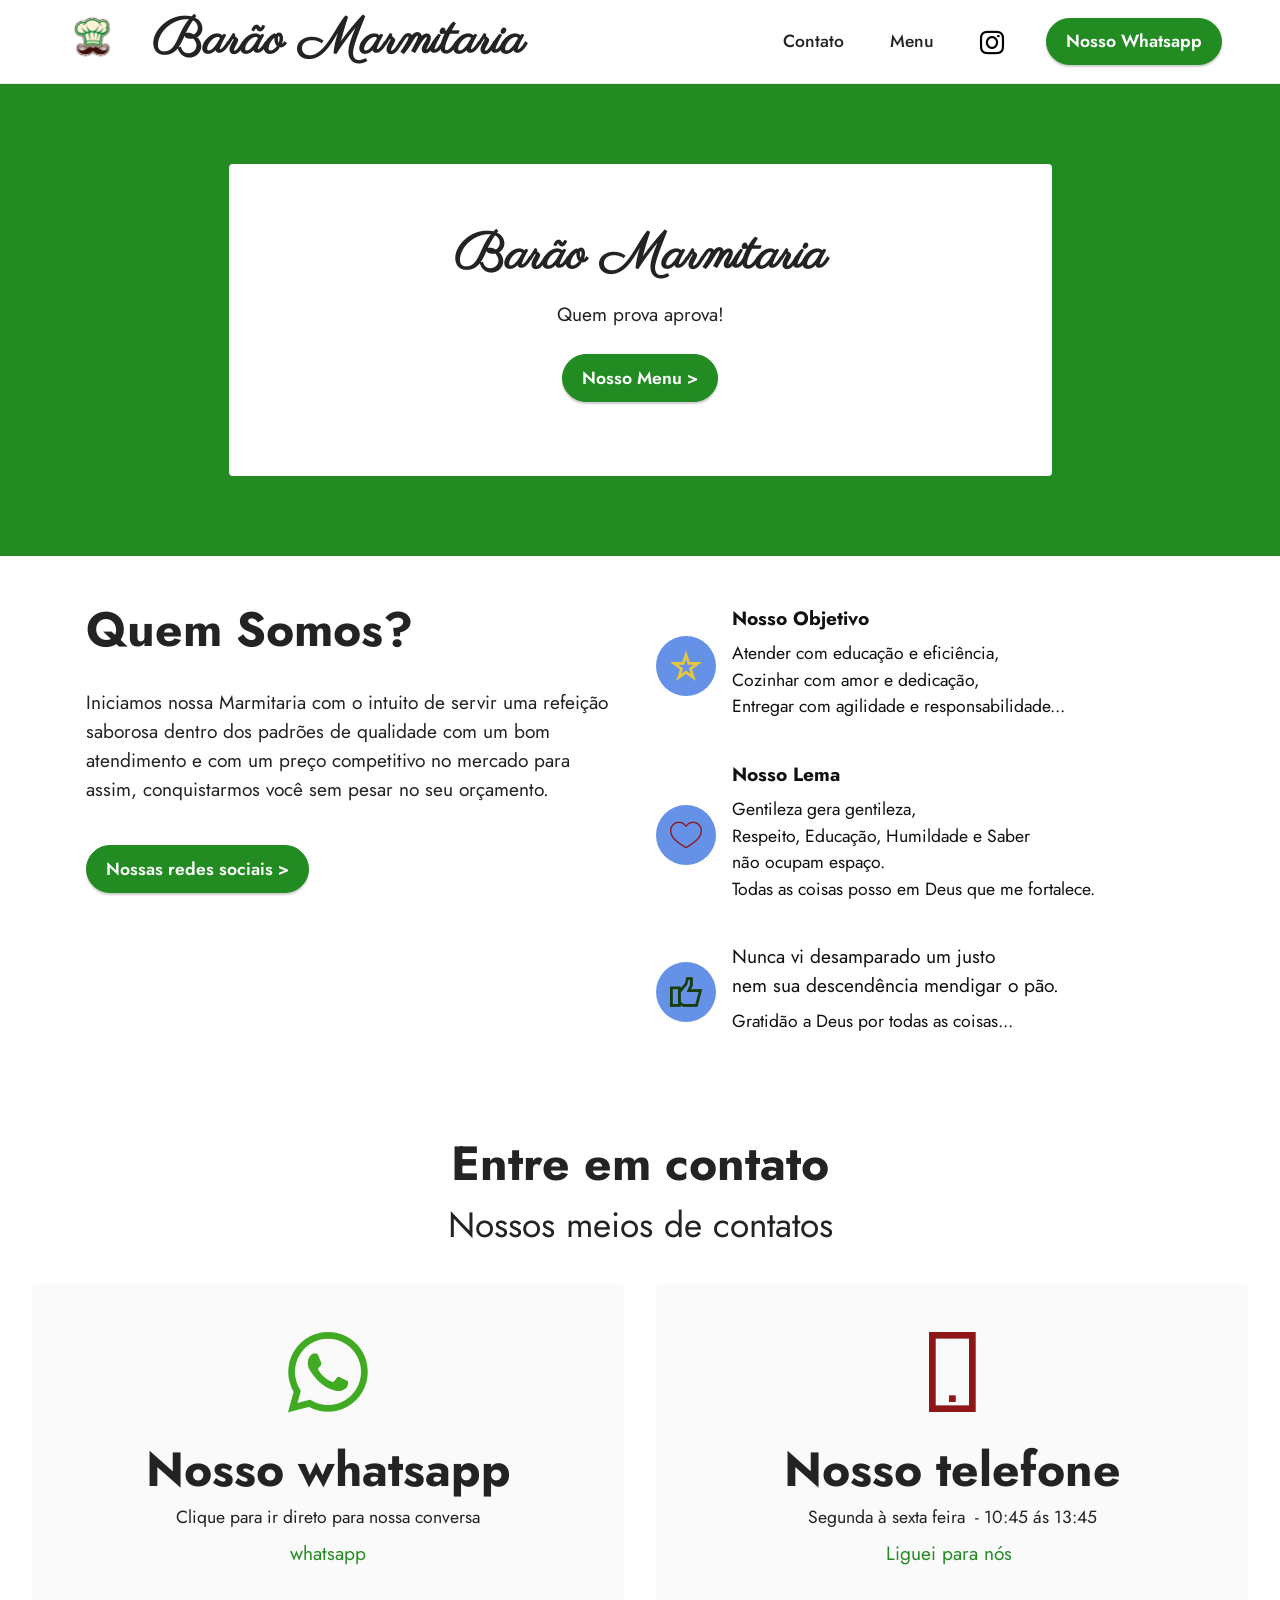
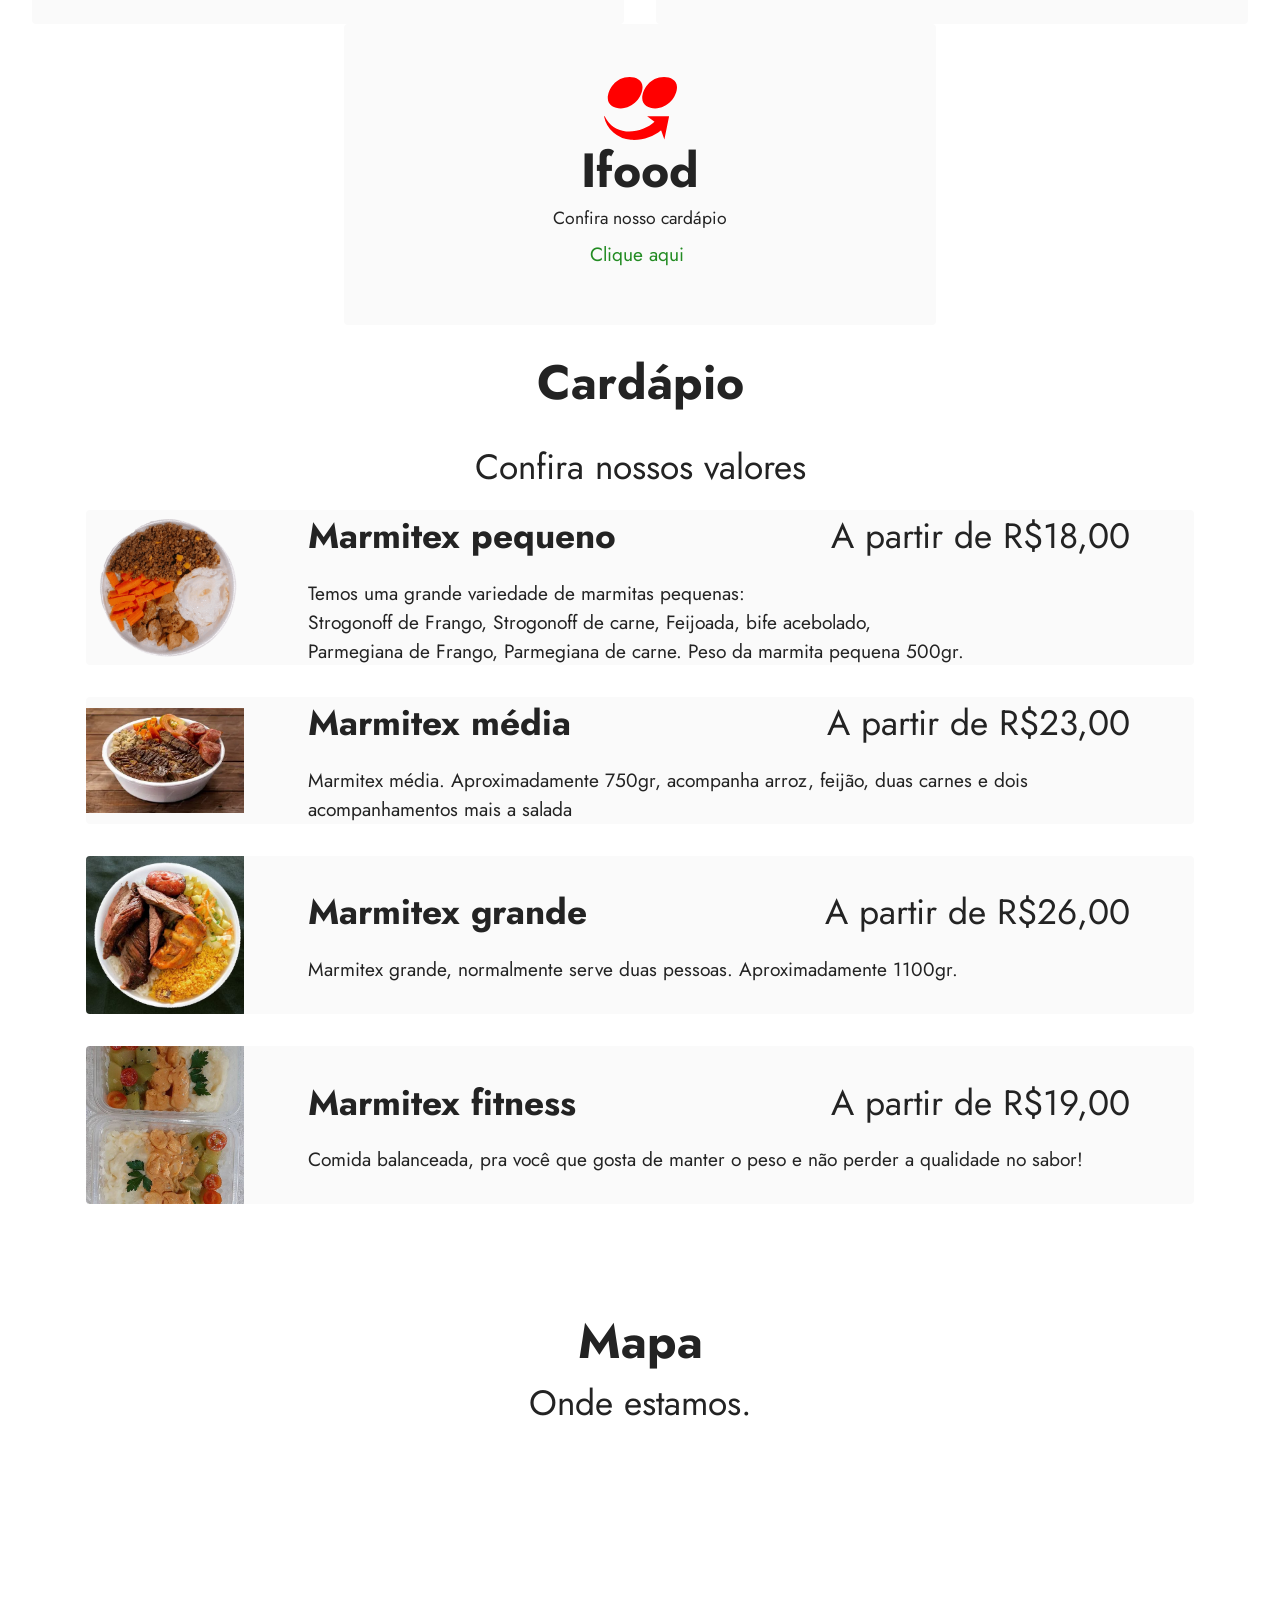
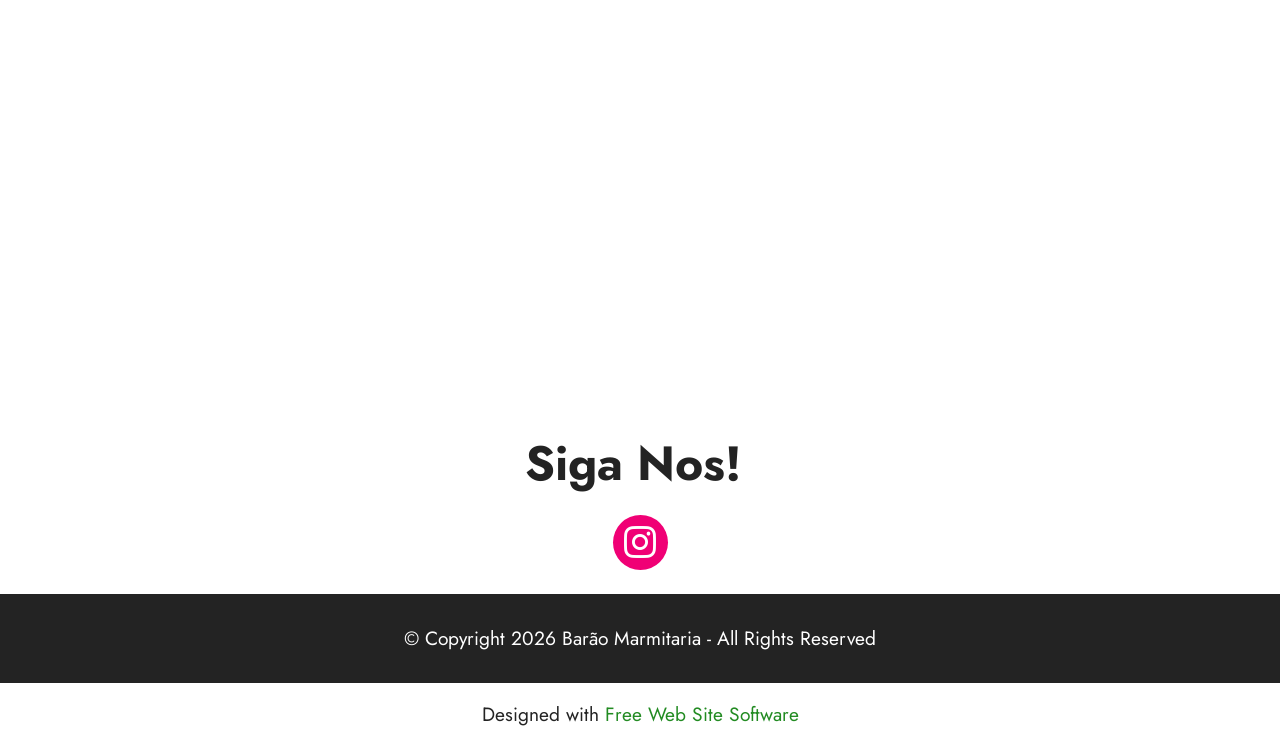
==== index.html @ d40f9b7b "Add files via upload" ====
<!doctype html>
<html>
  <head>
    <!-- Site made with Mobirise Website Builder v5.6.11, https://mobirise.com -->
    <meta charset="UTF-8" />
    <meta http-equiv="X-UA-Compatible" content="IE=edge" />
    <meta name="generator" content="Mobirise v5.6.11, mobirise.com" />
    <meta name="twitter:card" content="summary_large_image" />
    <meta name="twitter:image:src" content="" />
    <meta property="og:image" content="" />
    <meta name="twitter:title" content="Barão Marmitaria" />
    <meta
      name="viewport"
      content="width=device-width, initial-scale=1, minimum-scale=1"
    />
    <link
      rel="shortcut icon"
      href="assets/images/Barao.png"
      type="image/x-icon"
    />
    <meta name="description" content="" />

    <title>Barão Marmitaria</title>
    <link
      rel="stylesheet"
      href="assets/web/assets/mobirise-icons2/mobirise2.css"
    />
    <link
      rel="stylesheet"
      href="assets/web/assets/mobirise-icons/mobirise-icons.css"
    />
    <link rel="stylesheet" href="assets/bootstrap/css/bootstrap.min.css" />
    <link rel="stylesheet" href="assets/bootstrap/css/bootstrap-grid.min.css" />
    <link
      rel="stylesheet"
      href="assets/bootstrap/css/bootstrap-reboot.min.css"
    />
    <link rel="stylesheet" href="assets/dropdown/css/style.css" />
    <link rel="stylesheet" href="assets/socicon/css/styles.css" />
    <link rel="stylesheet" href="assets/theme/css/style.css" />
    <link
      rel="preload"
      href="https://fonts.googleapis.com/css?family=Parisienne:400&display=swap"
      as="style"
      onload="
        this.onload = null;
        this.rel = 'stylesheet';
      "
    />
    <noscript
      ><link
        rel="stylesheet"
        href="https://fonts.googleapis.com/css?family=Parisienne:400&display=swap"
    /></noscript>
    <link
      rel="preload"
      href="https://fonts.googleapis.com/css?family=Jost:100,200,300,400,500,600,700,800,900,100i,200i,300i,400i,500i,600i,700i,800i,900i&display=swap"
      as="style"
      onload="
        this.onload = null;
        this.rel = 'stylesheet';
      "
    />
    <noscript
      ><link
        rel="stylesheet"
        href="https://fonts.googleapis.com/css?family=Jost:100,200,300,400,500,600,700,800,900,100i,200i,300i,400i,500i,600i,700i,800i,900i&display=swap"
    /></noscript>
    <link
      rel="preload"
      as="style"
      href="assets/mobirise/css/mbr-additional.css"
    />
    <link
      rel="stylesheet"
      href="assets/mobirise/css/mbr-additional.css"
      type="text/css"
    />
  </head>
  <body>
    <section
      data-bs-version="5.1"
      class="menu cid-s48OLK6784"
      once="menu"
      id="menu1-h"
    >
      <nav class="navbar navbar-dropdown navbar-expand-lg">
        <div class="container-fluid">
          <div class="navbar-brand">
            <span class="navbar-logo">
              <a href="https://mobiri.se">
                <img
                  src="assets/images/Barao.png"
                  alt="Mobirise Website Builder"
                  style="height: 3.8rem"
                />
              </a>
            </span>
            <span class="navbar-caption-wrap"
              ><a
                class="navbar-caption text-black display-1"
                href="https://mobiri.se"
                >Barão Marmitaria</a
              ></span
            >
          </div>
          <button
            class="navbar-toggler"
            type="button"
            data-toggle="collapse"
            data-bs-toggle="collapse"
            data-target="#navbarSupportedContent"
            data-bs-target="#navbarSupportedContent"
            aria-controls="navbarNavAltMarkup"
            aria-expanded="false"
            aria-label="Toggle navigation"
          >
            <div class="hamburger">
              <span></span>
              <span></span>
              <span></span>
              <span></span>
            </div>
          </button>
          <div class="collapse navbar-collapse" id="navbarSupportedContent">
            <ul class="navbar-nav nav-dropdown" data-app-modern-menu="true">
              <li class="nav-item">
                <a
                  class="nav-link link text-black text-primary display-4"
                  href="index.html#contacts1-n"
                  >Contato</a
                >
              </li>
              <li class="nav-item">
                <a
                  class="nav-link link text-black text-primary display-4"
                  href="index.html#features11-r"
                >
                  Menu</a
                >
              </li>
            </ul>
            <div class="icons-menu">
              <a
                class="iconfont-wrapper"
                href="https://www.instagram.com/marmitariabarao/"
                target="_blank"
              >
                <span class="p-2 mbr-iconfont socicon-instagram socicon"></span>
              </a>
            </div>
            <div class="navbar-buttons mbr-section-btn">
              <a class="btn btn-primary display-4" href="index.html#contacts1-n"
                >Nosso Whatsapp</a
              >
            </div>
          </div>
        </div>
      </nav>
    </section>

    <section
      data-bs-version="5.1"
      class="header12 cid-tcUc6BRKQY"
      id="header12-k"
    >
      <div class="container">
        <div class="row justify-content-center">
          <div class="card col-12 col-md-12 col-lg-9">
            <div class="card-wrapper">
              <div class="card-box align-center">
                <h1 class="card-title mbr-fonts-style mb-3 display-1">
                  <strong>Barão Marmitaria</strong>
                </h1>
                <p class="mbr-text mbr-fonts-style display-7">
                  Quem prova aprova!
                </p>
                <div class="mbr-section-btn mt-3">
                  <a
                    class="btn btn-primary display-4"
                    href="index.html#features11-r"
                    >Nosso Menu &gt;</a
                  >
                </div>
              </div>
            </div>
          </div>
        </div>
      </div>
    </section>

    <section
      data-bs-version="5.1"
      class="features12 cid-tcUcaCO4Kd"
      id="features13-l"
    >
      <div class="container">
        <div class="row justify-content-center">
          <div class="col-12 col-lg-6">
            <div class="card-wrapper">
              <div class="card-box align-left">
                <h4 class="card-title mbr-fonts-style mb-4 display-2">
                  <strong>Quem Somos?</strong>
                </h4>
                <p class="mbr-text mbr-fonts-style mb-4 display-7">
                  Iniciamos nossa Marmitaria com o intuito de servir uma
                  refeição saborosa dentro dos padrões de qualidade com um bom
                  atendimento e com um preço competitivo no mercado para assim,
                  conquistarmos você sem pesar no seu orçamento.&nbsp;
                </p>
                <div class="mbr-section-btn">
                  <a
                    class="btn btn-primary display-4"
                    href="index.html#share3-q"
                    >Nossas redes sociais &gt;</a
                  >
                </div>
              </div>
            </div>
          </div>
          <div class="col-12 col-lg-6">
            <div class="item mbr-flex">
              <div class="icon-box">
                <span
                  class="mbr-iconfont mobi-mbri-star mobi-mbri"
                  style="color: rgb(230, 198, 59); fill: rgb(230, 198, 59)"
                ></span>
              </div>
              <div class="text-box">
                <h4 class="icon-title mbr-black mbr-fonts-style display-7">
                  <strong>Nosso Objetivo</strong>
                </h4>
                <h5 class="icon-text mbr-black mbr-fonts-style display-4">
                  Atender com educação e eficiência,&nbsp;<br />Cozinhar com
                  amor e dedicação,<br />Entregar com agilidade e
                  responsabilidade...<br />
                </h5>
              </div>
            </div>
            <div class="item mbr-flex">
              <div class="icon-box">
                <span
                  class="mbr-iconfont mbri-hearth"
                  style="color: rgb(143, 22, 22); fill: rgb(143, 22, 22)"
                ></span>
              </div>
              <div class="text-box">
                <h4 class="icon-title mbr-black mbr-fonts-style display-7">
                  <strong>Nosso Lema</strong>
                </h4>
                <h5 class="icon-text mbr-black mbr-fonts-style display-4">
                  Gentileza gera gentileza,&nbsp;<br />Respeito, Educação,
                  Humildade e Saber<br />não ocupam espaço.&nbsp;<br />Todas as
                  coisas posso em Deus que me fortalece.&nbsp;<br />
                </h5>
              </div>
            </div>
            <div class="item mbr-flex">
              <div class="icon-box">
                <span
                  class="mbr-iconfont mobi-mbri-like mobi-mbri"
                  style="color: rgb(23, 61, 12); fill: rgb(23, 61, 12)"
                ></span>
              </div>
              <div class="text-box">
                <h4 class="icon-title mbr-black mbr-fonts-style display-7">
                  Nunca vi desamparado um justo&nbsp;<br />nem sua descendência
                  mendigar o pão.&nbsp;
                </h4>
                <h5 class="icon-text mbr-black mbr-fonts-style display-4">
                  Gratidão a Deus por todas as coisas...&nbsp;
                </h5>
              </div>
            </div>
          </div>
        </div>
      </div>
    </section>

    <section
      data-bs-version="5.1"
      class="contacts1 cid-tcUcweEhLg"
      id="contacts1-n"
    >
      <div class="container-fluid">
        <div class="mbr-section-head">
          <h3
            class="mbr-section-title mbr-fonts-style align-center mb-0 display-2"
          >
            <strong>Entre em contato</strong>
          </h3>
          <h4
            class="mbr-section-subtitle mbr-fonts-style align-center mb-0 mt-2 display-5"
          >
            Nossos meios de contatos
          </h4>
        </div>
        <div class="row justify-content-center mt-4">
          <div class="card col-12 col-lg-6">
            <div class="card-wrapper">
              <div class="card-box align-center">
                <div class="image-wrapper">
                  <a href="https://wa.me/5516997152525" target="_blank"
                    ><span
                      class="mbr-iconfont socicon-whatsapp socicon"
                      style="color: rgb(63, 170, 34); fill: rgb(63, 170, 34)"
                    ></span
                  ></a>
                </div>
                <h4 class="card-title mbr-fonts-style mb-2 display-2">
                  <strong>Nosso whatsapp</strong>
                </h4>
                <p class="mbr-text mbr-fonts-style mb-2 display-4">
                  Clique para ir direto para nossa conversa
                </p>
                <h5 class="link mbr-fonts-style display-7">
                  <a
                    href="https://wa.me/5516997152525"
                    class="text-primary"
                    target="_blank"
                    >whatsapp</a
                  >
                </h5>
              </div>
            </div>
          </div>
          <div class="card col-12 col-lg-6">
            <div class="card-wrapper">
              <div class="card-box align-center">
                <div class="image-wrapper">
                  <a href="tel:+55 16 99715-2525"
                    ><span
                      class="mbr-iconfont mobi-mbri-mobile-2 mobi-mbri"
                      style="color: rgb(143, 22, 22); fill: rgb(143, 22, 22)"
                    ></span
                  ></a>
                </div>
                <h4
                  class="card-title mbr-fonts-style align-center mb-2 display-2"
                >
                  <strong>Nosso telefone</strong>
                </h4>
                <p class="mbr-text mbr-fonts-style mb-2 display-4">
                  Segunda à sexta feira&nbsp; - 10:45 ás 13:45
                </p>
                <h5 class="link mbr-black mbr-fonts-style display-7">
                  <a href="tel:+55 16 99715-2525" class="text-primary"
                    >Liguei para nós&nbsp;</a
                  >
                </h5>
              </div>
            </div>
          </div>
          <div class="card col-12 col-lg-6">
            <div class="card-wrapper">
              <div class="card-box align-center">
                <div class="image-wrapper">
                  <svg
                    role="img"
                    viewBox="0 0 24 24"
                    xmlns="http://www.w3.org/2000/svg"
                    id="IconChangeColor"
                    height="73"
                    width="73"
                  >
                    <title _mstTextHash="58552" _mstHash="77">iFood</title>
                    <path
                      d="M8.428 1.67c-4.65 0-7.184 4.149-7.184 6.998 0 2.294 2.2 3.299 4.25 3.299l-.006-.006c4.244 0 7.184-3.854 7.184-6.998 0-2.29-2.175-3.293-4.244-3.293zm11.328 0c-4.65 0-7.184 4.149-7.184 6.998 0 2.294 2.2 3.299 4.25 3.299l-.006-.006C21.061 11.96 24 8.107 24 4.963c0-2.29-2.18-3.293-4.244-3.293zM14.172 14.52l2.435 1.834c-2.17 2.07-6.124 3.525-9.353 3.17A8.913 8.913 0 01.23 14.541H0a9.598 9.598 0 008.828 7.758c3.814.24 7.323-.905 9.947-3.13l-.004.007 1.08 2.988 1.555-7.623-7.234-.02Z"
                      id="mainIconPathAttribute"
                      fill="#ff0000"
                    ></path>
                  </svg>
                  <h4
                    class="card-title mbr-fonts-style align-center mb-2 display-2"
                  >
                    <strong>Ifood</strong>
                  </h4>
                  <p class="mbr-text mbr-fonts-style mb-2 display-4">
                    Confira nosso cardápio
                  </p>
                  <h5 class="link mbr-black mbr-fonts-style display-7">
                    <a
                      href="https://www.ifood.com.br/delivery/ribeirao-preto-sp/barao-marmitaria-jardim-anhanguera/f531e46c-9614-480b-8aca-52c275096a3c"
                      class="text-primary"
                      >Clique aqui&nbsp;</a
                    >
                  </h5>
                </div>
              </div>
            </div>
          </div>
        </div>
      </div>
    </section>

    <section
      data-bs-version="5.1"
      class="features10 cid-tcUcQ4RofT"
      id="features11-r"
    >
      <!---->

      <div class="container">
        <div class="title">
          <h3 class="mbr-section-title mbr-fonts-style mb-4 display-2">
            <strong>Cardápio</strong>
          </h3>
          <h4 class="mbr-section-subtitle mbr-fonts-style mb-3 display-5">
            Confira nossos valores
          </h4>
        </div>
        <div class="card">
          <div class="card-wrapper">
            <div class="row align-items-center">
              <div class="col-12 col-md-2">
                <div class="image-wrapper">
                  <img
                    src="assets/images/a-removebg-preview-509x490.png"
                    alt="Mobirise Website Builder"
                    title=""
                  />
                </div>
              </div>
              <div class="col-12 col-md">
                <div class="card-box">
                  <div class="row">
                    <div class="col-12">
                      <div class="top-line">
                        <h4 class="card-title mbr-fonts-style display-5">
                          <strong>Marmitex pequeno</strong>
                        </h4>
                        <p class="cost mbr-fonts-style display-5">
                          A partir de R$18,00
                        </p>
                      </div>
                    </div>
                    <div class="col-12">
                      <div class="bottom-line">
                        <p class="mbr-text mbr-fonts-style m-0 display-7">
                          Temos uma grande variedade de marmitas pequenas:<br />Strogonoff
                          de Frango, Strogonoff de carne, Feijoada, bife
                          acebolado,&nbsp;<br />Parmegiana de Frango, Parmegiana
                          de carne. Peso da marmita pequena 500gr. &nbsp;&nbsp;
                        </p>
                      </div>
                    </div>
                  </div>
                </div>
              </div>
            </div>
          </div>
        </div>
        <div class="card">
          <div class="card-wrapper">
            <div class="row align-items-center">
              <div class="col-12 col-md-2">
                <div class="image-wrapper">
                  <img
                    src="assets/images/media.png"
                    alt="Mobirise Website Builder"
                    title=""
                  />
                </div>
              </div>
              <div class="col-12 col-md">
                <div class="card-box">
                  <div class="row">
                    <div class="col-12">
                      <div class="top-line">
                        <h4 class="card-title mbr-fonts-style display-5">
                          <strong>Marmitex média&nbsp;</strong>
                        </h4>
                        <p class="cost mbr-fonts-style display-5">
                          A partir de R$23,00
                        </p>
                      </div>
                    </div>
                    <div class="col-12">
                      <div class="bottom-line">
                        <p class="mbr-text mbr-fonts-style m-0 display-7">
                          Marmitex média. Aproximadamente 750gr, acompanha
                          arroz, feijão, duas carnes e dois acompanhamentos mais
                          a salada
                        </p>
                      </div>
                    </div>
                  </div>
                </div>
              </div>
            </div>
          </div>
        </div>
        <div class="card">
          <div class="card-wrapper">
            <div class="row align-items-center">
              <div class="col-12 col-md-2">
                <div class="image-wrapper">
                  <img
                    src="assets/images/grande.jpg"
                    alt="Mobirise Website Builder"
                    title=""
                  />
                </div>
              </div>
              <div class="col-12 col-md">
                <div class="card-box">
                  <div class="row">
                    <div class="col-12">
                      <div class="top-line">
                        <h4 class="card-title mbr-fonts-style display-5">
                          <strong>Marmitex grande</strong>
                        </h4>
                        <p class="cost mbr-fonts-style display-5">
                          A partir de R$26,00
                        </p>
                      </div>
                    </div>
                    <div class="col-12">
                      <div class="bottom-line">
                        <p class="mbr-text mbr-fonts-style m-0 display-7">
                          Marmitex grande, normalmente serve duas pessoas.
                          Aproximadamente 1100gr.&nbsp;
                        </p>
                      </div>
                    </div>
                  </div>
                </div>
              </div>
            </div>
          </div>
        </div>
        <div class="card">
          <div class="card-wrapper">
            <div class="row align-items-center">
              <div class="col-12 col-md-2">
                <div class="image-wrapper">
                  <img
                    src="assets/images/240636808-539662324042799-8551221007002755340-n-596x596.jpeg"
                    alt="Mobirise Website Builder"
                    title=""
                  />
                </div>
              </div>
              <div class="col-12 col-md">
                <div class="card-box">
                  <div class="row">
                    <div class="col-12">
                      <div class="top-line">
                        <h4 class="card-title mbr-fonts-style display-5">
                          <strong>Marmitex fitness&nbsp;</strong>
                        </h4>
                        <p class="cost mbr-fonts-style display-5">
                          A partir de R$19,00
                        </p>
                      </div>
                    </div>
                    <div class="col-12">
                      <div class="bottom-line">
                        <p class="mbr-text mbr-fonts-style m-0 display-7">
                          Comida balanceada, pra você que gosta de manter o peso
                          e não perder a qualidade no sabor!
                        </p>
                      </div>
                    </div>
                  </div>
                </div>
              </div>
            </div>
          </div>
        </div>
      </div>
    </section>

    <section data-bs-version="5.1" class="map1 cid-tcUmQvAT5r" id="map1-s">
      <div class="container">
        <div class="mbr-section-head mb-4">
          <h3
            class="mbr-section-title mbr-fonts-style align-center mb-0 display-2"
          >
            <strong>Mapa</strong>
          </h3>
          <h4
            class="mbr-section-subtitle mbr-fonts-style align-center mb-0 mt-2 display-5"
          >
            Onde estamos.
          </h4>
        </div>
        <div class="google-map">
          <iframe
            src="https://www.google.com/maps/embed?pb=!1m14!1m8!1m3!1d465.0300090977941!2d-47.772914!3d-21.18262!3m2!1i1024!2i768!4f13.1!3m3!1m2!1s0x94b9bf5c254f670f%3A0xab014bce5d32ea93!2sBar%C3%A3o%20Marmitaria!5e0!3m2!1spt-BR!2sus!4v1769554651970!5m2!1spt-BR!2sus"
            width="600"
            height="450"
            style="border: 0"
            allowfullscreen=""
            loading="lazy"
            referrerpolicy="no-referrer-when-downgrade"
          ></iframe>
        </div>
      </div>
    </section>

    <section data-bs-version="5.1" class="share3 cid-tcUcHB6FZe" id="share3-q">
      <div class="container">
        <div class="media-container-row">
          <div class="col-12">
            <h3
              class="mbr-section-title align-center mb-3 mbr-fonts-style display-2"
            >
              <strong>Siga Nos!&nbsp;</strong>
            </h3>
            <div class="social-list align-center">
              <a
                class="iconfont-wrapper bg-instagram m-2"
                href="https://www.instagram.com/marmitariabarao/"
                target="_blank"
              >
                <span class="socicon-instagram socicon"></span>
              </a>
            </div>
          </div>
        </div>
      </div>
    </section>

    <section
      data-bs-version="5.1"
      class="footer7 cid-tcUoKHovb0"
      once="footers"
      id="footer7-t"
    >
      <div class="container">
        <div class="media-container-row align-center mbr-white">
          <div class="col-12">
            <p class="mbr-text mb-0 mbr-fonts-style display-7">
              © Copyright 2026 Barão Marmitaria - All Rights Reserved
            </p>
          </div>
        </div>
      </div>
    </section>
    <section
      class="display-7"
      style="
        padding: 0;
        align-items: center;
        justify-content: center;
        flex-wrap: wrap;
        align-content: center;
        display: flex;
        position: relative;
        height: 4rem;
      "
    >
      <a
        href="https://mobiri.se/"
        style="
          flex: 1 1;
          height: 4rem;
          position: absolute;
          width: 100%;
          z-index: 1;
        "
        ><img
          alt=""
          style="height: 4rem"
          src="[data-uri]"
      /></a>
      <p style="margin: 0; text-align: center" class="display-7">
        Designed with &#8204;
      </p>
      <a style="z-index: 1" href="https://mobirise.com">
        Free Web Site Software</a
      >
    </section>
    <script src="assets/bootstrap/js/bootstrap.bundle.min.js"></script>
    <script src="assets/smoothscroll/smooth-scroll.js"></script>
    <script src="assets/ytplayer/index.js"></script>
    <script src="assets/dropdown/js/navbar-dropdown.js"></script>
    <script src="assets/theme/js/script.js"></script>
  </body>
</html>
---- assets/web/assets/mobirise-icons2/mobirise2.css ----
@font-face {
  font-family: 'Moririse2';
  font-display: swap;
  src:  url('mobirise2.eot?f2bix4');
  src:  url('mobirise2.eot?f2bix4#iefix') format('embedded-opentype'),
    url('mobirise2.ttf?f2bix4') format('truetype'),
    url('mobirise2.woff?f2bix4') format('woff'),
    url('mobirise2.svg?f2bix4#mobirise2') format('svg');
  font-weight: normal;
  font-style: normal;
}

[class^="mobi-"], [class*=" mobi-"] {
  /* use !important to prevent issues with browser extensions that change fonts */
  font-family: 'Moririse2' !important;
  speak: none;
  font-style: normal;
  font-weight: normal;
  font-variant: normal;
  text-transform: none;
  line-height: 1;

  /* Better Font Rendering =========== */
  -webkit-font-smoothing: antialiased;
  -moz-osx-font-smoothing: grayscale;
}

.mobi-mbri-add-submenu:before {
  content: "\e900";
}
.mobi-mbri-alert:before {
  content: "\e901";
}
.mobi-mbri-align-center:before {
  content: "\e902";
}
.mobi-mbri-align-justify:before {
  content: "\e903";
}
.mobi-mbri-align-left:before {
  content: "\e904";
}
.mobi-mbri-align-right:before {
  content: "\e905";
}
.mobi-mbri-android:before {
  content: "\e906";
}
.mobi-mbri-apple:before {
  content: "\e907";
}
.mobi-mbri-arrow-down:before {
  content: "\e908";
}
.mobi-mbri-arrow-next:before {
  content: "\e909";
}
.mobi-mbri-arrow-prev:before {
  content: "\e90a";
}
.mobi-mbri-arrow-up:before {
  content: "\e90b";
}
.mobi-mbri-bold:before {
  content: "\e90c";
}
.mobi-mbri-bookmark:before {
  content: "\e90d";
}
.mobi-mbri-bootstrap:before {
  content: "\e90e";
}
.mobi-mbri-briefcase:before {
  content: "\e90f";
}
.mobi-mbri-browse:before {
  content: "\e910";
}
.mobi-mbri-bulleted-list:before {
  content: "\e911";
}
.mobi-mbri-calendar:before {
  content: "\e912";
}
.mobi-mbri-camera:before {
  content: "\e913";
}
.mobi-mbri-cart-add:before {
  content: "\e914";
}
.mobi-mbri-cart-full:before {
  content: "\e915";
}
.mobi-mbri-cash:before {
  content: "\e916";
}
.mobi-mbri-change-style:before {
  content: "\e917";
}
.mobi-mbri-chat:before {
  content: "\e918";
}
.mobi-mbri-clock:before {
  content: "\e919";
}
.mobi-mbri-close:before {
  content: "\e91a";
}
.mobi-mbri-cloud:before {
  content: "\e91b";
}
.mobi-mbri-code:before {
  content: "\e91c";
}
.mobi-mbri-contact-form:before {
  content: "\e91d";
}
.mobi-mbri-credit-card:before {
  content: "\e91e";
}
.mobi-mbri-cursor-click:before {
  content: "\e91f";
}
.mobi-mbri-cust-feedback:before {
  content: "\e920";
}
.mobi-mbri-database:before {
  content: "\e921";
}
.mobi-mbri-delivery:before {
  content: "\e922";
}
.mobi-mbri-desktop:before {
  content: "\e923";
}
.mobi-mbri-devices:before {
  content: "\e924";
}
.mobi-mbri-down:before {
  content: "\e925";
}
.mobi-mbri-download-2:before {
  content: "\e926";
}
.mobi-mbri-download:before {
  content: "\e927";
}
.mobi-mbri-drag-n-drop-2:before {
  content: "\e928";
}
.mobi-mbri-drag-n-drop:before {
  content: "\e929";
}
.mobi-mbri-edit-2:before {
  content: "\e92a";
}
.mobi-mbri-edit:before {
  content: "\e92b";
}
.mobi-mbri-error:before {
  content: "\e92c";
}
.mobi-mbri-extension:before {
  content: "\e92d";
}
.mobi-mbri-features:before {
  content: "\e92e";
}
.mobi-mbri-file:before {
  content: "\e92f";
}
.mobi-mbri-flag:before {
  content: "\e930";
}
.mobi-mbri-folder:before {
  content: "\e931";
}
.mobi-mbri-gift:before {
  content: "\e932";
}
.mobi-mbri-github:before {
  content: "\e933";
}
.mobi-mbri-globe-2:before {
  content: "\e934";
}
.mobi-mbri-globe:before {
  content: "\e935";
}
.mobi-mbri-growing-chart:before {
  content: "\e936";
}
.mobi-mbri-hearth:before {
  content: "\e937";
}
.mobi-mbri-help:before {
  content: "\e938";
}
.mobi-mbri-home:before {
  content: "\e939";
}
.mobi-mbri-hot-cup:before {
  content: "\e93a";
}
.mobi-mbri-idea:before {
  content: "\e93b";
}
.mobi-mbri-image-gallery:before {
  content: "\e93c";
}
.mobi-mbri-image-slider:before {
  content: "\e93d";
}
.mobi-mbri-info:before {
  content: "\e93e";
}
.mobi-mbri-italic:before {
  content: "\e93f";
}
.mobi-mbri-key:before {
  content: "\e940";
}
.mobi-mbri-laptop:before {
  content: "\e941";
}
.mobi-mbri-layers:before {
  content: "\e942";
}
.mobi-mbri-left-right:before {
  content: "\e943";
}
.mobi-mbri-left:before {
  content: "\e944";
}
.mobi-mbri-letter:before {
  content: "\e945";
}
.mobi-mbri-like:before {
  content: "\e946";
}
.mobi-mbri-link:before {
  content: "\e947";
}
.mobi-mbri-lock:before {
  content: "\e948";
}
.mobi-mbri-login:before {
  content: "\e949";
}
.mobi-mbri-logout:before {
  content: "\e94a";
}
.mobi-mbri-magic-stick:before {
  content: "\e94b";
}
.mobi-mbri-map-pin:before {
  content: "\e94c";
}
.mobi-mbri-menu:before {
  content: "\e94d";
}
.mobi-mbri-mobile-2:before {
  content: "\e94e";
}
.mobi-mbri-mobile-horizontal:before {
  content: "\e94f";
}
.mobi-mbri-mobile:before {
  content: "\e950";
}
.mobi-mbri-mobirise:before {
  content: "\e951";
}
.mobi-mbri-more-horizontal:before {
  content: "\e952";
}
.mobi-mbri-more-vertical:before {
  content: "\e953";
}
.mobi-mbri-music:before {
  content: "\e954";
}
.mobi-mbri-new-file:before {
  content: "\e955";
}
.mobi-mbri-numbered-list:before {
  content: "\e956";
}
.mobi-mbri-opened-folder:before {
  content: "\e957";
}
.mobi-mbri-pages:before {
  content: "\e958";
}
.mobi-mbri-paper-plane:before {
  content: "\e959";
}
.mobi-mbri-paperclip:before {
  content: "\e95a";
}
.mobi-mbri-phone:before {
  content: "\e95b";
}
.mobi-mbri-photo:before {
  content: "\e95c";
}
.mobi-mbri-photos:before {
  content: "\e95d";
}
.mobi-mbri-pin:before {
  content: "\e95e";
}
.mobi-mbri-play:before {
  content: "\e95f";
}
.mobi-mbri-plus:before {
  content: "\e960";
}
.mobi-mbri-preview:before {
  content: "\e961";
}
.mobi-mbri-print:before {
  content: "\e962";
}
.mobi-mbri-protect:before {
  content: "\e963";
}
.mobi-mbri-question:before {
  content: "\e964";
}
.mobi-mbri-quote-left:before {
  content: "\e965";
}
.mobi-mbri-quote-right:before {
  content: "\e966";
}
.mobi-mbri-redo:before {
  content: "\e967";
}
.mobi-mbri-refresh:before {
  content: "\e968";
}
.mobi-mbri-responsive-2:before {
  content: "\e969";
}
.mobi-mbri-responsive:before {
  content: "\e96a";
}
.mobi-mbri-right:before {
  content: "\e96b";
}
.mobi-mbri-rocket:before {
  content: "\e96c";
}
.mobi-mbri-sad-face:before {
  content: "\e96d";
}
.mobi-mbri-sale:before {
  content: "\e96e";
}
.mobi-mbri-save:before {
  content: "\e96f";
}
.mobi-mbri-search:before {
  content: "\e970";
}
.mobi-mbri-setting-2:before {
  content: "\e971";
}
.mobi-mbri-setting-3:before {
  content: "\e972";
}
.mobi-mbri-setting:before {
  content: "\e973";
}
.mobi-mbri-share:before {
  content: "\e974";
}
.mobi-mbri-shopping-bag:before {
  content: "\e975";
}
.mobi-mbri-shopping-basket:before {
  content: "\e976";
}
.mobi-mbri-shopping-cart:before {
  content: "\e977";
}
.mobi-mbri-sites:before {
  content: "\e978";
}
.mobi-mbri-smile-face:before {
  content: "\e979";
}
.mobi-mbri-speed:before {
  content: "\e97a";
}
.mobi-mbri-star:before {
  content: "\e97b";
}
.mobi-mbri-success:before {
  content: "\e97c";
}
.mobi-mbri-sun:before {
  content: "\e97d";
}
.mobi-mbri-sun2:before {
  content: "\e97e";
}
.mobi-mbri-tablet-vertical:before {
  content: "\e97f";
}
.mobi-mbri-tablet:before {
  content: "\e980";
}
.mobi-mbri-target:before {
  content: "\e981";
}
.mobi-mbri-timer:before {
  content: "\e982";
}
.mobi-mbri-to-ftp:before {
  content: "\e983";
}
.mobi-mbri-to-local-drive:before {
  content: "\e984";
}
.mobi-mbri-touch-swipe:before {
  content: "\e985";
}
.mobi-mbri-touch:before {
  content: "\e986";
}
.mobi-mbri-trash:before {
  content: "\e987";
}
.mobi-mbri-underline:before {
  content: "\e988";
}
.mobi-mbri-undo:before {
  content: "\e989";
}
.mobi-mbri-unlink:before {
  content: "\e98a";
}
.mobi-mbri-unlock:before {
  content: "\e98b";
}
.mobi-mbri-up-down:before {
  content: "\e98c";
}
.mobi-mbri-up:before {
  content: "\e98d";
}
.mobi-mbri-update:before {
  content: "\e98e";
}
.mobi-mbri-upload-2:before {
  content: "\e98f";
}
.mobi-mbri-upload:before {
  content: "\e990";
}
.mobi-mbri-user-2:before {
  content: "\e991";
}
.mobi-mbri-user:before {
  content: "\e992";
}
.mobi-mbri-users:before {
  content: "\e993";
}
.mobi-mbri-video-play:before {
  content: "\e994";
}
.mobi-mbri-video:before {
  content: "\e995";
}
.mobi-mbri-watch:before {
  content: "\e996";
}
.mobi-mbri-website-theme-2:before {
  content: "\e997";
}
.mobi-mbri-website-theme:before {
  content: "\e998";
}
.mobi-mbri-wifi:before {
  content: "\e999";
}
.mobi-mbri-windows:before {
  content: "\e99a";
}
.mobi-mbri-zoom-in:before {
  content: "\e99b";
}
.mobi-mbri-zoom-out:before {
  content: "\e99c";
}
---- assets/web/assets/mobirise-icons/mobirise-icons.css ----
@font-face {
  font-family: 'MobiriseIcons';
  src:  url('mobirise-icons.eot?spat4u');
  src:  url('mobirise-icons.eot?spat4u#iefix') format('embedded-opentype'),
    url('mobirise-icons.ttf?spat4u') format('truetype'),
    url('mobirise-icons.woff?spat4u') format('woff'),
    url('mobirise-icons.svg?spat4u#MobiriseIcons') format('svg');
  font-weight: normal;
  font-style: normal;
  font-display: swap;
}

[class^="mbri-"], [class*=" mbri-"] {
  /* use !important to prevent issues with browser extensions that change fonts */
  font-family: MobiriseIcons !important;
  speak: none;
  font-style: normal;
  font-weight: normal;
  font-variant: normal;
  text-transform: none;
  line-height: 1;

  /* Better Font Rendering =========== */
  -webkit-font-smoothing: antialiased;
  -moz-osx-font-smoothing: grayscale;
}

.mbri-add-submenu:before {
  content: "\e900";
}
.mbri-alert:before {
  content: "\e901";
}
.mbri-align-center:before {
  content: "\e902";
}
.mbri-align-justify:before {
  content: "\e903";
}
.mbri-align-left:before {
  content: "\e904";
}
.mbri-align-right:before {
  content: "\e905";
}
.mbri-android:before {
  content: "\e906";
}
.mbri-apple:before {
  content: "\e907";
}
.mbri-arrow-down:before {
  content: "\e908";
}
.mbri-arrow-next:before {
  content: "\e909";
}
.mbri-arrow-prev:before {
  content: "\e90a";
}
.mbri-arrow-up:before {
  content: "\e90b";
}
.mbri-bold:before {
  content: "\e90c";
}
.mbri-bookmark:before {
  content: "\e90d";
}
.mbri-bootstrap:before {
  content: "\e90e";
}
.mbri-briefcase:before {
  content: "\e90f";
}
.mbri-browse:before {
  content: "\e910";
}
.mbri-bulleted-list:before {
  content: "\e911";
}
.mbri-calendar:before {
  content: "\e912";
}
.mbri-camera:before {
  content: "\e913";
}
.mbri-cart-add:before {
  content: "\e914";
}
.mbri-cart-full:before {
  content: "\e915";
}
.mbri-cash:before {
  content: "\e916";
}
.mbri-change-style:before {
  content: "\e917";
}
.mbri-chat:before {
  content: "\e918";
}
.mbri-clock:before {
  content: "\e919";
}
.mbri-close:before {
  content: "\e91a";
}
.mbri-cloud:before {
  content: "\e91b";
}
.mbri-code:before {
  content: "\e91c";
}
.mbri-contact-form:before {
  content: "\e91d";
}
.mbri-credit-card:before {
  content: "\e91e";
}
.mbri-cursor-click:before {
  content: "\e91f";
}
.mbri-cust-feedback:before {
  content: "\e920";
}
.mbri-database:before {
  content: "\e921";
}
.mbri-delivery:before {
  content: "\e922";
}
.mbri-desktop:before {
  content: "\e923";
}
.mbri-devices:before {
  content: "\e924";
}
.mbri-down:before {
  content: "\e925";
}
.mbri-download:before {
  content: "\e989";
}
.mbri-drag-n-drop:before {
  content: "\e927";
}
.mbri-drag-n-drop2:before {
  content: "\e928";
}
.mbri-edit:before {
  content: "\e929";
}
.mbri-edit2:before {
  content: "\e92a";
}
.mbri-error:before {
  content: "\e92b";
}
.mbri-extension:before {
  content: "\e92c";
}
.mbri-features:before {
  content: "\e92d";
}
.mbri-file:before {
  content: "\e92e";
}
.mbri-flag:before {
  content: "\e92f";
}
.mbri-folder:before {
  content: "\e930";
}
.mbri-gift:before {
  content: "\e931";
}
.mbri-github:before {
  content: "\e932";
}
.mbri-globe:before {
  content: "\e933";
}
.mbri-globe-2:before {
  content: "\e934";
}
.mbri-growing-chart:before {
  content: "\e935";
}
.mbri-hearth:before {
  content: "\e936";
}
.mbri-help:before {
  content: "\e937";
}
.mbri-home:before {
  content: "\e938";
}
.mbri-hot-cup:before {
  content: "\e939";
}
.mbri-idea:before {
  content: "\e93a";
}
.mbri-image-gallery:before {
  content: "\e93b";
}
.mbri-image-slider:before {
  content: "\e93c";
}
.mbri-info:before {
  content: "\e93d";
}
.mbri-italic:before {
  content: "\e93e";
}
.mbri-key:before {
  content: "\e93f";
}
.mbri-laptop:before {
  content: "\e940";
}
.mbri-layers:before {
  content: "\e941";
}
.mbri-left-right:before {
  content: "\e942";
}
.mbri-left:before {
  content: "\e943";
}
.mbri-letter:before {
  content: "\e944";
}
.mbri-like:before {
  content: "\e945";
}
.mbri-link:before {
  content: "\e946";
}
.mbri-lock:before {
  content: "\e947";
}
.mbri-login:before {
  content: "\e948";
}
.mbri-logout:before {
  content: "\e949";
}
.mbri-magic-stick:before {
  content: "\e94a";
}
.mbri-map-pin:before {
  content: "\e94b";
}
.mbri-menu:before {
  content: "\e94c";
}
.mbri-mobile:before {
  content: "\e94d";
}
.mbri-mobile2:before {
  content: "\e94e";
}
.mbri-mobirise:before {
  content: "\e94f";
}
.mbri-more-horizontal:before {
  content: "\e950";
}
.mbri-more-vertical:before {
  content: "\e951";
}
.mbri-music:before {
  content: "\e952";
}
.mbri-new-file:before {
  content: "\e953";
}
.mbri-numbered-list:before {
  content: "\e954";
}
.mbri-opened-folder:before {
  content: "\e955";
}
.mbri-pages:before {
  content: "\e956";
}
.mbri-paper-plane:before {
  content: "\e957";
}
.mbri-paperclip:before {
  content: "\e958";
}
.mbri-photo:before {
  content: "\e959";
}
.mbri-photos:before {
  content: "\e95a";
}
.mbri-pin:before {
  content: "\e95b";
}
.mbri-play:before {
  content: "\e95c";
}
.mbri-plus:before {
  content: "\e95d";
}
.mbri-preview:before {
  content: "\e95e";
}
.mbri-print:before {
  content: "\e95f";
}
.mbri-protect:before {
  content: "\e960";
}
.mbri-question:before {
  content: "\e961";
}
.mbri-quote-left:before {
  content: "\e962";
}
.mbri-quote-right:before {
  content: "\e963";
}
.mbri-refresh:before {
  content: "\e964";
}
.mbri-responsive:before {
  content: "\e965";
}
.mbri-right:before {
  content: "\e966";
}
.mbri-rocket:before {
  content: "\e967";
}
.mbri-sad-face:before {
  content: "\e968";
}
.mbri-sale:before {
  content: "\e969";
}
.mbri-save:before {
  content: "\e96a";
}
.mbri-search:before {
  content: "\e96b";
}
.mbri-setting:before {
  content: "\e96c";
}
.mbri-setting2:before {
  content: "\e96d";
}
.mbri-setting3:before {
  content: "\e96e";
}
.mbri-share:before {
  content: "\e96f";
}
.mbri-shopping-bag:before {
  content: "\e970";
}
.mbri-shopping-basket:before {
  content: "\e971";
}
.mbri-shopping-cart:before {
  content: "\e972";
}
.mbri-sites:before {
  content: "\e973";
}
.mbri-smile-face:before {
  content: "\e974";
}
.mbri-speed:before {
  content: "\e975";
}
.mbri-star:before {
  content: "\e976";
}
.mbri-success:before {
  content: "\e977";
}
.mbri-sun:before {
  content: "\e978";
}
.mbri-sun2:before {
  content: "\e979";
}
.mbri-tablet:before {
  content: "\e97a";
}
.mbri-tablet-vertical:before {
  content: "\e97b";
}
.mbri-target:before {
  content: "\e97c";
}
.mbri-timer:before {
  content: "\e97d";
}
.mbri-to-ftp:before {
  content: "\e97e";
}
.mbri-to-local-drive:before {
  content: "\e97f";
}
.mbri-touch-swipe:before {
  content: "\e980";
}
.mbri-touch:before {
  content: "\e981";
}
.mbri-trash:before {
  content: "\e982";
}
.mbri-underline:before {
  content: "\e983";
}
.mbri-unlink:before {
  content: "\e984";
}
.mbri-unlock:before {
  content: "\e985";
}
.mbri-up-down:before {
  content: "\e986";
}
.mbri-up:before {
  content: "\e987";
}
.mbri-update:before {
  content: "\e988";
}
.mbri-upload:before {
 content: "\e926"; 
}
.mbri-user:before {
  content: "\e98a";
}
.mbri-user2:before {
  content: "\e98b";
}
.mbri-users:before {
  content: "\e98c";
}
.mbri-video:before {
  content: "\e98d";
}
.mbri-video-play:before {
  content: "\e98e";
}
.mbri-watch:before {
  content: "\e98f";
}
.mbri-website-theme:before {
  content: "\e990";
}
.mbri-wifi:before {
  content: "\e991";
}
.mbri-windows:before {
  content: "\e992";
}
.mbri-zoom-out:before {
  content: "\e993";
}
.mbri-redo:before {
  content: "\e994";
}
.mbri-undo:before {
  content: "\e995";
}
---- assets/dropdown/css/style.css ----
.navbar-dropdown {
  left: 0;
  padding: 0;
  position: absolute;
  right: 0;
  top: 0;
  transition: all 0.45s ease;
  z-index: 1030;
  background: #282828; }
  .navbar-dropdown .navbar-logo {
    margin-right: 0.8rem;
    transition: margin 0.3s ease-in-out;
    vertical-align: middle; }
    .navbar-dropdown .navbar-logo img {
      height: 3.125rem;
      transition: all 0.3s ease-in-out; }
    .navbar-dropdown .navbar-logo.mbr-iconfont {
      font-size: 3.125rem;
      line-height: 3.125rem; }
  .navbar-dropdown .navbar-caption {
    font-weight: 700;
    white-space: normal;
    vertical-align: -4px;
    line-height: 3.125rem !important; }
    .navbar-dropdown .navbar-caption, .navbar-dropdown .navbar-caption:hover {
      color: inherit;
      text-decoration: none; }
  .navbar-dropdown .mbr-iconfont + .navbar-caption {
    vertical-align: -1px; }
  .navbar-dropdown.navbar-fixed-top {
    position: fixed; }
  .navbar-dropdown .navbar-brand span {
    vertical-align: -4px; }
  .navbar-dropdown.bg-color.transparent {
    background: none; }
  .navbar-dropdown.navbar-short .navbar-brand {
    padding: 0.625rem 0; }
    .navbar-dropdown.navbar-short .navbar-brand span {
      vertical-align: -1px; }
  .navbar-dropdown.navbar-short .navbar-caption {
    line-height: 2.375rem !important;
    vertical-align: -2px; }
  .navbar-dropdown.navbar-short .navbar-logo {
    margin-right: 0.5rem; }
    .navbar-dropdown.navbar-short .navbar-logo img {
      height: 2.375rem; }
    .navbar-dropdown.navbar-short .navbar-logo.mbr-iconfont {
      font-size: 2.375rem;
      line-height: 2.375rem; }
  .navbar-dropdown.navbar-short .mbr-table-cell {
    height: 3.625rem; }
  .navbar-dropdown .navbar-close {
    left: 0.6875rem;
    position: fixed;
    top: 0.75rem;
    z-index: 1000; }
  .navbar-dropdown .hamburger-icon {
    content: "";
    display: inline-block;
    vertical-align: middle;
    width: 16px;
    -webkit-box-shadow: 0 -6px 0 1px #282828,0 0 0 1px #282828,0 6px 0 1px #282828;
    -moz-box-shadow: 0 -6px 0 1px #282828,0 0 0 1px #282828,0 6px 0 1px #282828;
    box-shadow: 0 -6px 0 1px #282828,0 0 0 1px #282828,0 6px 0 1px #282828; }

.dropdown-menu .dropdown-toggle[data-toggle="dropdown-submenu"]::after {
  border-bottom: 0.35em solid transparent;
  border-left: 0.35em solid;
  border-right: 0;
  border-top: 0.35em solid transparent;
  margin-left: 0.3rem; }

.dropdown-menu .dropdown-item:focus {
  outline: 0; }

.nav-dropdown {
  font-size: 0.75rem;
  font-weight: 500;
  height: auto !important; }
  .nav-dropdown .nav-btn {
    padding-left: 1rem; }
  .nav-dropdown .link {
    margin: .667em 1.667em;
    font-weight: 500;
    padding: 0;
    transition: color .2s ease-in-out; }
    .nav-dropdown .link.dropdown-toggle {
      margin-right: 2.583em; }
      .nav-dropdown .link.dropdown-toggle::after {
        margin-left: .25rem;
        border-top: 0.35em solid;
        border-right: 0.35em solid transparent;
        border-left: 0.35em solid transparent;
        border-bottom: 0; }
      .nav-dropdown .link.dropdown-toggle[aria-expanded="true"] {
        margin: 0;
        padding: 0.667em 3.263em  0.667em 1.667em; }
  .nav-dropdown .link::after,
  .nav-dropdown .dropdown-item::after {
    color: inherit; }
  .nav-dropdown .btn {
    font-size: 0.75rem;
    font-weight: 700;
    letter-spacing: 0;
    margin-bottom: 0;
    padding-left: 1.25rem;
    padding-right: 1.25rem; }
  .nav-dropdown .dropdown-menu {
    border-radius: 0;
    border: 0;
    left: 0;
    margin: 0;
    padding-bottom: 1.25rem;
    padding-top: 1.25rem;
    position: relative; }
  .nav-dropdown .dropdown-submenu {
    margin-left: 0.125rem;
    top: 0; }
  .nav-dropdown .dropdown-item {
    font-weight: 500;
    line-height: 2;
    padding: 0.3846em 4.615em 0.3846em 1.5385em;
    position: relative;
    transition: color .2s ease-in-out, background-color .2s ease-in-out; }
    .nav-dropdown .dropdown-item::after {
      margin-top: -0.3077em;
      position: absolute;
      right: 1.1538em;
      top: 50%; }
    .nav-dropdown .dropdown-item:focus, .nav-dropdown .dropdown-item:hover {
      background: none; }

@media (max-width: 767px) {
  .nav-dropdown.navbar-toggleable-sm {
    bottom: 0;
    display: none;
    left: 0;
    overflow-x: hidden;
    position: fixed;
    top: 0;
    transform: translateX(-100%);
    -ms-transform: translateX(-100%);
    -webkit-transform: translateX(-100%);
    width: 18.75rem;
    z-index: 999; } }
.nav-dropdown.navbar-toggleable-xl {
  bottom: 0;
  display: none;
  left: 0;
  overflow-x: hidden;
  position: fixed;
  top: 0;
  transform: translateX(-100%);
  -ms-transform: translateX(-100%);
  -webkit-transform: translateX(-100%);
  width: 18.75rem;
  z-index: 999; }

.nav-dropdown-sm {
  display: block !important;
  overflow-x: hidden;
  overflow: auto;
  padding-top: 3.875rem; }
  .nav-dropdown-sm::after {
    content: "";
    display: block;
    height: 3rem;
    width: 100%; }
  .nav-dropdown-sm.collapse.in ~ .navbar-close {
    display: block !important; }
  .nav-dropdown-sm.collapsing, .nav-dropdown-sm.collapse.in {
    transform: translateX(0);
    -ms-transform: translateX(0);
    -webkit-transform: translateX(0);
    transition: all 0.25s ease-out;
    -webkit-transition: all 0.25s ease-out;
    background: #282828; }
  .nav-dropdown-sm.collapsing[aria-expanded="false"] {
    transform: translateX(-100%);
    -ms-transform: translateX(-100%);
    -webkit-transform: translateX(-100%); }
  .nav-dropdown-sm .nav-item {
    display: block;
    margin-left: 0 !important;
    padding-left: 0; }
  .nav-dropdown-sm .link,
  .nav-dropdown-sm .dropdown-item {
    border-top: 1px dotted rgba(255, 255, 255, 0.1);
    font-size: 0.8125rem;
    line-height: 1.6;
    margin: 0 !important;
    padding: 0.875rem 2.4rem 0.875rem 1.5625rem !important;
    position: relative;
    white-space: normal; }
    .nav-dropdown-sm .link:focus, .nav-dropdown-sm .link:hover,
    .nav-dropdown-sm .dropdown-item:focus,
    .nav-dropdown-sm .dropdown-item:hover {
      background: rgba(0, 0, 0, 0.2) !important;
      color: #c0a375; }
  .nav-dropdown-sm .nav-btn {
    position: relative;
    padding: 1.5625rem 1.5625rem 0 1.5625rem; }
    .nav-dropdown-sm .nav-btn::before {
      border-top: 1px dotted rgba(255, 255, 255, 0.1);
      content: "";
      left: 0;
      position: absolute;
      top: 0;
      width: 100%; }
    .nav-dropdown-sm .nav-btn + .nav-btn {
      padding-top: 0.625rem; }
      .nav-dropdown-sm .nav-btn + .nav-btn::before {
        display: none; }
  .nav-dropdown-sm .btn {
    padding: 0.625rem 0; }
  .nav-dropdown-sm .dropdown-toggle[data-toggle="dropdown-submenu"]::after {
    margin-left: .25rem;
    border-top: 0.35em solid;
    border-right: 0.35em solid transparent;
    border-left: 0.35em solid transparent;
    border-bottom: 0; }
  .nav-dropdown-sm .dropdown-toggle[data-toggle="dropdown-submenu"][aria-expanded="true"]::after {
    border-top: 0;
    border-right: 0.35em solid transparent;
    border-left: 0.35em solid transparent;
    border-bottom: 0.35em solid; }
  .nav-dropdown-sm .dropdown-menu {
    margin: 0;
    padding: 0;
    position: relative;
    top: 0;
    left: 0;
    width: 100%;
    border: 0;
    float: none;
    border-radius: 0;
    background: none; }
  .nav-dropdown-sm .dropdown-submenu {
    left: 100%;
    margin-left: 0.125rem;
    margin-top: -1.25rem;
    top: 0; }

.navbar-toggleable-sm .nav-dropdown .dropdown-menu {
  position: absolute; }

.navbar-toggleable-sm .nav-dropdown .dropdown-submenu {
  left: 100%;
  margin-left: 0.125rem;
  margin-top: -1.25rem;
  top: 0; }

.navbar-toggleable-sm.opened .nav-dropdown .dropdown-menu {
  position: relative; }

.navbar-toggleable-sm.opened .nav-dropdown .dropdown-submenu {
  left: 0;
  margin-left: 00rem;
  margin-top: 0rem;
  top: 0; }

.is-builder .nav-dropdown.collapsing {
  transition: none !important; }
---- assets/socicon/css/styles.css ----
@charset "UTF-8";

@font-face {
  font-family: 'Socicon';
  src:  url('../fonts/socicon.eot');
  src:  url('../fonts/socicon.eot?#iefix') format('embedded-opentype'),
    url('../fonts/socicon.woff2') format('woff2'),
    url('../fonts/socicon.ttf') format('truetype'),
    url('../fonts/socicon.woff') format('woff'),
    url('../fonts/socicon.svg#socicon') format('svg');
  font-weight: normal;
  font-style: normal;
  font-display: swap;
}

[data-icon]:before {
  font-family: "socicon" !important;
  content: attr(data-icon);
  font-style: normal !important;
  font-weight: normal !important;
  font-variant: normal !important;
  text-transform: none !important;
  speak: none;
  line-height: 1;
  -webkit-font-smoothing: antialiased;
  -moz-osx-font-smoothing: grayscale;
}

[class^="socicon-"], [class*=" socicon-"] {
  /* use !important to prevent issues with browser extensions that change fonts */
  font-family: 'Socicon' !important;
  speak: none;
  font-style: normal;
  font-weight: normal;
  font-variant: normal;
  text-transform: none;
  line-height: 1;

  /* Better Font Rendering =========== */
  -webkit-font-smoothing: antialiased;
  -moz-osx-font-smoothing: grayscale;
}

.socicon-eitaa:before {
  content: "\e97c";
}
.socicon-soroush:before {
  content: "\e97d";
}
.socicon-bale:before {
  content: "\e97e";
}
.socicon-zazzle:before {
  content: "\e97b";
}
.socicon-society6:before {
  content: "\e97a";
}
.socicon-redbubble:before {
  content: "\e979";
}
.socicon-avvo:before {
  content: "\e978";
}
.socicon-stitcher:before {
  content: "\e977";
}
.socicon-googlehangouts:before {
  content: "\e974";
}
.socicon-dlive:before {
  content: "\e975";
}
.socicon-vsco:before {
  content: "\e976";
}
.socicon-flipboard:before {
  content: "\e973";
}
.socicon-ubuntu:before {
  content: "\e958";
}
.socicon-artstation:before {
  content: "\e959";
}
.socicon-invision:before {
  content: "\e95a";
}
.socicon-torial:before {
  content: "\e95b";
}
.socicon-collectorz:before {
  content: "\e95c";
}
.socicon-seenthis:before {
  content: "\e95d";
}
.socicon-googleplaymusic:before {
  content: "\e95e";
}
.socicon-debian:before {
  content: "\e95f";
}
.socicon-filmfreeway:before {
  content: "\e960";
}
.socicon-gnome:before {
  content: "\e961";
}
.socicon-itchio:before {
  content: "\e962";
}
.socicon-jamendo:before {
  content: "\e963";
}
.socicon-mix:before {
  content: "\e964";
}
.socicon-sharepoint:before {
  content: "\e965";
}
.socicon-tinder:before {
  content: "\e966";
}
.socicon-windguru:before {
  content: "\e967";
}
.socicon-cdbaby:before {
  content: "\e968";
}
.socicon-elementaryos:before {
  content: "\e969";
}
.socicon-stage32:before {
  content: "\e96a";
}
.socicon-tiktok:before {
  content: "\e96b";
}
.socicon-gitter:before {
  content: "\e96c";
}
.socicon-letterboxd:before {
  content: "\e96d";
}
.socicon-threema:before {
  content: "\e96e";
}
.socicon-splice:before {
  content: "\e96f";
}
.socicon-metapop:before {
  content: "\e970";
}
.socicon-naver:before {
  content: "\e971";
}
.socicon-remote:before {
  content: "\e972";
}
.socicon-internet:before {
  content: "\e957";
}
.socicon-moddb:before {
  content: "\e94b";
}
.socicon-indiedb:before {
  content: "\e94c";
}
.socicon-traxsource:before {
  content: "\e94d";
}
.socicon-gamefor:before {
  content: "\e94e";
}
.socicon-pixiv:before {
  content: "\e94f";
}
.socicon-myanimelist:before {
  content: "\e950";
}
.socicon-blackberry:before {
  content: "\e951";
}
.socicon-wickr:before {
  content: "\e952";
}
.socicon-spip:before {
  content: "\e953";
}
.socicon-napster:before {
  content: "\e954";
}
.socicon-beatport:before {
  content: "\e955";
}
.socicon-hackerone:before {
  content: "\e956";
}
.socicon-hackernews:before {
  content: "\e946";
}
.socicon-smashwords:before {
  content: "\e947";
}
.socicon-kobo:before {
  content: "\e948";
}
.socicon-bookbub:before {
  content: "\e949";
}
.socicon-mailru:before {
  content: "\e94a";
}
.socicon-gitlab:before {
  content: "\e945";
}
.socicon-instructables:before {
  content: "\e944";
}
.socicon-portfolio:before {
  content: "\e943";
}
.socicon-codered:before {
  content: "\e940";
}
.socicon-origin:before {
  content: "\e941";
}
.socicon-nextdoor:before {
  content: "\e942";
}
.socicon-udemy:before {
  content: "\e93f";
}
.socicon-livemaster:before {
  content: "\e93e";
}
.socicon-crunchbase:before {
  content: "\e93b";
}
.socicon-homefy:before {
  content: "\e93c";
}
.socicon-calendly:before {
  content: "\e93d";
}
.socicon-realtor:before {
  content: "\e90f";
}
.socicon-tidal:before {
  content: "\e910";
}
.socicon-qobuz:before {
  content: "\e911";
}
.socicon-natgeo:before {
  content: "\e912";
}
.socicon-mastodon:before {
  content: "\e913";
}
.socicon-unsplash:before {
  content: "\e914";
}
.socicon-homeadvisor:before {
  content: "\e915";
}
.socicon-angieslist:before {
  content: "\e916";
}
.socicon-codepen:before {
  content: "\e917";
}
.socicon-slack:before {
  content: "\e918";
}
.socicon-openaigym:before {
  content: "\e919";
}
.socicon-logmein:before {
  content: "\e91a";
}
.socicon-fiverr:before {
  content: "\e91b";
}
.socicon-gotomeeting:before {
  content: "\e91c";
}
.socicon-aliexpress:before {
  content: "\e91d";
}
.socicon-guru:before {
  content: "\e91e";
}
.socicon-appstore:before {
  content: "\e91f";
}
.socicon-homes:before {
  content: "\e920";
}
.socicon-zoom:before {
  content: "\e921";
}
.socicon-alibaba:before {
  content: "\e922";
}
.socicon-craigslist:before {
  content: "\e923";
}
.socicon-wix:before {
  content: "\e924";
}
.socicon-redfin:before {
  content: "\e925";
}
.socicon-googlecalendar:before {
  content: "\e926";
}
.socicon-shopify:before {
  content: "\e927";
}
.socicon-freelancer:before {
  content: "\e928";
}
.socicon-seedrs:before {
  content: "\e929";
}
.socicon-bing:before {
  content: "\e92a";
}
.socicon-doodle:before {
  content: "\e92b";
}
.socicon-bonanza:before {
  content: "\e92c";
}
.socicon-squarespace:before {
  content: "\e92d";
}
.socicon-toptal:before {
  content: "\e92e";
}
.socicon-gust:before {
  content: "\e92f";
}
.socicon-ask:before {
  content: "\e930";
}
.socicon-trulia:before {
  content: "\e931";
}
.socicon-loomly:before {
  content: "\e932";
}
.socicon-ghost:before {
  content: "\e933";
}
.socicon-upwork:before {
  content: "\e934";
}
.socicon-fundable:before {
  content: "\e935";
}
.socicon-booking:before {
  content: "\e936";
}
.socicon-googlemaps:before {
  content: "\e937";
}
.socicon-zillow:before {
  content: "\e938";
}
.socicon-niconico:before {
  content: "\e939";
}
.socicon-toneden:before {
  content: "\e93a";
}
.socicon-augment:before {
  content: "\e908";
}
.socicon-bitbucket:before {
  content: "\e909";
}
.socicon-fyuse:before {
  content: "\e90a";
}
.socicon-yt-gaming:before {
  content: "\e90b";
}
.socicon-sketchfab:before {
  content: "\e90c";
}
.socicon-mobcrush:before {
  content: "\e90d";
}
.socicon-microsoft:before {
  content: "\e90e";
}
.socicon-pandora:before {
  content: "\e907";
}
.socicon-messenger:before {
  content: "\e906";
}
.socicon-gamewisp:before {
  content: "\e905";
}
.socicon-bloglovin:before {
  content: "\e904";
}
.socicon-tunein:before {
  content: "\e903";
}
.socicon-gamejolt:before {
  content: "\e901";
}
.socicon-trello:before {
  content: "\e902";
}
.socicon-spreadshirt:before {
  content: "\e900";
}
.socicon-500px:before {
  content: "\e000";
}
.socicon-8tracks:before {
  content: "\e001";
}
.socicon-airbnb:before {
  content: "\e002";
}
.socicon-alliance:before {
  content: "\e003";
}
.socicon-amazon:before {
  content: "\e004";
}
.socicon-amplement:before {
  content: "\e005";
}
.socicon-android:before {
  content: "\e006";
}
.socicon-angellist:before {
  content: "\e007";
}
.socicon-apple:before {
  content: "\e008";
}
.socicon-appnet:before {
  content: "\e009";
}
.socicon-baidu:before {
  content: "\e00a";
}
.socicon-bandcamp:before {
  content: "\e00b";
}
.socicon-battlenet:before {
  content: "\e00c";
}
.socicon-mixer:before {
  content: "\e00d";
}
.socicon-bebee:before {
  content: "\e00e";
}
.socicon-bebo:before {
  content: "\e00f";
}
.socicon-behance:before {
  content: "\e010";
}
.socicon-blizzard:before {
  content: "\e011";
}
.socicon-blogger:before {
  content: "\e012";
}
.socicon-buffer:before {
  content: "\e013";
}
.socicon-chrome:before {
  content: "\e014";
}
.socicon-coderwall:before {
  content: "\e015";
}
.socicon-curse:before {
  content: "\e016";
}
.socicon-dailymotion:before {
  content: "\e017";
}
.socicon-deezer:before {
  content: "\e018";
}
.socicon-delicious:before {
  content: "\e019";
}
.socicon-deviantart:before {
  content: "\e01a";
}
.socicon-diablo:before {
  content: "\e01b";
}
.socicon-digg:before {
  content: "\e01c";
}
.socicon-discord:before {
  content: "\e01d";
}
.socicon-disqus:before {
  content: "\e01e";
}
.socicon-douban:before {
  content: "\e01f";
}
.socicon-draugiem:before {
  content: "\e020";
}
.socicon-dribbble:before {
  content: "\e021";
}
.socicon-drupal:before {
  content: "\e022";
}
.socicon-ebay:before {
  content: "\e023";
}
.socicon-ello:before {
  content: "\e024";
}
.socicon-endomodo:before {
  content: "\e025";
}
.socicon-envato:before {
  content: "\e026";
}
.socicon-etsy:before {
  content: "\e027";
}
.socicon-facebook:before {
  content: "\e028";
}
.socicon-feedburner:before {
  content: "\e029";
}
.socicon-filmweb:before {
  content: "\e02a";
}
.socicon-firefox:before {
  content: "\e02b";
}
.socicon-flattr:before {
  content: "\e02c";
}
.socicon-flickr:before {
  content: "\e02d";
}
.socicon-formulr:before {
  content: "\e02e";
}
.socicon-forrst:before {
  content: "\e02f";
}
.socicon-foursquare:before {
  content: "\e030";
}
.socicon-friendfeed:before {
  content: "\e031";
}
.socicon-github:before {
  content: "\e032";
}
.socicon-goodreads:before {
  content: "\e033";
}
.socicon-google:before {
  content: "\e034";
}
.socicon-googlescholar:before {
  content: "\e035";
}
.socicon-googlegroups:before {
  content: "\e036";
}
.socicon-googlephotos:before {
  content: "\e037";
}
.socicon-googleplus:before {
  content: "\e038";
}
.socicon-grooveshark:before {
  content: "\e039";
}
.socicon-hackerrank:before {
  content: "\e03a";
}
.socicon-hearthstone:before {
  content: "\e03b";
}
.socicon-hellocoton:before {
  content: "\e03c";
}
.socicon-heroes:before {
  content: "\e03d";
}
.socicon-smashcast:before {
  content: "\e03e";
}
.socicon-horde:before {
  content: "\e03f";
}
.socicon-houzz:before {
  content: "\e040";
}
.socicon-icq:before {
  content: "\e041";
}
.socicon-identica:before {
  content: "\e042";
}
.socicon-imdb:before {
  content: "\e043";
}
.socicon-instagram:before {
  content: "\e044";
}
.socicon-issuu:before {
  content: "\e045";
}
.socicon-istock:before {
  content: "\e046";
}
.socicon-itunes:before {
  content: "\e047";
}
.socicon-keybase:before {
  content: "\e048";
}
.socicon-lanyrd:before {
  content: "\e049";
}
.socicon-lastfm:before {
  content: "\e04a";
}
.socicon-line:before {
  content: "\e04b";
}
.socicon-linkedin:before {
  content: "\e04c";
}
.socicon-livejournal:before {
  content: "\e04d";
}
.socicon-lyft:before {
  content: "\e04e";
}
.socicon-macos:before {
  content: "\e04f";
}
.socicon-mail:before {
  content: "\e050";
}
.socicon-medium:before {
  content: "\e051";
}
.socicon-meetup:before {
  content: "\e052";
}
.socicon-mixcloud:before {
  content: "\e053";
}
.socicon-modelmayhem:before {
  content: "\e054";
}
.socicon-mumble:before {
  content: "\e055";
}
.socicon-myspace:before {
  content: "\e056";
}
.socicon-newsvine:before {
  content: "\e057";
}
.socicon-nintendo:before {
  content: "\e058";
}
.socicon-npm:before {
  content: "\e059";
}
.socicon-odnoklassniki:before {
  content: "\e05a";
}
.socicon-openid:before {
  content: "\e05b";
}
.socicon-opera:before {
  content: "\e05c";
}
.socicon-outlook:before {
  content: "\e05d";
}
.socicon-overwatch:before {
  content: "\e05e";
}
.socicon-patreon:before {
  content: "\e05f";
}
.socicon-paypal:before {
  content: "\e060";
}
.socicon-periscope:before {
  content: "\e061";
}
.socicon-persona:before {
  content: "\e062";
}
.socicon-pinterest:before {
  content: "\e063";
}
.socicon-play:before {
  content: "\e064";
}
.socicon-player:before {
  content: "\e065";
}
.socicon-playstation:before {
  content: "\e066";
}
.socicon-pocket:before {
  content: "\e067";
}
.socicon-qq:before {
  content: "\e068";
}
.socicon-quora:before {
  content: "\e069";
}
.socicon-raidcall:before {
  content: "\e06a";
}
.socicon-ravelry:before {
  content: "\e06b";
}
.socicon-reddit:before {
  content: "\e06c";
}
.socicon-renren:before {
  content: "\e06d";
}
.socicon-researchgate:before {
  content: "\e06e";
}
.socicon-residentadvisor:before {
  content: "\e06f";
}
.socicon-reverbnation:before {
  content: "\e070";
}
.socicon-rss:before {
  content: "\e071";
}
.socicon-sharethis:before {
  content: "\e072";
}
.socicon-skype:before {
  content: "\e073";
}
.socicon-slideshare:before {
  content: "\e074";
}
.socicon-smugmug:before {
  content: "\e075";
}
.socicon-snapchat:before {
  content: "\e076";
}
.socicon-songkick:before {
  content: "\e077";
}
.socicon-soundcloud:before {
  content: "\e078";
}
.socicon-spotify:before {
  content: "\e079";
}
.socicon-stackexchange:before {
  content: "\e07a";
}
.socicon-stackoverflow:before {
  content: "\e07b";
}
.socicon-starcraft:before {
  content: "\e07c";
}
.socicon-stayfriends:before {
  content: "\e07d";
}
.socicon-steam:before {
  content: "\e07e";
}
.socicon-storehouse:before {
  content: "\e07f";
}
.socicon-strava:before {
  content: "\e080";
}
.socicon-streamjar:before {
  content: "\e081";
}
.socicon-stumbleupon:before {
  content: "\e082";
}
.socicon-swarm:before {
  content: "\e083";
}
.socicon-teamspeak:before {
  content: "\e084";
}
.socicon-teamviewer:before {
  content: "\e085";
}
.socicon-technorati:before {
  content: "\e086";
}
.socicon-telegram:before {
  content: "\e087";
}
.socicon-tripadvisor:before {
  content: "\e088";
}
.socicon-tripit:before {
  content: "\e089";
}
.socicon-triplej:before {
  content: "\e08a";
}
.socicon-tumblr:before {
  content: "\e08b";
}
.socicon-twitch:before {
  content: "\e08c";
}
.socicon-twitter:before {
  content: "\e08d";
}
.socicon-uber:before {
  content: "\e08e";
}
.socicon-ventrilo:before {
  content: "\e08f";
}
.socicon-viadeo:before {
  content: "\e090";
}
.socicon-viber:before {
  content: "\e091";
}
.socicon-viewbug:before {
  content: "\e092";
}
.socicon-vimeo:before {
  content: "\e093";
}
.socicon-vine:before {
  content: "\e094";
}
.socicon-vkontakte:before {
  content: "\e095";
}
.socicon-warcraft:before {
  content: "\e096";
}
.socicon-wechat:before {
  content: "\e097";
}
.socicon-weibo:before {
  content: "\e098";
}
.socicon-whatsapp:before {
  content: "\e099";
}
.socicon-wikipedia:before {
  content: "\e09a";
}
.socicon-windows:before {
  content: "\e09b";
}
.socicon-wordpress:before {
  content: "\e09c";
}
.socicon-wykop:before {
  content: "\e09d";
}
.socicon-xbox:before {
  content: "\e09e";
}
.socicon-xing:before {
  content: "\e09f";
}
.socicon-yahoo:before {
  content: "\e0a0";
}
.socicon-yammer:before {
  content: "\e0a1";
}
.socicon-yandex:before {
  content: "\e0a2";
}
.socicon-yelp:before {
  content: "\e0a3";
}
.socicon-younow:before {
  content: "\e0a4";
}
.socicon-youtube:before {
  content: "\e0a5";
}
.socicon-zapier:before {
  content: "\e0a6";
}
.socicon-zerply:before {
  content: "\e0a7";
}
.socicon-zomato:before {
  content: "\e0a8";
}
.socicon-zynga:before {
  content: "\e0a9";
}
---- assets/theme/css/style.css ----
@charset "UTF-8";
section {
  background-color: #ffffff;
}

body {
  font-style: normal;
  line-height: 1.5;
  font-weight: 400;
  color: #232323;
  position: relative;
}

button {
  background-color: transparent;
  border-color: transparent;
}

section,
.container,
.container-fluid {
  position: relative;
  word-wrap: break-word;
}

a.mbr-iconfont:hover {
  text-decoration: none;
}

.article .lead p,
.article .lead ul,
.article .lead ol,
.article .lead pre,
.article .lead blockquote {
  margin-bottom: 0;
}

a {
  font-style: normal;
  font-weight: 400;
  cursor: pointer;
}
a,
a:hover {
  text-decoration: none;
}

.mbr-section-title {
  font-style: normal;
  line-height: 1.3;
}

.mbr-section-subtitle {
  line-height: 1.3;
}

.mbr-text {
  font-style: normal;
  line-height: 1.7;
}

h1,
h2,
h3,
h4,
h5,
h6,
.display-1,
.display-2,
.display-4,
.display-5,
.display-7,
span,
p,
a {
  line-height: 1;
  word-break: break-word;
  word-wrap: break-word;
  font-weight: 400;
}

b,
strong {
  font-weight: bold;
}

input:-webkit-autofill,
input:-webkit-autofill:hover,
input:-webkit-autofill:focus,
input:-webkit-autofill:active {
  transition-delay: 9999s;
  -webkit-transition-property: background-color, color;
  transition-property: background-color, color;
}

textarea[type="hidden"] {
  display: none;
}

section {
  background-position: 50% 50%;
  background-repeat: no-repeat;
  background-size: cover;
}
section .mbr-background-video,
section .mbr-background-video-preview {
  position: absolute;
  bottom: 0;
  left: 0;
  right: 0;
  top: 0;
}

.hidden {
  visibility: hidden;
}

.mbr-z-index20 {
  z-index: 20;
}

/*! Base colors */
.mbr-white {
  color: #ffffff;
}

.mbr-black {
  color: #111111;
}

.mbr-bg-white {
  background-color: #ffffff;
}

.mbr-bg-black {
  background-color: #000000;
}

/*! Text-aligns */
.align-left {
  text-align: left;
}

.align-center {
  text-align: center;
}

.align-right {
  text-align: right;
}

/*! Font-weight  */
.mbr-light {
  font-weight: 300;
}

.mbr-regular {
  font-weight: 400;
}

.mbr-semibold {
  font-weight: 500;
}

.mbr-bold {
  font-weight: 700;
}

/*! Media  */
.media-content {
  flex-basis: 100%;
}

.media-container-row {
  display: flex;
  flex-direction: row;
  flex-wrap: wrap;
  justify-content: center;
  align-content: center;
  align-items: start;
}
.media-container-row .media-size-item {
  width: 400px;
}

.media-container-column {
  display: flex;
  flex-direction: column;
  flex-wrap: wrap;
  justify-content: center;
  align-content: center;
  align-items: stretch;
}
.media-container-column > * {
  width: 100%;
}

@media (min-width: 992px) {
  .media-container-row {
    flex-wrap: nowrap;
  }
}
figure {
  margin-bottom: 0;
  overflow: hidden;
}

figure[mbr-media-size] {
  transition: width 0.1s;
}

img,
iframe {
  display: block;
  width: 100%;
}

.card {
  background-color: transparent;
  border: none;
}

.card-box {
  width: 100%;
}

.card-img {
  text-align: center;
  flex-shrink: 0;
  -webkit-flex-shrink: 0;
}

.media {
  max-width: 100%;
  margin: 0 auto;
}

.mbr-figure {
  align-self: center;
}

.media-container > div {
  max-width: 100%;
}

.mbr-figure img,
.card-img img {
  width: 100%;
}

@media (max-width: 991px) {
  .media-size-item {
    width: auto !important;
  }

  .media {
    width: auto;
  }

  .mbr-figure {
    width: 100% !important;
  }
}
/*! Buttons */
.mbr-section-btn {
  margin-left: -0.6rem;
  margin-right: -0.6rem;
  font-size: 0;
}

.btn {
  font-weight: 600;
  border-width: 1px;
  font-style: normal;
  margin: 0.6rem 0.6rem;
  white-space: normal;
  transition: all 0.2s ease-in-out;
  display: inline-flex;
  align-items: center;
  justify-content: center;
  word-break: break-word;
}

.btn-sm {
  font-weight: 600;
  letter-spacing: 0px;
  transition: all 0.3s ease-in-out;
}

.btn-md {
  font-weight: 600;
  letter-spacing: 0px;
  transition: all 0.3s ease-in-out;
}

.btn-lg {
  font-weight: 600;
  letter-spacing: 0px;
  transition: all 0.3s ease-in-out;
}

.btn-form {
  margin: 0;
}
.btn-form:hover {
  cursor: pointer;
}

nav .mbr-section-btn {
  margin-left: 0rem;
  margin-right: 0rem;
}

/*! Btn icon margin */
.btn .mbr-iconfont,
.btn.btn-sm .mbr-iconfont {
  order: 1;
  cursor: pointer;
  margin-left: 0.5rem;
  vertical-align: sub;
}

.btn.btn-md .mbr-iconfont,
.btn.btn-md .mbr-iconfont {
  margin-left: 0.8rem;
}

.mbr-regular {
  font-weight: 400;
}

.mbr-semibold {
  font-weight: 500;
}

.mbr-bold {
  font-weight: 700;
}

[type="submit"] {
  -webkit-appearance: none;
}

/*! Full-screen */
.mbr-fullscreen .mbr-overlay {
  min-height: 100vh;
}

.mbr-fullscreen {
  display: flex;
  display: -moz-flex;
  display: -ms-flex;
  display: -o-flex;
  align-items: center;
  min-height: 100vh;
  padding-top: 3rem;
  padding-bottom: 3rem;
}

/*! Map */
.map {
  height: 25rem;
  position: relative;
}
.map iframe {
  width: 100%;
  height: 100%;
}

/*! Scroll to top arrow */
.mbr-arrow-up {
  bottom: 25px;
  right: 90px;
  position: fixed;
  text-align: right;
  z-index: 5000;
  color: #ffffff;
  font-size: 22px;
}

.mbr-arrow-up a {
  background: rgba(0, 0, 0, 0.2);
  border-radius: 50%;
  color: #fff;
  display: inline-block;
  height: 60px;
  width: 60px;
  border: 2px solid #fff;
  outline-style: none !important;
  position: relative;
  text-decoration: none;
  transition: all 0.3s ease-in-out;
  cursor: pointer;
  text-align: center;
}
.mbr-arrow-up a:hover {
  background-color: rgba(0, 0, 0, 0.4);
}
.mbr-arrow-up a i {
  line-height: 60px;
}

.mbr-arrow-up-icon {
  display: block;
  color: #fff;
}

.mbr-arrow-up-icon::before {
  content: "›";
  display: inline-block;
  font-family: serif;
  font-size: 22px;
  line-height: 1;
  font-style: normal;
  position: relative;
  top: 6px;
  left: -4px;
  transform: rotate(-90deg);
}

/*! Arrow Down */
.mbr-arrow {
  position: absolute;
  bottom: 45px;
  left: 50%;
  width: 60px;
  height: 60px;
  cursor: pointer;
  background-color: rgba(80, 80, 80, 0.5);
  border-radius: 50%;
  transform: translateX(-50%);
}
@media (max-width: 767px) {
  .mbr-arrow {
    display: none;
  }
}
.mbr-arrow > a {
  display: inline-block;
  text-decoration: none;
  outline-style: none;
  -webkit-animation: arrowdown 1.7s ease-in-out infinite;
  animation: arrowdown 1.7s ease-in-out infinite;
  color: #ffffff;
}
.mbr-arrow > a > i {
  position: absolute;
  top: -2px;
  left: 15px;
  font-size: 2rem;
}

#scrollToTop a i::before {
  content: "";
  position: absolute;
  display: block;
  border-bottom: 2.5px solid #fff;
  border-left: 2.5px solid #fff;
  width: 27.8%;
  height: 27.8%;
  left: 50%;
  top: 51%;
  transform: translateY(-30%) translateX(-50%) rotate(135deg);
}

@keyframes arrowdown {
  0% {
    transform: translateY(0px);
  }
  50% {
    transform: translateY(-5px);
  }
  100% {
    transform: translateY(0px);
  }
}
@-webkit-keyframes arrowdown {
  0% {
    transform: translateY(0px);
  }
  50% {
    transform: translateY(-5px);
  }
  100% {
    transform: translateY(0px);
  }
}
@media (max-width: 500px) {
  .mbr-arrow-up {
    left: 0;
    right: 0;
    text-align: center;
  }
}
/*Gradients animation*/
@keyframes gradient-animation {
  from {
    background-position: 0% 100%;
    -webkit-animation-timing-function: ease-in-out;
    animation-timing-function: ease-in-out;
  }
  to {
    background-position: 100% 0%;
    -webkit-animation-timing-function: ease-in-out;
    animation-timing-function: ease-in-out;
  }
}
@-webkit-keyframes gradient-animation {
  from {
    background-position: 0% 100%;
    -webkit-animation-timing-function: ease-in-out;
    animation-timing-function: ease-in-out;
  }
  to {
    background-position: 100% 0%;
    -webkit-animation-timing-function: ease-in-out;
    animation-timing-function: ease-in-out;
  }
}
.bg-gradient {
  background-size: 200% 200%;
  animation: gradient-animation 5s infinite alternate;
  -webkit-animation: gradient-animation 5s infinite alternate;
}

.menu .navbar-brand {
  display: -webkit-flex;
}
.menu .navbar-brand span {
  display: flex;
  display: -webkit-flex;
}
.menu .navbar-brand .navbar-caption-wrap {
  display: -webkit-flex;
}
.menu .navbar-brand .navbar-logo img {
  display: -webkit-flex;
  width: auto;
}
@media (min-width: 768px) and (max-width: 991px) {
  .menu .navbar-toggleable-sm .navbar-nav {
    display: -ms-flexbox;
  }
}
@media (max-width: 991px) {
  .menu .navbar-collapse {
    max-height: 93.5vh;
  }
  .menu .navbar-collapse.show {
    overflow: auto;
  }
}
@media (min-width: 992px) {
  .menu .navbar-nav.nav-dropdown {
    display: -webkit-flex;
  }
  .menu .navbar-toggleable-sm .navbar-collapse {
    display: -webkit-flex !important;
  }
  .menu .collapsed .navbar-collapse {
    max-height: 93.5vh;
  }
  .menu .collapsed .navbar-collapse.show {
    overflow: auto;
  }
}
@media (max-width: 767px) {
  .menu .navbar-collapse {
    max-height: 80vh;
  }
}

.nav-link .mbr-iconfont {
  margin-right: 0.5rem;
}

.navbar {
  display: -webkit-flex;
  -webkit-flex-wrap: wrap;
  -webkit-align-items: center;
  -webkit-justify-content: space-between;
}

.navbar-collapse {
  -webkit-flex-basis: 100%;
  -webkit-flex-grow: 1;
  -webkit-align-items: center;
}

.nav-dropdown .link {
  padding: 0.667em 1.667em !important;
  margin: 0 !important;
}

.nav {
  display: -webkit-flex;
  -webkit-flex-wrap: wrap;
}

.row {
  display: -webkit-flex;
  -webkit-flex-wrap: wrap;
}

.justify-content-center {
  -webkit-justify-content: center;
}

.form-inline {
  display: -webkit-flex;
}

.card-wrapper {
  -webkit-flex: 1;
}

.carousel-control {
  z-index: 10;
  display: -webkit-flex;
}

.carousel-controls {
  display: -webkit-flex;
}

.media {
  display: -webkit-flex;
}

.form-group:focus {
  outline: none;
}

.jq-selectbox__select {
  padding: 7px 0;
  position: relative;
}

.jq-selectbox__dropdown {
  overflow: hidden;
  border-radius: 10px;
  position: absolute;
  top: 100%;
  left: 0 !important;
  width: 100% !important;
}

.jq-selectbox__trigger-arrow {
  right: 0;
  transform: translateY(-50%);
}

.jq-selectbox li {
  padding: 1.07em 0.5em;
}

input[type="range"] {
  padding-left: 0 !important;
  padding-right: 0 !important;
}

.modal-dialog,
.modal-content {
  height: 100%;
}

.modal-dialog .carousel-inner {
  height: calc(100vh - 1.75rem);
}
@media (max-width: 575px) {
  .modal-dialog .carousel-inner {
    height: calc(100vh - 1rem);
  }
}

.carousel-item {
  text-align: center;
}

.carousel-item img {
  margin: auto;
}

.navbar-toggler {
  align-self: flex-start;
  padding: 0.25rem 0.75rem;
  font-size: 1.25rem;
  line-height: 1;
  background: transparent;
  border: 1px solid transparent;
  border-radius: 0.25rem;
}

.navbar-toggler:focus,
.navbar-toggler:hover {
  text-decoration: none;
  box-shadow: none;
}

.navbar-toggler-icon {
  display: inline-block;
  width: 1.5em;
  height: 1.5em;
  vertical-align: middle;
  content: "";
  background: no-repeat center center;
  background-size: 100% 100%;
}

.navbar-toggler-left {
  position: absolute;
  left: 1rem;
}

.navbar-toggler-right {
  position: absolute;
  right: 1rem;
}

.card-img {
  width: auto;
}

.menu .navbar.collapsed:not(.beta-menu) {
  flex-direction: column;
}

.carousel-item.active,
.carousel-item-next,
.carousel-item-prev {
  display: flex;
}

.note-air-layout .dropup .dropdown-menu,
.note-air-layout .navbar-fixed-bottom .dropdown .dropdown-menu {
  bottom: initial !important;
}

html,
body {
  height: auto;
  min-height: 100vh;
}

.dropup .dropdown-toggle::after {
  display: none;
}

.form-asterisk {
  font-family: initial;
  position: absolute;
  top: -2px;
  font-weight: normal;
}

.form-control-label {
  position: relative;
  cursor: pointer;
  margin-bottom: 0.357em;
  padding: 0;
}

.alert {
  color: #ffffff;
  border-radius: 0;
  border: 0;
  font-size: 1.1rem;
  line-height: 1.5;
  margin-bottom: 1.875rem;
  padding: 1.25rem;
  position: relative;
  text-align: center;
}
.alert.alert-form::after {
  background-color: inherit;
  bottom: -7px;
  content: "";
  display: block;
  height: 14px;
  left: 50%;
  margin-left: -7px;
  position: absolute;
  transform: rotate(45deg);
  width: 14px;
}

.form-control {
  background-color: #ffffff;
  background-clip: border-box;
  color: #232323;
  line-height: 1rem !important;
  height: auto;
  padding: 0.6rem 1.2rem;
  transition: border-color 0.25s ease 0s;
  border: 1px solid transparent !important;
  border-radius: 4px;
  box-shadow:
    rgba(0, 0, 0, 0.07) 0px 1px 1px 0px,
    rgba(0, 0, 0, 0.07) 0px 1px 3px 0px,
    rgba(0, 0, 0, 0.03) 0px 0px 0px 1px;
}
.form-active .form-control:invalid {
  border-color: red;
}

form .row {
  margin-left: -0.6rem;
  margin-right: -0.6rem;
}
form .row [class*="col"] {
  padding-left: 0.6rem;
  padding-right: 0.6rem;
}

form .mbr-section-btn {
  margin: 0;
  padding-left: 0.6rem;
  padding-right: 0.6rem;
}

form .btn {
  display: flex;
  padding: 0.6rem 1.2rem;
  margin: 0;
}

form .form-check-input {
  margin-top: 0.5;
}

textarea.form-control {
  line-height: 1.5rem !important;
}

.form-group {
  margin-bottom: 1.2rem;
}

.form-control,
form .btn {
  min-height: 48px;
}

.gdpr-block label span.textGDPR input[name="gdpr"] {
  top: 7px;
}

.form-control:focus {
  box-shadow: none;
}

:focus {
  outline: none;
}

.mbr-overlay {
  background-color: #000;
  bottom: 0;
  left: 0;
  opacity: 0.5;
  position: absolute;
  right: 0;
  top: 0;
  z-index: 0;
  pointer-events: none;
}

blockquote {
  font-style: italic;
  padding: 3rem;
  font-size: 1.09rem;
  position: relative;
  border-left: 3px solid;
}

ul,
ol,
pre,
blockquote {
  margin-bottom: 2.3125rem;
}

.mt-4 {
  margin-top: 2rem !important;
}

.mb-4 {
  margin-bottom: 2rem !important;
}

@media (min-width: 992px) {
  .container {
    padding-left: 16px;
    padding-right: 16px;
  }

  .row {
    margin-left: -16px;
    margin-right: -16px;
  }
  .row > [class*="col"] {
    padding-left: 16px;
    padding-right: 16px;
  }
}
@media (min-width: 768px) {
  .container-fluid {
    padding-left: 32px;
    padding-right: 32px;
  }
}
@media (min-width: 768px) and (max-width: 991px) {
  .mbr-container {
    padding-left: 32px;
    padding-right: 32px;
  }
}
@media (max-width: 767px) {
  .mbr-container {
    padding-left: 16px;
    padding-right: 16px;
  }
}
.card-wrapper,
.item-wrapper {
  overflow: hidden;
}

.app-video-wrapper > img {
  opacity: 1;
}

.item {
  position: relative;
}

.dropdown-menu .dropdown-menu {
  left: 100%;
}

.dropdown-item + .dropdown-menu {
  display: none;
}

.dropdown-item:hover + .dropdown-menu,
.dropdown-menu:hover {
  display: block;
}

@media (min-aspect-ratio: 16/9) {
  .mbr-video-foreground {
    height: 300% !important;
    top: -100% !important;
  }
}
@media (max-aspect-ratio: 16/9) {
  .mbr-video-foreground {
    width: 300% !important;
    left: -100% !important;
  }
}
.engine {
  position: absolute;
  text-indent: -2400px;
  text-align: center;
  padding: 0;
  top: 0;
  left: -2400px;
}
---- assets/mobirise/css/mbr-additional.css ----
body {
  font-family: Jost;
}
.display-1 {
  font-family: "Parisienne", handwriting;
  font-size: 3.2rem;
  line-height: 1.1;
}
.display-1 > .mbr-iconfont {
  font-size: 4rem;
}
.display-2 {
  font-family: "Jost", sans-serif;
  font-size: 3rem;
  line-height: 1.1;
}
.display-2 > .mbr-iconfont {
  font-size: 3.75rem;
}
.display-4 {
  font-family: "Jost", sans-serif;
  font-size: 1.1rem;
  line-height: 1.5;
}
.display-4 > .mbr-iconfont {
  font-size: 1.375rem;
}
.display-5 {
  font-family: "Jost", sans-serif;
  font-size: 2.2rem;
  line-height: 1.5;
}
.display-5 > .mbr-iconfont {
  font-size: 2.75rem;
}
.display-7 {
  font-family: "Jost", sans-serif;
  font-size: 1.2rem;
  line-height: 1.5;
}
.display-7 > .mbr-iconfont {
  font-size: 1.5rem;
}
/* ---- Fluid typography for mobile devices ---- */
/* 1.4 - font scale ratio ( bootstrap == 1.42857 ) */
/* 100vw - current viewport width */
/* (48 - 20)  48 == 48rem == 768px, 20 == 20rem == 320px(minimal supported viewport) */
/* 0.65 - min scale variable, may vary */
@media (max-width: 992px) {
  .display-1 {
    font-size: 2.56rem;
  }
}
@media (max-width: 768px) {
  .display-1 {
    font-size: 2.24rem;
    font-size: calc(1.77rem + (3.2 - 1.77) * ((100vw - 20rem) / (48 - 20)));
    line-height: calc(
      1.1 * (1.77rem + (3.2 - 1.77) * ((100vw - 20rem) / (48 - 20)))
    );
  }
  .display-2 {
    font-size: 2.4rem;
    font-size: calc(1.7rem + (3 - 1.7) * ((100vw - 20rem) / (48 - 20)));
    line-height: calc(
      1.3 * (1.7rem + (3 - 1.7) * ((100vw - 20rem) / (48 - 20)))
    );
  }
  .display-4 {
    font-size: 0.88rem;
    font-size: calc(
      1.0350000000000001rem + (1.1 - 1.0350000000000001) *
        ((100vw - 20rem) / (48 - 20))
    );
    line-height: calc(
      1.4 *
        (
          1.0350000000000001rem + (1.1 - 1.0350000000000001) *
            ((100vw - 20rem) / (48 - 20))
        )
    );
  }
  .display-5 {
    font-size: 1.76rem;
    font-size: calc(1.42rem + (2.2 - 1.42) * ((100vw - 20rem) / (48 - 20)));
    line-height: calc(
      1.4 * (1.42rem + (2.2 - 1.42) * ((100vw - 20rem) / (48 - 20)))
    );
  }
  .display-7 {
    font-size: 0.96rem;
    font-size: calc(1.07rem + (1.2 - 1.07) * ((100vw - 20rem) / (48 - 20)));
    line-height: calc(
      1.4 * (1.07rem + (1.2 - 1.07) * ((100vw - 20rem) / (48 - 20)))
    );
  }
}
/* Buttons */
.btn {
  padding: 0.6rem 1.2rem;
  border-radius: 4px;
}
.btn-sm {
  padding: 0.6rem 1.2rem;
  border-radius: 4px;
}
.btn-md {
  padding: 0.6rem 1.2rem;
  border-radius: 4px;
}
.btn-lg {
  padding: 1rem 2.6rem;
  border-radius: 4px;
}
.bg-primary {
  background-color: #228b22 !important;
}
.bg-success {
  background-color: #000000 !important;
}
.bg-info {
  background-color: #000000 !important;
}
.bg-warning {
  background-color: #000000 !important;
}
.bg-danger {
  background-color: #000000 !important;
}
.btn-primary,
.btn-primary:active {
  background-color: #228b22 !important;
  border-color: #228b22 !important;
  color: #ffffff !important;
  box-shadow: 0 2px 2px 0 rgba(0, 0, 0, 0.2);
}
.btn-primary:hover,
.btn-primary:focus,
.btn-primary.focus,
.btn-primary.active {
  color: #ffffff !important;
  background-color: #006400 !important;
  border-color: #006400 !important;
  box-shadow: 0 2px 5px 0 rgba(0, 0, 0, 0.2);
}
.btn-primary.disabled,
.btn-primary:disabled {
  color: #ffffff !important;
  background-color: #006400 !important;
  border-color: #006400 !important;
}
.btn-secondary,
.btn-secondary:active {
  background-color: #000000 !important;
  border-color: #000000 !important;
  color: #ffffff !important;
  box-shadow: 0 2px 2px 0 rgba(0, 0, 0, 0.2);
}
.btn-secondary:hover,
.btn-secondary:focus,
.btn-secondary.focus,
.btn-secondary.active {
  color: #ffffff !important;
  background-color: #000000 !important;
  border-color: #000000 !important;
  box-shadow: 0 2px 5px 0 rgba(0, 0, 0, 0.2);
}
.btn-secondary.disabled,
.btn-secondary:disabled {
  color: #ffffff !important;
  background-color: #000000 !important;
  border-color: #000000 !important;
}
.btn-info,
.btn-info:active {
  background-color: #000000 !important;
  border-color: #000000 !important;
  color: #ffffff !important;
  box-shadow: 0 2px 2px 0 rgba(0, 0, 0, 0.2);
}
.btn-info:hover,
.btn-info:focus,
.btn-info.focus,
.btn-info.active {
  color: #ffffff !important;
  background-color: #000000 !important;
  border-color: #000000 !important;
  box-shadow: 0 2px 5px 0 rgba(0, 0, 0, 0.2);
}
.btn-info.disabled,
.btn-info:disabled {
  color: #ffffff !important;
  background-color: #000000 !important;
  border-color: #000000 !important;
}
.btn-success,
.btn-success:active {
  background-color: #000000 !important;
  border-color: #000000 !important;
  color: #ffffff !important;
  box-shadow: 0 2px 2px 0 rgba(0, 0, 0, 0.2);
}
.btn-success:hover,
.btn-success:focus,
.btn-success.focus,
.btn-success.active {
  color: #ffffff !important;
  background-color: #000000 !important;
  border-color: #000000 !important;
  box-shadow: 0 2px 5px 0 rgba(0, 0, 0, 0.2);
}
.btn-success.disabled,
.btn-success:disabled {
  color: #ffffff !important;
  background-color: #000000 !important;
  border-color: #000000 !important;
}
.btn-warning,
.btn-warning:active {
  background-color: #000000 !important;
  border-color: #000000 !important;
  color: #ffffff !important;
  box-shadow: 0 2px 2px 0 rgba(0, 0, 0, 0.2);
}
.btn-warning:hover,
.btn-warning:focus,
.btn-warning.focus,
.btn-warning.active {
  color: #ffffff !important;
  background-color: #000000 !important;
  border-color: #000000 !important;
  box-shadow: 0 2px 5px 0 rgba(0, 0, 0, 0.2);
}
.btn-warning.disabled,
.btn-warning:disabled {
  color: #ffffff !important;
  background-color: #000000 !important;
  border-color: #000000 !important;
}
.btn-danger,
.btn-danger:active {
  background-color: #000000 !important;
  border-color: #000000 !important;
  color: #ffffff !important;
  box-shadow: 0 2px 2px 0 rgba(0, 0, 0, 0.2);
}
.btn-danger:hover,
.btn-danger:focus,
.btn-danger.focus,
.btn-danger.active {
  color: #ffffff !important;
  background-color: #000000 !important;
  border-color: #000000 !important;
  box-shadow: 0 2px 5px 0 rgba(0, 0, 0, 0.2);
}
.btn-danger.disabled,
.btn-danger:disabled {
  color: #ffffff !important;
  background-color: #000000 !important;
  border-color: #000000 !important;
}
.btn-white,
.btn-white:active {
  background-color: #fafafa !important;
  border-color: #fafafa !important;
  color: #7a7a7a !important;
  box-shadow: 0 2px 2px 0 rgba(0, 0, 0, 0.2);
}
.btn-white:hover,
.btn-white:focus,
.btn-white.focus,
.btn-white.active {
  color: #4f4f4f !important;
  background-color: #cfcfcf !important;
  border-color: #cfcfcf !important;
  box-shadow: 0 2px 5px 0 rgba(0, 0, 0, 0.2);
}
.btn-white.disabled,
.btn-white:disabled {
  color: #7a7a7a !important;
  background-color: #cfcfcf !important;
  border-color: #cfcfcf !important;
}
.btn-black,
.btn-black:active {
  background-color: #232323 !important;
  border-color: #232323 !important;
  color: #ffffff !important;
  box-shadow: 0 2px 2px 0 rgba(0, 0, 0, 0.2);
}
.btn-black:hover,
.btn-black:focus,
.btn-black.focus,
.btn-black.active {
  color: #ffffff !important;
  background-color: #000000 !important;
  border-color: #000000 !important;
  box-shadow: 0 2px 5px 0 rgba(0, 0, 0, 0.2);
}
.btn-black.disabled,
.btn-black:disabled {
  color: #ffffff !important;
  background-color: #000000 !important;
  border-color: #000000 !important;
}
.btn-primary-outline,
.btn-primary-outline:active {
  background-color: transparent !important;
  border-color: transparent;
  color: #228b22;
}
.btn-primary-outline:hover,
.btn-primary-outline:focus,
.btn-primary-outline.focus,
.btn-primary-outline.active {
  color: #006400 !important;
  background-color: transparent !important;
  border-color: transparent !important;
  box-shadow: none !important;
}
.btn-primary-outline.disabled,
.btn-primary-outline:disabled {
  color: #ffffff !important;
  background-color: #228b22 !important;
  border-color: #228b22 !important;
}
.btn-secondary-outline,
.btn-secondary-outline:active {
  background-color: transparent !important;
  border-color: transparent;
  color: #000000;
}
.btn-secondary-outline:hover,
.btn-secondary-outline:focus,
.btn-secondary-outline.focus,
.btn-secondary-outline.active {
  color: #000000 !important;
  background-color: transparent !important;
  border-color: transparent !important;
  box-shadow: none !important;
}
.btn-secondary-outline.disabled,
.btn-secondary-outline:disabled {
  color: #ffffff !important;
  background-color: #000000 !important;
  border-color: #000000 !important;
}
.btn-info-outline,
.btn-info-outline:active {
  background-color: transparent !important;
  border-color: transparent;
  color: #000000;
}
.btn-info-outline:hover,
.btn-info-outline:focus,
.btn-info-outline.focus,
.btn-info-outline.active {
  color: #000000 !important;
  background-color: transparent !important;
  border-color: transparent !important;
  box-shadow: none !important;
}
.btn-info-outline.disabled,
.btn-info-outline:disabled {
  color: #ffffff !important;
  background-color: #000000 !important;
  border-color: #000000 !important;
}
.btn-success-outline,
.btn-success-outline:active {
  background-color: transparent !important;
  border-color: transparent;
  color: #000000;
}
.btn-success-outline:hover,
.btn-success-outline:focus,
.btn-success-outline.focus,
.btn-success-outline.active {
  color: #000000 !important;
  background-color: transparent !important;
  border-color: transparent !important;
  box-shadow: none !important;
}
.btn-success-outline.disabled,
.btn-success-outline:disabled {
  color: #ffffff !important;
  background-color: #000000 !important;
  border-color: #000000 !important;
}
.btn-warning-outline,
.btn-warning-outline:active {
  background-color: transparent !important;
  border-color: transparent;
  color: #000000;
}
.btn-warning-outline:hover,
.btn-warning-outline:focus,
.btn-warning-outline.focus,
.btn-warning-outline.active {
  color: #000000 !important;
  background-color: transparent !important;
  border-color: transparent !important;
  box-shadow: none !important;
}
.btn-warning-outline.disabled,
.btn-warning-outline:disabled {
  color: #ffffff !important;
  background-color: #000000 !important;
  border-color: #000000 !important;
}
.btn-danger-outline,
.btn-danger-outline:active {
  background-color: transparent !important;
  border-color: transparent;
  color: #000000;
}
.btn-danger-outline:hover,
.btn-danger-outline:focus,
.btn-danger-outline.focus,
.btn-danger-outline.active {
  color: #000000 !important;
  background-color: transparent !important;
  border-color: transparent !important;
  box-shadow: none !important;
}
.btn-danger-outline.disabled,
.btn-danger-outline:disabled {
  color: #ffffff !important;
  background-color: #000000 !important;
  border-color: #000000 !important;
}
.btn-black-outline,
.btn-black-outline:active {
  background-color: transparent !important;
  border-color: transparent;
  color: #232323;
}
.btn-black-outline:hover,
.btn-black-outline:focus,
.btn-black-outline.focus,
.btn-black-outline.active {
  color: #000000 !important;
  background-color: transparent !important;
  border-color: transparent !important;
  box-shadow: none !important;
}
.btn-black-outline.disabled,
.btn-black-outline:disabled {
  color: #ffffff !important;
  background-color: #232323 !important;
  border-color: #232323 !important;
}
.btn-white-outline,
.btn-white-outline:active {
  background-color: transparent !important;
  border-color: transparent;
  color: #fafafa;
}
.btn-white-outline:hover,
.btn-white-outline:focus,
.btn-white-outline.focus,
.btn-white-outline.active {
  color: #cfcfcf !important;
  background-color: transparent !important;
  border-color: transparent !important;
  box-shadow: none !important;
}
.btn-white-outline.disabled,
.btn-white-outline:disabled {
  color: #7a7a7a !important;
  background-color: #fafafa !important;
  border-color: #fafafa !important;
}
.text-primary {
  color: #228b22 !important;
}
.text-secondary {
  color: #000000 !important;
}
.text-success {
  color: #000000 !important;
}
.text-info {
  color: #000000 !important;
}
.text-warning {
  color: #000000 !important;
}
.text-danger {
  color: #000000 !important;
}
.text-white {
  color: #fafafa !important;
}
.text-black {
  color: #232323 !important;
}
a.text-primary:hover,
a.text-primary:focus,
a.text-primary.active {
  color: #006400 !important;
}
a.text-secondary:hover,
a.text-secondary:focus,
a.text-secondary.active {
  color: #000000 !important;
}
a.text-success:hover,
a.text-success:focus,
a.text-success.active {
  color: #000000 !important;
}
a.text-info:hover,
a.text-info:focus,
a.text-info.active {
  color: #000000 !important;
}
a.text-warning:hover,
a.text-warning:focus,
a.text-warning.active {
  color: #000000 !important;
}
a.text-danger:hover,
a.text-danger:focus,
a.text-danger.active {
  color: #000000 !important;
}
a.text-white:hover,
a.text-white:focus,
a.text-white.active {
  color: #c7c7c7 !important;
}
a.text-black:hover,
a.text-black:focus,
a.text-black.active {
  color: #000000 !important;
}
a[class*="text-"]:not(.nav-link):not(.dropdown-item):not([role]):not(
    .navbar-caption
  ) {
  position: relative;
  background-image: transparent;
  background-size: 10000px 2px;
  background-repeat: no-repeat;
  background-position: 0px 1.2em;
  background-position: -10000px 1.2em;
}
a[class*="text-"]:not(.nav-link):not(.dropdown-item):not([role]):not(
    .navbar-caption
  ):hover {
  transition: background-position 2s ease-in-out;
  background-image: linear-gradient(currentColor 50%, currentColor 50%);
  background-position: 0px 1.2em;
}
.nav-tabs .nav-link.active {
  color: #228b22;
}
.nav-tabs .nav-link:not(.active) {
  color: #232323;
}
.alert-success {
  background-color: #70c770;
}
.alert-info {
  background-color: #000000;
}
.alert-warning {
  background-color: #000000;
}
.alert-danger {
  background-color: #000000;
}
.mbr-section-btn a.btn:not(.btn-form) {
  border-radius: 100px;
}
.mbr-gallery-filter li a {
  border-radius: 100px !important;
}
.mbr-gallery-filter li.active .btn {
  background-color: #228b22;
  border-color: #228b22;
  color: #ffffff;
}
.mbr-gallery-filter li.active .btn:focus {
  box-shadow: none;
}
.nav-tabs .nav-link {
  border-radius: 100px !important;
}
a,
a:hover {
  color: #228b22;
}
.mbr-plan-header.bg-primary .mbr-plan-subtitle,
.mbr-plan-header.bg-primary .mbr-plan-price-desc {
  color: #228b22;
}
.mbr-plan-header.bg-success .mbr-plan-subtitle,
.mbr-plan-header.bg-success .mbr-plan-price-desc {
  color: #b3b3b3;
}
.mbr-plan-header.bg-info .mbr-plan-subtitle,
.mbr-plan-header.bg-info .mbr-plan-price-desc {
  color: #b3b3b3;
}
.mbr-plan-header.bg-warning .mbr-plan-subtitle,
.mbr-plan-header.bg-warning .mbr-plan-price-desc {
  color: #b3b3b3;
}
.mbr-plan-header.bg-danger .mbr-plan-subtitle,
.mbr-plan-header.bg-danger .mbr-plan-price-desc {
  color: #b3b3b3;
}
/* Scroll to top button*/
.scrollToTop_wraper {
  display: none;
}
.form-control {
  font-family: "Jost", sans-serif;
  font-size: 1.1rem;
  line-height: 1.5;
  font-weight: 400;
}
.form-control > .mbr-iconfont {
  font-size: 1.375rem;
}
.form-control:hover,
.form-control:focus {
  box-shadow:
    rgba(0, 0, 0, 0.07) 0px 1px 1px 0px,
    rgba(0, 0, 0, 0.07) 0px 1px 3px 0px,
    rgba(0, 0, 0, 0.03) 0px 0px 0px 1px;
  border-color: #228b22 !important;
}
.form-control:-webkit-input-placeholder {
  font-family: "Jost", sans-serif;
  font-size: 1.1rem;
  line-height: 1.5;
  font-weight: 400;
}
.form-control:-webkit-input-placeholder > .mbr-iconfont {
  font-size: 1.375rem;
}
blockquote {
  border-color: #228b22;
}
/* Forms */
.mbr-form .input-group-btn a.btn {
  border-radius: 100px !important;
}
.mbr-form .input-group-btn a.btn:hover {
  box-shadow: 0 10px 40px 0 rgba(0, 0, 0, 0.2);
}
.mbr-form .input-group-btn button[type="submit"] {
  border-radius: 100px !important;
  padding: 1rem 3rem;
}
.mbr-form .input-group-btn button[type="submit"]:hover {
  box-shadow: 0 10px 40px 0 rgba(0, 0, 0, 0.2);
}
.jq-selectbox li:hover,
.jq-selectbox li.selected {
  background-color: #228b22;
  color: #ffffff;
}
.jq-number__spin {
  transition: 0.25s ease;
}
.jq-number__spin:hover {
  border-color: #228b22;
}
.jq-selectbox .jq-selectbox__trigger-arrow,
.jq-number__spin.minus:after,
.jq-number__spin.plus:after {
  transition: 0.4s;
  border-top-color: #353535;
  border-bottom-color: #353535;
}
.jq-selectbox:hover .jq-selectbox__trigger-arrow,
.jq-number__spin.minus:hover:after,
.jq-number__spin.plus:hover:after {
  border-top-color: #228b22;
  border-bottom-color: #228b22;
}
.xdsoft_datetimepicker .xdsoft_calendar td.xdsoft_default,
.xdsoft_datetimepicker .xdsoft_calendar td.xdsoft_current,
.xdsoft_datetimepicker
  .xdsoft_timepicker
  .xdsoft_time_box
  > div
  > div.xdsoft_current {
  color: #ffffff !important;
  background-color: #228b22 !important;
  box-shadow: none !important;
}
.xdsoft_datetimepicker .xdsoft_calendar td:hover,
.xdsoft_datetimepicker .xdsoft_timepicker .xdsoft_time_box > div > div:hover {
  color: #ffffff !important;
  background: #000000 !important;
  box-shadow: none !important;
}
.lazy-bg {
  background-image: none !important;
}
.lazy-placeholder:not(section),
.lazy-none {
  display: block;
  position: relative;
  padding-bottom: 56.25%;
  width: 100%;
  height: auto;
}
iframe.lazy-placeholder,
.lazy-placeholder:after {
  content: "";
  position: absolute;
  width: 200px;
  height: 200px;
  background: transparent no-repeat center;
  background-size: contain;
  top: 50%;
  left: 50%;
  transform: translateX(-50%) translateY(-50%);
  background-image: url("data:image/svg+xml;charset=UTF-8,%3csvg width='32' height='32' viewBox='0 0 64 64' xmlns='http://www.w3.org/2000/svg' stroke='%238f1616' %3e%3cg fill='none' fill-rule='evenodd'%3e%3cg transform='translate(16 16)' stroke-width='2'%3e%3ccircle stroke-opacity='.5' cx='16' cy='16' r='16'/%3e%3cpath d='M32 16c0-9.94-8.06-16-16-16'%3e%3canimateTransform attributeName='transform' type='rotate' from='0 16 16' to='360 16 16' dur='1s' repeatCount='indefinite'/%3e%3c/path%3e%3c/g%3e%3c/g%3e%3c/svg%3e");
}
section.lazy-placeholder:after {
  opacity: 0.5;
}
body {
  overflow-x: hidden;
}
a {
  transition: color 0.6s;
}
.cid-s48OLK6784 .navbar-dropdown {
  position: relative !important;
}
.cid-s48OLK6784 .dropdown-item:before {
  font-family: Moririse2 !important;
  content: "\e966";
  display: inline-block;
  width: 0;
  position: absolute;
  left: 1rem;
  top: 0.5rem;
  margin-right: 0.5rem;
  line-height: 1;
  font-size: inherit;
  vertical-align: middle;
  text-align: center;
  overflow: hidden;
  transform: scale(0, 1);
  transition: all 0.25s ease-in-out;
}
.cid-s48OLK6784 .dropdown-menu {
  padding: 0;
}
.cid-s48OLK6784 .dropdown-item {
  border-bottom: 1px solid #e6e6e6;
}
.cid-s48OLK6784 .dropdown-item:hover,
.cid-s48OLK6784 .dropdown-item:focus {
  background: #228b22 !important;
  color: white !important;
}
.cid-s48OLK6784 .nav-dropdown .link {
  padding: 0 0.3em !important;
  margin: 0.667em 1em !important;
}
.cid-s48OLK6784 .nav-dropdown .link.dropdown-toggle::after {
  margin-left: 0.5rem;
  margin-top: 0.2rem;
}
.cid-s48OLK6784 .nav-link {
  position: relative;
}
.cid-s48OLK6784 .container {
  display: flex;
  margin: auto;
}
.cid-s48OLK6784 .iconfont-wrapper {
  color: #000000 !important;
  font-size: 1.5rem;
  padding-right: 0.5rem;
}
.cid-s48OLK6784 .navbar-caption {
  padding-right: 4rem;
}
.cid-s48OLK6784 .dropdown-menu,
.cid-s48OLK6784 .navbar.opened {
  background: #ffffff !important;
}
.cid-s48OLK6784 .nav-item:focus,
.cid-s48OLK6784 .nav-link:focus {
  outline: none;
}
.cid-s48OLK6784 .dropdown .dropdown-menu .dropdown-item {
  width: auto;
  transition: all 0.25s ease-in-out;
}
.cid-s48OLK6784 .dropdown .dropdown-menu .dropdown-item::after {
  right: 0.5rem;
}
.cid-s48OLK6784 .dropdown .dropdown-menu .dropdown-item .mbr-iconfont {
  margin-left: -1.8rem;
  padding-right: 1rem;
  font-size: inherit;
}
.cid-s48OLK6784 .dropdown .dropdown-menu .dropdown-item .mbr-iconfont:before {
  display: inline-block;
  transform: scale(1, 1);
  transition: all 0.25s ease-in-out;
}
.cid-s48OLK6784 .collapsed .dropdown-menu .dropdown-item:before {
  display: none;
}
.cid-s48OLK6784 .collapsed .dropdown .dropdown-menu .dropdown-item {
  padding: 0.235em 1.5em 0.235em 1.5em !important;
  transition: none;
  margin: 0 !important;
}
.cid-s48OLK6784 .navbar {
  min-height: 77px;
  transition: all 0.3s;
  border-bottom: 1px solid transparent;
  background: rgba(255, 255, 255, 0.2);
}
.cid-s48OLK6784 .navbar:not(.navbar-short) {
  border-bottom: 1px solid #e6e6e6;
}
.cid-s48OLK6784 .navbar.opened {
  transition: all 0.3s;
}
.cid-s48OLK6784 .navbar .dropdown-item {
  padding: 0.5rem 1.8rem;
}
.cid-s48OLK6784 .navbar .navbar-logo img {
  width: auto;
}
.cid-s48OLK6784 .navbar .navbar-collapse {
  justify-content: flex-end;
  z-index: 1;
}
.cid-s48OLK6784 .navbar.collapsed .nav-item .nav-link::before {
  display: none;
}
.cid-s48OLK6784 .navbar.collapsed.opened .dropdown-menu {
  top: 0;
}
@media (min-width: 992px) {
  .cid-s48OLK6784 .navbar.collapsed.opened:not(.navbar-short) .navbar-collapse {
    max-height: calc(98.5vh - 3.8rem);
  }
}
.cid-s48OLK6784 .navbar.collapsed .dropdown-menu .dropdown-submenu {
  left: 0 !important;
}
.cid-s48OLK6784 .navbar.collapsed .dropdown-menu .dropdown-item:after {
  right: auto;
}
.cid-s48OLK6784
  .navbar.collapsed
  .dropdown-menu
  .dropdown-toggle[data-toggle="dropdown-submenu"]:after {
  margin-left: 0.5rem;
  margin-top: 0.2rem;
  border-top: 0.35em solid;
  border-right: 0.35em solid transparent;
  border-left: 0.35em solid transparent;
  border-bottom: 0;
  top: 55%;
}
.cid-s48OLK6784 .navbar.collapsed ul.navbar-nav li {
  margin: auto;
}
.cid-s48OLK6784 .navbar.collapsed .dropdown-menu .dropdown-item {
  padding: 0.25rem 1.5rem;
  text-align: center;
}
.cid-s48OLK6784 .navbar.collapsed .icons-menu {
  padding-left: 0;
  padding-right: 0;
  padding-top: 0.5rem;
  padding-bottom: 0.5rem;
}
@media (max-width: 991px) {
  .cid-s48OLK6784 .navbar .nav-item .nav-link::before {
    display: none;
  }
  .cid-s48OLK6784 .navbar.opened .dropdown-menu {
    top: 0;
  }
  .cid-s48OLK6784 .navbar .dropdown-menu .dropdown-submenu {
    left: 0 !important;
  }
  .cid-s48OLK6784 .navbar .dropdown-menu .dropdown-item:after {
    right: auto;
  }
  .cid-s48OLK6784
    .navbar
    .dropdown-menu
    .dropdown-toggle[data-toggle="dropdown-submenu"]:after {
    margin-left: 0.5rem;
    margin-top: 0.2rem;
    border-top: 0.35em solid;
    border-right: 0.35em solid transparent;
    border-left: 0.35em solid transparent;
    border-bottom: 0;
    top: 55%;
  }
  .cid-s48OLK6784 .navbar .navbar-logo img {
    height: 3.8rem !important;
  }
  .cid-s48OLK6784 .navbar ul.navbar-nav li {
    margin: auto;
  }
  .cid-s48OLK6784 .navbar .dropdown-menu .dropdown-item {
    padding: 0.25rem 1.5rem !important;
    text-align: center;
  }
  .cid-s48OLK6784 .navbar .navbar-brand {
    flex-shrink: initial;
    flex-basis: auto;
    word-break: break-word;
    padding-right: 2rem;
  }
  .cid-s48OLK6784 .navbar .navbar-toggler {
    flex-basis: auto;
  }
  .cid-s48OLK6784 .navbar .icons-menu {
    padding-left: 0;
    padding-top: 0.5rem;
    padding-bottom: 0.5rem;
  }
}
.cid-s48OLK6784 .navbar.navbar-short {
  min-height: 60px;
}
.cid-s48OLK6784 .navbar.navbar-short .navbar-logo img {
  height: 3rem !important;
}
.cid-s48OLK6784 .navbar.navbar-short .navbar-brand {
  padding: 0;
}
.cid-s48OLK6784 .navbar-brand {
  flex-shrink: 0;
  align-items: center;
  margin-right: 0;
  padding: 0;
  transition: all 0.3s;
  word-break: break-word;
  z-index: 1;
}
.cid-s48OLK6784 .navbar-brand .navbar-caption {
  line-height: inherit !important;
}
.cid-s48OLK6784 .navbar-brand .navbar-logo a {
  outline: none;
}
.cid-s48OLK6784 .dropdown-item.active,
.cid-s48OLK6784 .dropdown-item:active {
  background-color: transparent;
}
.cid-s48OLK6784 .navbar-expand-lg .navbar-nav .nav-link {
  padding: 0;
}
.cid-s48OLK6784 .nav-dropdown .link.dropdown-toggle {
  margin-right: 1.667em;
}
.cid-s48OLK6784 .nav-dropdown .link.dropdown-toggle[aria-expanded="true"] {
  margin-right: 0;
  padding: 0.667em 1.667em;
}
.cid-s48OLK6784 .navbar.navbar-expand-lg .dropdown .dropdown-menu {
  background: #ffffff;
}
.cid-s48OLK6784
  .navbar.navbar-expand-lg
  .dropdown
  .dropdown-menu
  .dropdown-submenu {
  margin: 0;
  left: 100%;
}
.cid-s48OLK6784 .navbar .dropdown.open > .dropdown-menu {
  display: block;
}
.cid-s48OLK6784 ul.navbar-nav {
  flex-wrap: wrap;
}
.cid-s48OLK6784 .navbar-buttons {
  text-align: center;
  min-width: 170px;
}
.cid-s48OLK6784 button.navbar-toggler {
  outline: none;
  width: 31px;
  height: 20px;
  cursor: pointer;
  transition: all 0.2s;
  position: relative;
  align-self: center;
}
.cid-s48OLK6784 button.navbar-toggler .hamburger span {
  position: absolute;
  right: 0;
  width: 30px;
  height: 2px;
  border-right: 5px;
  background-color: currentColor;
}
.cid-s48OLK6784 button.navbar-toggler .hamburger span:nth-child(1) {
  top: 0;
  transition: all 0.2s;
}
.cid-s48OLK6784 button.navbar-toggler .hamburger span:nth-child(2) {
  top: 8px;
  transition: all 0.15s;
}
.cid-s48OLK6784 button.navbar-toggler .hamburger span:nth-child(3) {
  top: 8px;
  transition: all 0.15s;
}
.cid-s48OLK6784 button.navbar-toggler .hamburger span:nth-child(4) {
  top: 16px;
  transition: all 0.2s;
}
.cid-s48OLK6784 nav.opened .hamburger span:nth-child(1) {
  top: 8px;
  width: 0;
  opacity: 0;
  right: 50%;
  transition: all 0.2s;
}
.cid-s48OLK6784 nav.opened .hamburger span:nth-child(2) {
  transform: rotate(45deg);
  transition: all 0.25s;
}
.cid-s48OLK6784 nav.opened .hamburger span:nth-child(3) {
  transform: rotate(-45deg);
  transition: all 0.25s;
}
.cid-s48OLK6784 nav.opened .hamburger span:nth-child(4) {
  top: 8px;
  width: 0;
  opacity: 0;
  right: 50%;
  transition: all 0.2s;
}
.cid-s48OLK6784 .navbar-dropdown {
  padding: 0.5rem 1rem;
}
.cid-s48OLK6784 a.nav-link {
  display: flex;
  align-items: center;
  justify-content: center;
}
.cid-s48OLK6784 .icons-menu {
  flex-wrap: nowrap;
  display: flex;
  justify-content: center;
  padding-left: 1rem;
  padding-right: 1rem;
  padding-top: 0.3rem;
  text-align: center;
}
@media screen and (-ms-high-contrast: active), (-ms-high-contrast: none) {
  .cid-s48OLK6784 .navbar {
    height: 77px;
  }
  .cid-s48OLK6784 .navbar.opened {
    height: auto;
  }
  .cid-s48OLK6784 .nav-item .nav-link:hover::before {
    width: 175%;
    max-width: calc(100% + 2rem);
    left: -1rem;
  }
}
.cid-tcUc6BRKQY {
  padding-top: 5rem;
  padding-bottom: 5rem;
  background-color: #228b22;
}
.cid-tcUc6BRKQY .mbr-fallback-image.disabled {
  display: none;
}
.cid-tcUc6BRKQY .mbr-fallback-image {
  display: block;
  background-size: cover;
  background-position: center center;
  width: 100%;
  height: 100%;
  position: absolute;
  top: 0;
}
.cid-tcUc6BRKQY .card-wrapper {
  background: #ffffff;
  border-radius: 4px;
}
@media (max-width: 767px) {
  .cid-tcUc6BRKQY .card-wrapper {
    padding: 1rem;
  }
}
@media (min-width: 768px) and (max-width: 991px) {
  .cid-tcUc6BRKQY .card-wrapper {
    padding: 2rem;
  }
}
@media (min-width: 992px) {
  .cid-tcUc6BRKQY .card-wrapper {
    padding: 4rem;
  }
}
.cid-tcUcaCO4Kd {
  padding-top: 3rem;
  padding-bottom: 3rem;
  background-color: #ffffff;
}
.cid-tcUcaCO4Kd .mbr-fallback-image.disabled {
  display: none;
}
.cid-tcUcaCO4Kd .mbr-fallback-image {
  display: block;
  background-size: cover;
  background-position: center center;
  width: 100%;
  height: 100%;
  position: absolute;
  top: 0;
}
.cid-tcUcaCO4Kd .item {
  display: flex;
  align-items: center;
  margin-bottom: 2rem;
}
.cid-tcUcaCO4Kd .icon-box {
  background: #6592e6;
  width: 60px;
  min-width: 60px;
  height: 60px;
  border-radius: 50%;
  margin-right: 1rem;
  display: flex;
  justify-content: center;
  align-items: center;
}
.cid-tcUcaCO4Kd .mbr-iconfont {
  font-size: 2rem;
  color: #ffffff;
}
@media (max-width: 991px) {
  .cid-tcUcaCO4Kd .card {
    margin-bottom: 2rem;
  }
  .cid-tcUcaCO4Kd .card-wrapper {
    margin-bottom: 2rem;
  }
}
.cid-tcUct2dE2M {
  padding-top: 0;
  padding-bottom: 0;
  background-color: #fafafa;
}
.cid-tcUct2dE2M .carousel {
  width: 100%;
}
.cid-tcUct2dE2M .carousel-inner {
  display: flex;
  align-content: center;
  align-items: center;
}
.cid-tcUct2dE2M .carousel-item img {
  height: 100vh;
  object-fit: cover;
}
.cid-tcUct2dE2M .carousel-caption {
  bottom: 40px;
}
.cid-tcUct2dE2M .mobi-mbri-arrow-next {
  margin-left: 5px;
}
.cid-tcUct2dE2M .mobi-mbri-arrow-prev {
  margin-right: 5px;
}
.cid-tcUct2dE2M .carousel-control:hover {
  background: #1b1b1b;
  color: #fff;
  opacity: 1;
}
.cid-tcUct2dE2M .item-wrapper {
  width: 100%;
}
@media (max-width: 767px) {
  .cid-tcUct2dE2M .container .carousel-control {
    margin-bottom: 0;
  }
  .cid-tcUct2dE2M .content-slider-wrap {
    width: 100% !important;
  }
}
.cid-tcUct2dE2M .container .carousel-indicators {
  margin-bottom: 3px;
}
.cid-tcUct2dE2M .carousel-control {
  top: 50%;
  width: 60px;
  height: 60px;
  margin-top: -1.5rem;
  font-size: 22px;
  background-color: rgba(0, 0, 0, 0.5);
  border: 2px solid #fff;
  border-radius: 50%;
  transition: all 0.3s;
}
.cid-tcUct2dE2M .carousel-control.carousel-control-prev {
  left: 0;
  margin-left: 2.5rem;
}
.cid-tcUct2dE2M .carousel-control.carousel-control-next {
  right: 0;
  margin-right: 2.5rem;
}
@media (max-width: 767px) {
  .cid-tcUct2dE2M .carousel-control {
    top: auto;
    bottom: 1rem;
  }
}
.cid-tcUct2dE2M .carousel-indicators {
  position: absolute;
  bottom: 0;
  margin-bottom: 1.5rem !important;
}
.cid-tcUct2dE2M .carousel-indicators li {
  max-width: 15px;
  height: 15px;
  width: 15px;
  max-height: 15px;
  margin: 3px;
  background-color: rgba(0, 0, 0, 0.5);
  border: 2px solid #fff;
  border-radius: 50%;
  opacity: 0.5;
  transition: all 0.3s;
}
.cid-tcUct2dE2M .carousel-indicators li.active,
.cid-tcUct2dE2M .carousel-indicators li:hover {
  opacity: 0.9;
}
.cid-tcUct2dE2M .carousel-indicators li::after,
.cid-tcUct2dE2M .carousel-indicators li::before {
  content: none;
}
.cid-tcUct2dE2M .carousel-indicators.ie-fix {
  left: 50%;
  display: block;
  width: 60%;
  margin-left: -30%;
  text-align: center;
}
@media (max-width: 768px) {
  .cid-tcUct2dE2M .carousel-indicators {
    display: none !important;
  }
}
.cid-tcUcweEhLg {
  padding-top: 1rem;
  padding-bottom: 0rem;
  background-color: #ffffff;
}
.cid-tcUcweEhLg .mbr-fallback-image.disabled {
  display: none;
}
.cid-tcUcweEhLg .mbr-fallback-image {
  display: block;
  background-size: cover;
  background-position: center center;
  width: 100%;
  height: 100%;
  position: absolute;
  top: 0;
}
.cid-tcUcweEhLg .mbr-iconfont {
  display: block;
  font-size: 5rem;
  color: #228b22;
  margin-bottom: 2rem;
}
.cid-tcUcweEhLg .card-wrapper {
  padding: 3rem;
  background: #fafafa;
  border-radius: 4px;
}
@media (max-width: 992px) {
  .cid-tcUcweEhLg .card-wrapper {
    margin-bottom: 2rem;
  }
}
@media (max-width: 767px) {
  .cid-tcUcweEhLg .card-wrapper {
    padding: 3rem 1rem;
  }
}
.cid-tcUcweEhLg .link {
  color: #3faa22;
}
.cid-tcUcQ4RofT {
  padding-top: 2rem;
  padding-bottom: 2rem;
  background-color: #ffffff;
}
.cid-tcUcQ4RofT .mbr-fallback-image.disabled {
  display: none;
}
.cid-tcUcQ4RofT .mbr-fallback-image {
  display: block;
  background-size: cover;
  background-position: center center;
  width: 100%;
  height: 100%;
  position: absolute;
  top: 0;
}
.cid-tcUcQ4RofT .top-line {
  display: flex;
  justify-content: space-between;
}
.cid-tcUcQ4RofT .mbr-section-title,
.cid-tcUcQ4RofT .mbr-section-subtitle {
  text-align: center;
}
.cid-tcUcQ4RofT .card:not(:nth-last-child(1)) {
  margin-bottom: 2rem;
}
.cid-tcUcQ4RofT .card-wrapper {
  border-radius: 4px;
  background-color: #fafafa;
}
.cid-tcUcQ4RofT .image-wrapper img {
  width: 100%;
  object-fit: cover;
}
@media (max-width: 767px) {
  .cid-tcUcQ4RofT .card-box {
    padding: 1rem;
  }
}
@media (min-width: 768px) {
  .cid-tcUcQ4RofT .card-box {
    padding-right: 2rem;
  }
}
@media (min-width: 992px) {
  .cid-tcUcQ4RofT .card-box {
    padding-left: 2rem;
    padding-right: 4rem;
  }
}
.cid-tcUmQvAT5r {
  padding-top: 5rem;
  padding-bottom: 5rem;
  background: #ffffff;
}
.cid-tcUmQvAT5r .mbr-fallback-image.disabled {
  display: none;
}
.cid-tcUmQvAT5r .mbr-fallback-image {
  display: block;
  background-size: cover;
  background-position: center center;
  width: 100%;
  height: 100%;
  position: absolute;
  top: 0;
}
.cid-tcUmQvAT5r .google-map {
  height: 30rem;
  position: relative;
}
.cid-tcUmQvAT5r .google-map iframe {
  height: 100%;
  width: 100%;
}
.cid-tcUmQvAT5r .google-map [data-state-details] {
  color: #6b6763;
  height: 1.5em;
  margin-top: -0.75em;
  padding-left: 1.25rem;
  padding-right: 1.25rem;
  position: absolute;
  text-align: center;
  top: 50%;
  width: 100%;
}
.cid-tcUmQvAT5r .google-map[data-state] {
  background: #e9e5dc;
}
.cid-tcUmQvAT5r .google-map[data-state="loading"] [data-state-details] {
  display: none;
}
.cid-tcUcHB6FZe {
  padding-top: 1rem;
  padding-bottom: 1rem;
  background-color: #ffffff;
}
.cid-tcUcHB6FZe .mbr-fallback-image.disabled {
  display: none;
}
.cid-tcUcHB6FZe .mbr-fallback-image {
  display: block;
  background-size: cover;
  background-position: center center;
  width: 100%;
  height: 100%;
  position: absolute;
  top: 0;
}
.cid-tcUcHB6FZe .bg-instagram {
  background: #f00075;
  color: #ffffff;
}
.cid-tcUcHB6FZe .bg-instagram:hover {
  background: #bd005c;
}
.cid-tcUcHB6FZe .iconfont-wrapper {
  display: inline-block;
  font-size: 32px;
  border-radius: 50%;
  width: 55px;
  height: 55px;
  line-height: 55px;
  text-align: center;
  transition: all 0.3s ease-in-out;
}
.cid-tcUcHB6FZe [class^="socicon-"]:before,
.cid-tcUcHB6FZe [class*=" socicon-"]:before {
  line-height: 55px;
  padding: 0.6rem;
}
.cid-tcUoKHovb0 {
  padding-top: 30px;
  padding-bottom: 30px;
  background-color: #232323;
  overflow: hidden;
}
---- assets/mobirise/css/mbr-additional.css ----
body {
  font-family: Jost;
}
.display-1 {
  font-family: "Parisienne", handwriting;
  font-size: 3.2rem;
  line-height: 1.1;
}
.display-1 > .mbr-iconfont {
  font-size: 4rem;
}
.display-2 {
  font-family: "Jost", sans-serif;
  font-size: 3rem;
  line-height: 1.1;
}
.display-2 > .mbr-iconfont {
  font-size: 3.75rem;
}
.display-4 {
  font-family: "Jost", sans-serif;
  font-size: 1.1rem;
  line-height: 1.5;
}
.display-4 > .mbr-iconfont {
  font-size: 1.375rem;
}
.display-5 {
  font-family: "Jost", sans-serif;
  font-size: 2.2rem;
  line-height: 1.5;
}
.display-5 > .mbr-iconfont {
  font-size: 2.75rem;
}
.display-7 {
  font-family: "Jost", sans-serif;
  font-size: 1.2rem;
  line-height: 1.5;
}
.display-7 > .mbr-iconfont {
  font-size: 1.5rem;
}
/* ---- Fluid typography for mobile devices ---- */
/* 1.4 - font scale ratio ( bootstrap == 1.42857 ) */
/* 100vw - current viewport width */
/* (48 - 20)  48 == 48rem == 768px, 20 == 20rem == 320px(minimal supported viewport) */
/* 0.65 - min scale variable, may vary */
@media (max-width: 992px) {
  .display-1 {
    font-size: 2.56rem;
  }
}
@media (max-width: 768px) {
  .display-1 {
    font-size: 2.24rem;
    font-size: calc(1.77rem + (3.2 - 1.77) * ((100vw - 20rem) / (48 - 20)));
    line-height: calc(
      1.1 * (1.77rem + (3.2 - 1.77) * ((100vw - 20rem) / (48 - 20)))
    );
  }
  .display-2 {
    font-size: 2.4rem;
    font-size: calc(1.7rem + (3 - 1.7) * ((100vw - 20rem) / (48 - 20)));
    line-height: calc(
      1.3 * (1.7rem + (3 - 1.7) * ((100vw - 20rem) / (48 - 20)))
    );
  }
  .display-4 {
    font-size: 0.88rem;
    font-size: calc(
      1.0350000000000001rem + (1.1 - 1.0350000000000001) *
        ((100vw - 20rem) / (48 - 20))
    );
    line-height: calc(
      1.4 *
        (
          1.0350000000000001rem + (1.1 - 1.0350000000000001) *
            ((100vw - 20rem) / (48 - 20))
        )
    );
  }
  .display-5 {
    font-size: 1.76rem;
    font-size: calc(1.42rem + (2.2 - 1.42) * ((100vw - 20rem) / (48 - 20)));
    line-height: calc(
      1.4 * (1.42rem + (2.2 - 1.42) * ((100vw - 20rem) / (48 - 20)))
    );
  }
  .display-7 {
    font-size: 0.96rem;
    font-size: calc(1.07rem + (1.2 - 1.07) * ((100vw - 20rem) / (48 - 20)));
    line-height: calc(
      1.4 * (1.07rem + (1.2 - 1.07) * ((100vw - 20rem) / (48 - 20)))
    );
  }
}
/* Buttons */
.btn {
  padding: 0.6rem 1.2rem;
  border-radius: 4px;
}
.btn-sm {
  padding: 0.6rem 1.2rem;
  border-radius: 4px;
}
.btn-md {
  padding: 0.6rem 1.2rem;
  border-radius: 4px;
}
.btn-lg {
  padding: 1rem 2.6rem;
  border-radius: 4px;
}
.bg-primary {
  background-color: #228b22 !important;
}
.bg-success {
  background-color: #000000 !important;
}
.bg-info {
  background-color: #000000 !important;
}
.bg-warning {
  background-color: #000000 !important;
}
.bg-danger {
  background-color: #000000 !important;
}
.btn-primary,
.btn-primary:active {
  background-color: #228b22 !important;
  border-color: #228b22 !important;
  color: #ffffff !important;
  box-shadow: 0 2px 2px 0 rgba(0, 0, 0, 0.2);
}
.btn-primary:hover,
.btn-primary:focus,
.btn-primary.focus,
.btn-primary.active {
  color: #ffffff !important;
  background-color: #006400 !important;
  border-color: #006400 !important;
  box-shadow: 0 2px 5px 0 rgba(0, 0, 0, 0.2);
}
.btn-primary.disabled,
.btn-primary:disabled {
  color: #ffffff !important;
  background-color: #006400 !important;
  border-color: #006400 !important;
}
.btn-secondary,
.btn-secondary:active {
  background-color: #000000 !important;
  border-color: #000000 !important;
  color: #ffffff !important;
  box-shadow: 0 2px 2px 0 rgba(0, 0, 0, 0.2);
}
.btn-secondary:hover,
.btn-secondary:focus,
.btn-secondary.focus,
.btn-secondary.active {
  color: #ffffff !important;
  background-color: #000000 !important;
  border-color: #000000 !important;
  box-shadow: 0 2px 5px 0 rgba(0, 0, 0, 0.2);
}
.btn-secondary.disabled,
.btn-secondary:disabled {
  color: #ffffff !important;
  background-color: #000000 !important;
  border-color: #000000 !important;
}
.btn-info,
.btn-info:active {
  background-color: #000000 !important;
  border-color: #000000 !important;
  color: #ffffff !important;
  box-shadow: 0 2px 2px 0 rgba(0, 0, 0, 0.2);
}
.btn-info:hover,
.btn-info:focus,
.btn-info.focus,
.btn-info.active {
  color: #ffffff !important;
  background-color: #000000 !important;
  border-color: #000000 !important;
  box-shadow: 0 2px 5px 0 rgba(0, 0, 0, 0.2);
}
.btn-info.disabled,
.btn-info:disabled {
  color: #ffffff !important;
  background-color: #000000 !important;
  border-color: #000000 !important;
}
.btn-success,
.btn-success:active {
  background-color: #000000 !important;
  border-color: #000000 !important;
  color: #ffffff !important;
  box-shadow: 0 2px 2px 0 rgba(0, 0, 0, 0.2);
}
.btn-success:hover,
.btn-success:focus,
.btn-success.focus,
.btn-success.active {
  color: #ffffff !important;
  background-color: #000000 !important;
  border-color: #000000 !important;
  box-shadow: 0 2px 5px 0 rgba(0, 0, 0, 0.2);
}
.btn-success.disabled,
.btn-success:disabled {
  color: #ffffff !important;
  background-color: #000000 !important;
  border-color: #000000 !important;
}
.btn-warning,
.btn-warning:active {
  background-color: #000000 !important;
  border-color: #000000 !important;
  color: #ffffff !important;
  box-shadow: 0 2px 2px 0 rgba(0, 0, 0, 0.2);
}
.btn-warning:hover,
.btn-warning:focus,
.btn-warning.focus,
.btn-warning.active {
  color: #ffffff !important;
  background-color: #000000 !important;
  border-color: #000000 !important;
  box-shadow: 0 2px 5px 0 rgba(0, 0, 0, 0.2);
}
.btn-warning.disabled,
.btn-warning:disabled {
  color: #ffffff !important;
  background-color: #000000 !important;
  border-color: #000000 !important;
}
.btn-danger,
.btn-danger:active {
  background-color: #000000 !important;
  border-color: #000000 !important;
  color: #ffffff !important;
  box-shadow: 0 2px 2px 0 rgba(0, 0, 0, 0.2);
}
.btn-danger:hover,
.btn-danger:focus,
.btn-danger.focus,
.btn-danger.active {
  color: #ffffff !important;
  background-color: #000000 !important;
  border-color: #000000 !important;
  box-shadow: 0 2px 5px 0 rgba(0, 0, 0, 0.2);
}
.btn-danger.disabled,
.btn-danger:disabled {
  color: #ffffff !important;
  background-color: #000000 !important;
  border-color: #000000 !important;
}
.btn-white,
.btn-white:active {
  background-color: #fafafa !important;
  border-color: #fafafa !important;
  color: #7a7a7a !important;
  box-shadow: 0 2px 2px 0 rgba(0, 0, 0, 0.2);
}
.btn-white:hover,
.btn-white:focus,
.btn-white.focus,
.btn-white.active {
  color: #4f4f4f !important;
  background-color: #cfcfcf !important;
  border-color: #cfcfcf !important;
  box-shadow: 0 2px 5px 0 rgba(0, 0, 0, 0.2);
}
.btn-white.disabled,
.btn-white:disabled {
  color: #7a7a7a !important;
  background-color: #cfcfcf !important;
  border-color: #cfcfcf !important;
}
.btn-black,
.btn-black:active {
  background-color: #232323 !important;
  border-color: #232323 !important;
  color: #ffffff !important;
  box-shadow: 0 2px 2px 0 rgba(0, 0, 0, 0.2);
}
.btn-black:hover,
.btn-black:focus,
.btn-black.focus,
.btn-black.active {
  color: #ffffff !important;
  background-color: #000000 !important;
  border-color: #000000 !important;
  box-shadow: 0 2px 5px 0 rgba(0, 0, 0, 0.2);
}
.btn-black.disabled,
.btn-black:disabled {
  color: #ffffff !important;
  background-color: #000000 !important;
  border-color: #000000 !important;
}
.btn-primary-outline,
.btn-primary-outline:active {
  background-color: transparent !important;
  border-color: transparent;
  color: #228b22;
}
.btn-primary-outline:hover,
.btn-primary-outline:focus,
.btn-primary-outline.focus,
.btn-primary-outline.active {
  color: #006400 !important;
  background-color: transparent !important;
  border-color: transparent !important;
  box-shadow: none !important;
}
.btn-primary-outline.disabled,
.btn-primary-outline:disabled {
  color: #ffffff !important;
  background-color: #228b22 !important;
  border-color: #228b22 !important;
}
.btn-secondary-outline,
.btn-secondary-outline:active {
  background-color: transparent !important;
  border-color: transparent;
  color: #000000;
}
.btn-secondary-outline:hover,
.btn-secondary-outline:focus,
.btn-secondary-outline.focus,
.btn-secondary-outline.active {
  color: #000000 !important;
  background-color: transparent !important;
  border-color: transparent !important;
  box-shadow: none !important;
}
.btn-secondary-outline.disabled,
.btn-secondary-outline:disabled {
  color: #ffffff !important;
  background-color: #000000 !important;
  border-color: #000000 !important;
}
.btn-info-outline,
.btn-info-outline:active {
  background-color: transparent !important;
  border-color: transparent;
  color: #000000;
}
.btn-info-outline:hover,
.btn-info-outline:focus,
.btn-info-outline.focus,
.btn-info-outline.active {
  color: #000000 !important;
  background-color: transparent !important;
  border-color: transparent !important;
  box-shadow: none !important;
}
.btn-info-outline.disabled,
.btn-info-outline:disabled {
  color: #ffffff !important;
  background-color: #000000 !important;
  border-color: #000000 !important;
}
.btn-success-outline,
.btn-success-outline:active {
  background-color: transparent !important;
  border-color: transparent;
  color: #000000;
}
.btn-success-outline:hover,
.btn-success-outline:focus,
.btn-success-outline.focus,
.btn-success-outline.active {
  color: #000000 !important;
  background-color: transparent !important;
  border-color: transparent !important;
  box-shadow: none !important;
}
.btn-success-outline.disabled,
.btn-success-outline:disabled {
  color: #ffffff !important;
  background-color: #000000 !important;
  border-color: #000000 !important;
}
.btn-warning-outline,
.btn-warning-outline:active {
  background-color: transparent !important;
  border-color: transparent;
  color: #000000;
}
.btn-warning-outline:hover,
.btn-warning-outline:focus,
.btn-warning-outline.focus,
.btn-warning-outline.active {
  color: #000000 !important;
  background-color: transparent !important;
  border-color: transparent !important;
  box-shadow: none !important;
}
.btn-warning-outline.disabled,
.btn-warning-outline:disabled {
  color: #ffffff !important;
  background-color: #000000 !important;
  border-color: #000000 !important;
}
.btn-danger-outline,
.btn-danger-outline:active {
  background-color: transparent !important;
  border-color: transparent;
  color: #000000;
}
.btn-danger-outline:hover,
.btn-danger-outline:focus,
.btn-danger-outline.focus,
.btn-danger-outline.active {
  color: #000000 !important;
  background-color: transparent !important;
  border-color: transparent !important;
  box-shadow: none !important;
}
.btn-danger-outline.disabled,
.btn-danger-outline:disabled {
  color: #ffffff !important;
  background-color: #000000 !important;
  border-color: #000000 !important;
}
.btn-black-outline,
.btn-black-outline:active {
  background-color: transparent !important;
  border-color: transparent;
  color: #232323;
}
.btn-black-outline:hover,
.btn-black-outline:focus,
.btn-black-outline.focus,
.btn-black-outline.active {
  color: #000000 !important;
  background-color: transparent !important;
  border-color: transparent !important;
  box-shadow: none !important;
}
.btn-black-outline.disabled,
.btn-black-outline:disabled {
  color: #ffffff !important;
  background-color: #232323 !important;
  border-color: #232323 !important;
}
.btn-white-outline,
.btn-white-outline:active {
  background-color: transparent !important;
  border-color: transparent;
  color: #fafafa;
}
.btn-white-outline:hover,
.btn-white-outline:focus,
.btn-white-outline.focus,
.btn-white-outline.active {
  color: #cfcfcf !important;
  background-color: transparent !important;
  border-color: transparent !important;
  box-shadow: none !important;
}
.btn-white-outline.disabled,
.btn-white-outline:disabled {
  color: #7a7a7a !important;
  background-color: #fafafa !important;
  border-color: #fafafa !important;
}
.text-primary {
  color: #228b22 !important;
}
.text-secondary {
  color: #000000 !important;
}
.text-success {
  color: #000000 !important;
}
.text-info {
  color: #000000 !important;
}
.text-warning {
  color: #000000 !important;
}
.text-danger {
  color: #000000 !important;
}
.text-white {
  color: #fafafa !important;
}
.text-black {
  color: #232323 !important;
}
a.text-primary:hover,
a.text-primary:focus,
a.text-primary.active {
  color: #006400 !important;
}
a.text-secondary:hover,
a.text-secondary:focus,
a.text-secondary.active {
  color: #000000 !important;
}
a.text-success:hover,
a.text-success:focus,
a.text-success.active {
  color: #000000 !important;
}
a.text-info:hover,
a.text-info:focus,
a.text-info.active {
  color: #000000 !important;
}
a.text-warning:hover,
a.text-warning:focus,
a.text-warning.active {
  color: #000000 !important;
}
a.text-danger:hover,
a.text-danger:focus,
a.text-danger.active {
  color: #000000 !important;
}
a.text-white:hover,
a.text-white:focus,
a.text-white.active {
  color: #c7c7c7 !important;
}
a.text-black:hover,
a.text-black:focus,
a.text-black.active {
  color: #000000 !important;
}
a[class*="text-"]:not(.nav-link):not(.dropdown-item):not([role]):not(
    .navbar-caption
  ) {
  position: relative;
  background-image: transparent;
  background-size: 10000px 2px;
  background-repeat: no-repeat;
  background-position: 0px 1.2em;
  background-position: -10000px 1.2em;
}
a[class*="text-"]:not(.nav-link):not(.dropdown-item):not([role]):not(
    .navbar-caption
  ):hover {
  transition: background-position 2s ease-in-out;
  background-image: linear-gradient(currentColor 50%, currentColor 50%);
  background-position: 0px 1.2em;
}
.nav-tabs .nav-link.active {
  color: #228b22;
}
.nav-tabs .nav-link:not(.active) {
  color: #232323;
}
.alert-success {
  background-color: #70c770;
}
.alert-info {
  background-color: #000000;
}
.alert-warning {
  background-color: #000000;
}
.alert-danger {
  background-color: #000000;
}
.mbr-section-btn a.btn:not(.btn-form) {
  border-radius: 100px;
}
.mbr-gallery-filter li a {
  border-radius: 100px !important;
}
.mbr-gallery-filter li.active .btn {
  background-color: #228b22;
  border-color: #228b22;
  color: #ffffff;
}
.mbr-gallery-filter li.active .btn:focus {
  box-shadow: none;
}
.nav-tabs .nav-link {
  border-radius: 100px !important;
}
a,
a:hover {
  color: #228b22;
}
.mbr-plan-header.bg-primary .mbr-plan-subtitle,
.mbr-plan-header.bg-primary .mbr-plan-price-desc {
  color: #228b22;
}
.mbr-plan-header.bg-success .mbr-plan-subtitle,
.mbr-plan-header.bg-success .mbr-plan-price-desc {
  color: #b3b3b3;
}
.mbr-plan-header.bg-info .mbr-plan-subtitle,
.mbr-plan-header.bg-info .mbr-plan-price-desc {
  color: #b3b3b3;
}
.mbr-plan-header.bg-warning .mbr-plan-subtitle,
.mbr-plan-header.bg-warning .mbr-plan-price-desc {
  color: #b3b3b3;
}
.mbr-plan-header.bg-danger .mbr-plan-subtitle,
.mbr-plan-header.bg-danger .mbr-plan-price-desc {
  color: #b3b3b3;
}
/* Scroll to top button*/
.scrollToTop_wraper {
  display: none;
}
.form-control {
  font-family: "Jost", sans-serif;
  font-size: 1.1rem;
  line-height: 1.5;
  font-weight: 400;
}
.form-control > .mbr-iconfont {
  font-size: 1.375rem;
}
.form-control:hover,
.form-control:focus {
  box-shadow:
    rgba(0, 0, 0, 0.07) 0px 1px 1px 0px,
    rgba(0, 0, 0, 0.07) 0px 1px 3px 0px,
    rgba(0, 0, 0, 0.03) 0px 0px 0px 1px;
  border-color: #228b22 !important;
}
.form-control:-webkit-input-placeholder {
  font-family: "Jost", sans-serif;
  font-size: 1.1rem;
  line-height: 1.5;
  font-weight: 400;
}
.form-control:-webkit-input-placeholder > .mbr-iconfont {
  font-size: 1.375rem;
}
blockquote {
  border-color: #228b22;
}
/* Forms */
.mbr-form .input-group-btn a.btn {
  border-radius: 100px !important;
}
.mbr-form .input-group-btn a.btn:hover {
  box-shadow: 0 10px 40px 0 rgba(0, 0, 0, 0.2);
}
.mbr-form .input-group-btn button[type="submit"] {
  border-radius: 100px !important;
  padding: 1rem 3rem;
}
.mbr-form .input-group-btn button[type="submit"]:hover {
  box-shadow: 0 10px 40px 0 rgba(0, 0, 0, 0.2);
}
.jq-selectbox li:hover,
.jq-selectbox li.selected {
  background-color: #228b22;
  color: #ffffff;
}
.jq-number__spin {
  transition: 0.25s ease;
}
.jq-number__spin:hover {
  border-color: #228b22;
}
.jq-selectbox .jq-selectbox__trigger-arrow,
.jq-number__spin.minus:after,
.jq-number__spin.plus:after {
  transition: 0.4s;
  border-top-color: #353535;
  border-bottom-color: #353535;
}
.jq-selectbox:hover .jq-selectbox__trigger-arrow,
.jq-number__spin.minus:hover:after,
.jq-number__spin.plus:hover:after {
  border-top-color: #228b22;
  border-bottom-color: #228b22;
}
.xdsoft_datetimepicker .xdsoft_calendar td.xdsoft_default,
.xdsoft_datetimepicker .xdsoft_calendar td.xdsoft_current,
.xdsoft_datetimepicker
  .xdsoft_timepicker
  .xdsoft_time_box
  > div
  > div.xdsoft_current {
  color: #ffffff !important;
  background-color: #228b22 !important;
  box-shadow: none !important;
}
.xdsoft_datetimepicker .xdsoft_calendar td:hover,
.xdsoft_datetimepicker .xdsoft_timepicker .xdsoft_time_box > div > div:hover {
  color: #ffffff !important;
  background: #000000 !important;
  box-shadow: none !important;
}
.lazy-bg {
  background-image: none !important;
}
.lazy-placeholder:not(section),
.lazy-none {
  display: block;
  position: relative;
  padding-bottom: 56.25%;
  width: 100%;
  height: auto;
}
iframe.lazy-placeholder,
.lazy-placeholder:after {
  content: "";
  position: absolute;
  width: 200px;
  height: 200px;
  background: transparent no-repeat center;
  background-size: contain;
  top: 50%;
  left: 50%;
  transform: translateX(-50%) translateY(-50%);
  background-image: url("data:image/svg+xml;charset=UTF-8,%3csvg width='32' height='32' viewBox='0 0 64 64' xmlns='http://www.w3.org/2000/svg' stroke='%238f1616' %3e%3cg fill='none' fill-rule='evenodd'%3e%3cg transform='translate(16 16)' stroke-width='2'%3e%3ccircle stroke-opacity='.5' cx='16' cy='16' r='16'/%3e%3cpath d='M32 16c0-9.94-8.06-16-16-16'%3e%3canimateTransform attributeName='transform' type='rotate' from='0 16 16' to='360 16 16' dur='1s' repeatCount='indefinite'/%3e%3c/path%3e%3c/g%3e%3c/g%3e%3c/svg%3e");
}
section.lazy-placeholder:after {
  opacity: 0.5;
}
body {
  overflow-x: hidden;
}
a {
  transition: color 0.6s;
}
.cid-s48OLK6784 .navbar-dropdown {
  position: relative !important;
}
.cid-s48OLK6784 .dropdown-item:before {
  font-family: Moririse2 !important;
  content: "\e966";
  display: inline-block;
  width: 0;
  position: absolute;
  left: 1rem;
  top: 0.5rem;
  margin-right: 0.5rem;
  line-height: 1;
  font-size: inherit;
  vertical-align: middle;
  text-align: center;
  overflow: hidden;
  transform: scale(0, 1);
  transition: all 0.25s ease-in-out;
}
.cid-s48OLK6784 .dropdown-menu {
  padding: 0;
}
.cid-s48OLK6784 .dropdown-item {
  border-bottom: 1px solid #e6e6e6;
}
.cid-s48OLK6784 .dropdown-item:hover,
.cid-s48OLK6784 .dropdown-item:focus {
  background: #228b22 !important;
  color: white !important;
}
.cid-s48OLK6784 .nav-dropdown .link {
  padding: 0 0.3em !important;
  margin: 0.667em 1em !important;
}
.cid-s48OLK6784 .nav-dropdown .link.dropdown-toggle::after {
  margin-left: 0.5rem;
  margin-top: 0.2rem;
}
.cid-s48OLK6784 .nav-link {
  position: relative;
}
.cid-s48OLK6784 .container {
  display: flex;
  margin: auto;
}
.cid-s48OLK6784 .iconfont-wrapper {
  color: #000000 !important;
  font-size: 1.5rem;
  padding-right: 0.5rem;
}
.cid-s48OLK6784 .navbar-caption {
  padding-right: 4rem;
}
.cid-s48OLK6784 .dropdown-menu,
.cid-s48OLK6784 .navbar.opened {
  background: #ffffff !important;
}
.cid-s48OLK6784 .nav-item:focus,
.cid-s48OLK6784 .nav-link:focus {
  outline: none;
}
.cid-s48OLK6784 .dropdown .dropdown-menu .dropdown-item {
  width: auto;
  transition: all 0.25s ease-in-out;
}
.cid-s48OLK6784 .dropdown .dropdown-menu .dropdown-item::after {
  right: 0.5rem;
}
.cid-s48OLK6784 .dropdown .dropdown-menu .dropdown-item .mbr-iconfont {
  margin-left: -1.8rem;
  padding-right: 1rem;
  font-size: inherit;
}
.cid-s48OLK6784 .dropdown .dropdown-menu .dropdown-item .mbr-iconfont:before {
  display: inline-block;
  transform: scale(1, 1);
  transition: all 0.25s ease-in-out;
}
.cid-s48OLK6784 .collapsed .dropdown-menu .dropdown-item:before {
  display: none;
}
.cid-s48OLK6784 .collapsed .dropdown .dropdown-menu .dropdown-item {
  padding: 0.235em 1.5em 0.235em 1.5em !important;
  transition: none;
  margin: 0 !important;
}
.cid-s48OLK6784 .navbar {
  min-height: 77px;
  transition: all 0.3s;
  border-bottom: 1px solid transparent;
  background: rgba(255, 255, 255, 0.2);
}
.cid-s48OLK6784 .navbar:not(.navbar-short) {
  border-bottom: 1px solid #e6e6e6;
}
.cid-s48OLK6784 .navbar.opened {
  transition: all 0.3s;
}
.cid-s48OLK6784 .navbar .dropdown-item {
  padding: 0.5rem 1.8rem;
}
.cid-s48OLK6784 .navbar .navbar-logo img {
  width: auto;
}
.cid-s48OLK6784 .navbar .navbar-collapse {
  justify-content: flex-end;
  z-index: 1;
}
.cid-s48OLK6784 .navbar.collapsed .nav-item .nav-link::before {
  display: none;
}
.cid-s48OLK6784 .navbar.collapsed.opened .dropdown-menu {
  top: 0;
}
@media (min-width: 992px) {
  .cid-s48OLK6784 .navbar.collapsed.opened:not(.navbar-short) .navbar-collapse {
    max-height: calc(98.5vh - 3.8rem);
  }
}
.cid-s48OLK6784 .navbar.collapsed .dropdown-menu .dropdown-submenu {
  left: 0 !important;
}
.cid-s48OLK6784 .navbar.collapsed .dropdown-menu .dropdown-item:after {
  right: auto;
}
.cid-s48OLK6784
  .navbar.collapsed
  .dropdown-menu
  .dropdown-toggle[data-toggle="dropdown-submenu"]:after {
  margin-left: 0.5rem;
  margin-top: 0.2rem;
  border-top: 0.35em solid;
  border-right: 0.35em solid transparent;
  border-left: 0.35em solid transparent;
  border-bottom: 0;
  top: 55%;
}
.cid-s48OLK6784 .navbar.collapsed ul.navbar-nav li {
  margin: auto;
}
.cid-s48OLK6784 .navbar.collapsed .dropdown-menu .dropdown-item {
  padding: 0.25rem 1.5rem;
  text-align: center;
}
.cid-s48OLK6784 .navbar.collapsed .icons-menu {
  padding-left: 0;
  padding-right: 0;
  padding-top: 0.5rem;
  padding-bottom: 0.5rem;
}
@media (max-width: 991px) {
  .cid-s48OLK6784 .navbar .nav-item .nav-link::before {
    display: none;
  }
  .cid-s48OLK6784 .navbar.opened .dropdown-menu {
    top: 0;
  }
  .cid-s48OLK6784 .navbar .dropdown-menu .dropdown-submenu {
    left: 0 !important;
  }
  .cid-s48OLK6784 .navbar .dropdown-menu .dropdown-item:after {
    right: auto;
  }
  .cid-s48OLK6784
    .navbar
    .dropdown-menu
    .dropdown-toggle[data-toggle="dropdown-submenu"]:after {
    margin-left: 0.5rem;
    margin-top: 0.2rem;
    border-top: 0.35em solid;
    border-right: 0.35em solid transparent;
    border-left: 0.35em solid transparent;
    border-bottom: 0;
    top: 55%;
  }
  .cid-s48OLK6784 .navbar .navbar-logo img {
    height: 3.8rem !important;
  }
  .cid-s48OLK6784 .navbar ul.navbar-nav li {
    margin: auto;
  }
  .cid-s48OLK6784 .navbar .dropdown-menu .dropdown-item {
    padding: 0.25rem 1.5rem !important;
    text-align: center;
  }
  .cid-s48OLK6784 .navbar .navbar-brand {
    flex-shrink: initial;
    flex-basis: auto;
    word-break: break-word;
    padding-right: 2rem;
  }
  .cid-s48OLK6784 .navbar .navbar-toggler {
    flex-basis: auto;
  }
  .cid-s48OLK6784 .navbar .icons-menu {
    padding-left: 0;
    padding-top: 0.5rem;
    padding-bottom: 0.5rem;
  }
}
.cid-s48OLK6784 .navbar.navbar-short {
  min-height: 60px;
}
.cid-s48OLK6784 .navbar.navbar-short .navbar-logo img {
  height: 3rem !important;
}
.cid-s48OLK6784 .navbar.navbar-short .navbar-brand {
  padding: 0;
}
.cid-s48OLK6784 .navbar-brand {
  flex-shrink: 0;
  align-items: center;
  margin-right: 0;
  padding: 0;
  transition: all 0.3s;
  word-break: break-word;
  z-index: 1;
}
.cid-s48OLK6784 .navbar-brand .navbar-caption {
  line-height: inherit !important;
}
.cid-s48OLK6784 .navbar-brand .navbar-logo a {
  outline: none;
}
.cid-s48OLK6784 .dropdown-item.active,
.cid-s48OLK6784 .dropdown-item:active {
  background-color: transparent;
}
.cid-s48OLK6784 .navbar-expand-lg .navbar-nav .nav-link {
  padding: 0;
}
.cid-s48OLK6784 .nav-dropdown .link.dropdown-toggle {
  margin-right: 1.667em;
}
.cid-s48OLK6784 .nav-dropdown .link.dropdown-toggle[aria-expanded="true"] {
  margin-right: 0;
  padding: 0.667em 1.667em;
}
.cid-s48OLK6784 .navbar.navbar-expand-lg .dropdown .dropdown-menu {
  background: #ffffff;
}
.cid-s48OLK6784
  .navbar.navbar-expand-lg
  .dropdown
  .dropdown-menu
  .dropdown-submenu {
  margin: 0;
  left: 100%;
}
.cid-s48OLK6784 .navbar .dropdown.open > .dropdown-menu {
  display: block;
}
.cid-s48OLK6784 ul.navbar-nav {
  flex-wrap: wrap;
}
.cid-s48OLK6784 .navbar-buttons {
  text-align: center;
  min-width: 170px;
}
.cid-s48OLK6784 button.navbar-toggler {
  outline: none;
  width: 31px;
  height: 20px;
  cursor: pointer;
  transition: all 0.2s;
  position: relative;
  align-self: center;
}
.cid-s48OLK6784 button.navbar-toggler .hamburger span {
  position: absolute;
  right: 0;
  width: 30px;
  height: 2px;
  border-right: 5px;
  background-color: currentColor;
}
.cid-s48OLK6784 button.navbar-toggler .hamburger span:nth-child(1) {
  top: 0;
  transition: all 0.2s;
}
.cid-s48OLK6784 button.navbar-toggler .hamburger span:nth-child(2) {
  top: 8px;
  transition: all 0.15s;
}
.cid-s48OLK6784 button.navbar-toggler .hamburger span:nth-child(3) {
  top: 8px;
  transition: all 0.15s;
}
.cid-s48OLK6784 button.navbar-toggler .hamburger span:nth-child(4) {
  top: 16px;
  transition: all 0.2s;
}
.cid-s48OLK6784 nav.opened .hamburger span:nth-child(1) {
  top: 8px;
  width: 0;
  opacity: 0;
  right: 50%;
  transition: all 0.2s;
}
.cid-s48OLK6784 nav.opened .hamburger span:nth-child(2) {
  transform: rotate(45deg);
  transition: all 0.25s;
}
.cid-s48OLK6784 nav.opened .hamburger span:nth-child(3) {
  transform: rotate(-45deg);
  transition: all 0.25s;
}
.cid-s48OLK6784 nav.opened .hamburger span:nth-child(4) {
  top: 8px;
  width: 0;
  opacity: 0;
  right: 50%;
  transition: all 0.2s;
}
.cid-s48OLK6784 .navbar-dropdown {
  padding: 0.5rem 1rem;
}
.cid-s48OLK6784 a.nav-link {
  display: flex;
  align-items: center;
  justify-content: center;
}
.cid-s48OLK6784 .icons-menu {
  flex-wrap: nowrap;
  display: flex;
  justify-content: center;
  padding-left: 1rem;
  padding-right: 1rem;
  padding-top: 0.3rem;
  text-align: center;
}
@media screen and (-ms-high-contrast: active), (-ms-high-contrast: none) {
  .cid-s48OLK6784 .navbar {
    height: 77px;
  }
  .cid-s48OLK6784 .navbar.opened {
    height: auto;
  }
  .cid-s48OLK6784 .nav-item .nav-link:hover::before {
    width: 175%;
    max-width: calc(100% + 2rem);
    left: -1rem;
  }
}
.cid-tcUc6BRKQY {
  padding-top: 5rem;
  padding-bottom: 5rem;
  background-color: #228b22;
}
.cid-tcUc6BRKQY .mbr-fallback-image.disabled {
  display: none;
}
.cid-tcUc6BRKQY .mbr-fallback-image {
  display: block;
  background-size: cover;
  background-position: center center;
  width: 100%;
  height: 100%;
  position: absolute;
  top: 0;
}
.cid-tcUc6BRKQY .card-wrapper {
  background: #ffffff;
  border-radius: 4px;
}
@media (max-width: 767px) {
  .cid-tcUc6BRKQY .card-wrapper {
    padding: 1rem;
  }
}
@media (min-width: 768px) and (max-width: 991px) {
  .cid-tcUc6BRKQY .card-wrapper {
    padding: 2rem;
  }
}
@media (min-width: 992px) {
  .cid-tcUc6BRKQY .card-wrapper {
    padding: 4rem;
  }
}
.cid-tcUcaCO4Kd {
  padding-top: 3rem;
  padding-bottom: 3rem;
  background-color: #ffffff;
}
.cid-tcUcaCO4Kd .mbr-fallback-image.disabled {
  display: none;
}
.cid-tcUcaCO4Kd .mbr-fallback-image {
  display: block;
  background-size: cover;
  background-position: center center;
  width: 100%;
  height: 100%;
  position: absolute;
  top: 0;
}
.cid-tcUcaCO4Kd .item {
  display: flex;
  align-items: center;
  margin-bottom: 2rem;
}
.cid-tcUcaCO4Kd .icon-box {
  background: #6592e6;
  width: 60px;
  min-width: 60px;
  height: 60px;
  border-radius: 50%;
  margin-right: 1rem;
  display: flex;
  justify-content: center;
  align-items: center;
}
.cid-tcUcaCO4Kd .mbr-iconfont {
  font-size: 2rem;
  color: #ffffff;
}
@media (max-width: 991px) {
  .cid-tcUcaCO4Kd .card {
    margin-bottom: 2rem;
  }
  .cid-tcUcaCO4Kd .card-wrapper {
    margin-bottom: 2rem;
  }
}
.cid-tcUct2dE2M {
  padding-top: 0;
  padding-bottom: 0;
  background-color: #fafafa;
}
.cid-tcUct2dE2M .carousel {
  width: 100%;
}
.cid-tcUct2dE2M .carousel-inner {
  display: flex;
  align-content: center;
  align-items: center;
}
.cid-tcUct2dE2M .carousel-item img {
  height: 100vh;
  object-fit: cover;
}
.cid-tcUct2dE2M .carousel-caption {
  bottom: 40px;
}
.cid-tcUct2dE2M .mobi-mbri-arrow-next {
  margin-left: 5px;
}
.cid-tcUct2dE2M .mobi-mbri-arrow-prev {
  margin-right: 5px;
}
.cid-tcUct2dE2M .carousel-control:hover {
  background: #1b1b1b;
  color: #fff;
  opacity: 1;
}
.cid-tcUct2dE2M .item-wrapper {
  width: 100%;
}
@media (max-width: 767px) {
  .cid-tcUct2dE2M .container .carousel-control {
    margin-bottom: 0;
  }
  .cid-tcUct2dE2M .content-slider-wrap {
    width: 100% !important;
  }
}
.cid-tcUct2dE2M .container .carousel-indicators {
  margin-bottom: 3px;
}
.cid-tcUct2dE2M .carousel-control {
  top: 50%;
  width: 60px;
  height: 60px;
  margin-top: -1.5rem;
  font-size: 22px;
  background-color: rgba(0, 0, 0, 0.5);
  border: 2px solid #fff;
  border-radius: 50%;
  transition: all 0.3s;
}
.cid-tcUct2dE2M .carousel-control.carousel-control-prev {
  left: 0;
  margin-left: 2.5rem;
}
.cid-tcUct2dE2M .carousel-control.carousel-control-next {
  right: 0;
  margin-right: 2.5rem;
}
@media (max-width: 767px) {
  .cid-tcUct2dE2M .carousel-control {
    top: auto;
    bottom: 1rem;
  }
}
.cid-tcUct2dE2M .carousel-indicators {
  position: absolute;
  bottom: 0;
  margin-bottom: 1.5rem !important;
}
.cid-tcUct2dE2M .carousel-indicators li {
  max-width: 15px;
  height: 15px;
  width: 15px;
  max-height: 15px;
  margin: 3px;
  background-color: rgba(0, 0, 0, 0.5);
  border: 2px solid #fff;
  border-radius: 50%;
  opacity: 0.5;
  transition: all 0.3s;
}
.cid-tcUct2dE2M .carousel-indicators li.active,
.cid-tcUct2dE2M .carousel-indicators li:hover {
  opacity: 0.9;
}
.cid-tcUct2dE2M .carousel-indicators li::after,
.cid-tcUct2dE2M .carousel-indicators li::before {
  content: none;
}
.cid-tcUct2dE2M .carousel-indicators.ie-fix {
  left: 50%;
  display: block;
  width: 60%;
  margin-left: -30%;
  text-align: center;
}
@media (max-width: 768px) {
  .cid-tcUct2dE2M .carousel-indicators {
    display: none !important;
  }
}
.cid-tcUcweEhLg {
  padding-top: 1rem;
  padding-bottom: 0rem;
  background-color: #ffffff;
}
.cid-tcUcweEhLg .mbr-fallback-image.disabled {
  display: none;
}
.cid-tcUcweEhLg .mbr-fallback-image {
  display: block;
  background-size: cover;
  background-position: center center;
  width: 100%;
  height: 100%;
  position: absolute;
  top: 0;
}
.cid-tcUcweEhLg .mbr-iconfont {
  display: block;
  font-size: 5rem;
  color: #228b22;
  margin-bottom: 2rem;
}
.cid-tcUcweEhLg .card-wrapper {
  padding: 3rem;
  background: #fafafa;
  border-radius: 4px;
}
@media (max-width: 992px) {
  .cid-tcUcweEhLg .card-wrapper {
    margin-bottom: 2rem;
  }
}
@media (max-width: 767px) {
  .cid-tcUcweEhLg .card-wrapper {
    padding: 3rem 1rem;
  }
}
.cid-tcUcweEhLg .link {
  color: #3faa22;
}
.cid-tcUcQ4RofT {
  padding-top: 2rem;
  padding-bottom: 2rem;
  background-color: #ffffff;
}
.cid-tcUcQ4RofT .mbr-fallback-image.disabled {
  display: none;
}
.cid-tcUcQ4RofT .mbr-fallback-image {
  display: block;
  background-size: cover;
  background-position: center center;
  width: 100%;
  height: 100%;
  position: absolute;
  top: 0;
}
.cid-tcUcQ4RofT .top-line {
  display: flex;
  justify-content: space-between;
}
.cid-tcUcQ4RofT .mbr-section-title,
.cid-tcUcQ4RofT .mbr-section-subtitle {
  text-align: center;
}
.cid-tcUcQ4RofT .card:not(:nth-last-child(1)) {
  margin-bottom: 2rem;
}
.cid-tcUcQ4RofT .card-wrapper {
  border-radius: 4px;
  background-color: #fafafa;
}
.cid-tcUcQ4RofT .image-wrapper img {
  width: 100%;
  object-fit: cover;
}
@media (max-width: 767px) {
  .cid-tcUcQ4RofT .card-box {
    padding: 1rem;
  }
}
@media (min-width: 768px) {
  .cid-tcUcQ4RofT .card-box {
    padding-right: 2rem;
  }
}
@media (min-width: 992px) {
  .cid-tcUcQ4RofT .card-box {
    padding-left: 2rem;
    padding-right: 4rem;
  }
}
.cid-tcUmQvAT5r {
  padding-top: 5rem;
  padding-bottom: 5rem;
  background: #ffffff;
}
.cid-tcUmQvAT5r .mbr-fallback-image.disabled {
  display: none;
}
.cid-tcUmQvAT5r .mbr-fallback-image {
  display: block;
  background-size: cover;
  background-position: center center;
  width: 100%;
  height: 100%;
  position: absolute;
  top: 0;
}
.cid-tcUmQvAT5r .google-map {
  height: 30rem;
  position: relative;
}
.cid-tcUmQvAT5r .google-map iframe {
  height: 100%;
  width: 100%;
}
.cid-tcUmQvAT5r .google-map [data-state-details] {
  color: #6b6763;
  height: 1.5em;
  margin-top: -0.75em;
  padding-left: 1.25rem;
  padding-right: 1.25rem;
  position: absolute;
  text-align: center;
  top: 50%;
  width: 100%;
}
.cid-tcUmQvAT5r .google-map[data-state] {
  background: #e9e5dc;
}
.cid-tcUmQvAT5r .google-map[data-state="loading"] [data-state-details] {
  display: none;
}
.cid-tcUcHB6FZe {
  padding-top: 1rem;
  padding-bottom: 1rem;
  background-color: #ffffff;
}
.cid-tcUcHB6FZe .mbr-fallback-image.disabled {
  display: none;
}
.cid-tcUcHB6FZe .mbr-fallback-image {
  display: block;
  background-size: cover;
  background-position: center center;
  width: 100%;
  height: 100%;
  position: absolute;
  top: 0;
}
.cid-tcUcHB6FZe .bg-instagram {
  background: #f00075;
  color: #ffffff;
}
.cid-tcUcHB6FZe .bg-instagram:hover {
  background: #bd005c;
}
.cid-tcUcHB6FZe .iconfont-wrapper {
  display: inline-block;
  font-size: 32px;
  border-radius: 50%;
  width: 55px;
  height: 55px;
  line-height: 55px;
  text-align: center;
  transition: all 0.3s ease-in-out;
}
.cid-tcUcHB6FZe [class^="socicon-"]:before,
.cid-tcUcHB6FZe [class*=" socicon-"]:before {
  line-height: 55px;
  padding: 0.6rem;
}
.cid-tcUoKHovb0 {
  padding-top: 30px;
  padding-bottom: 30px;
  background-color: #232323;
  overflow: hidden;
}
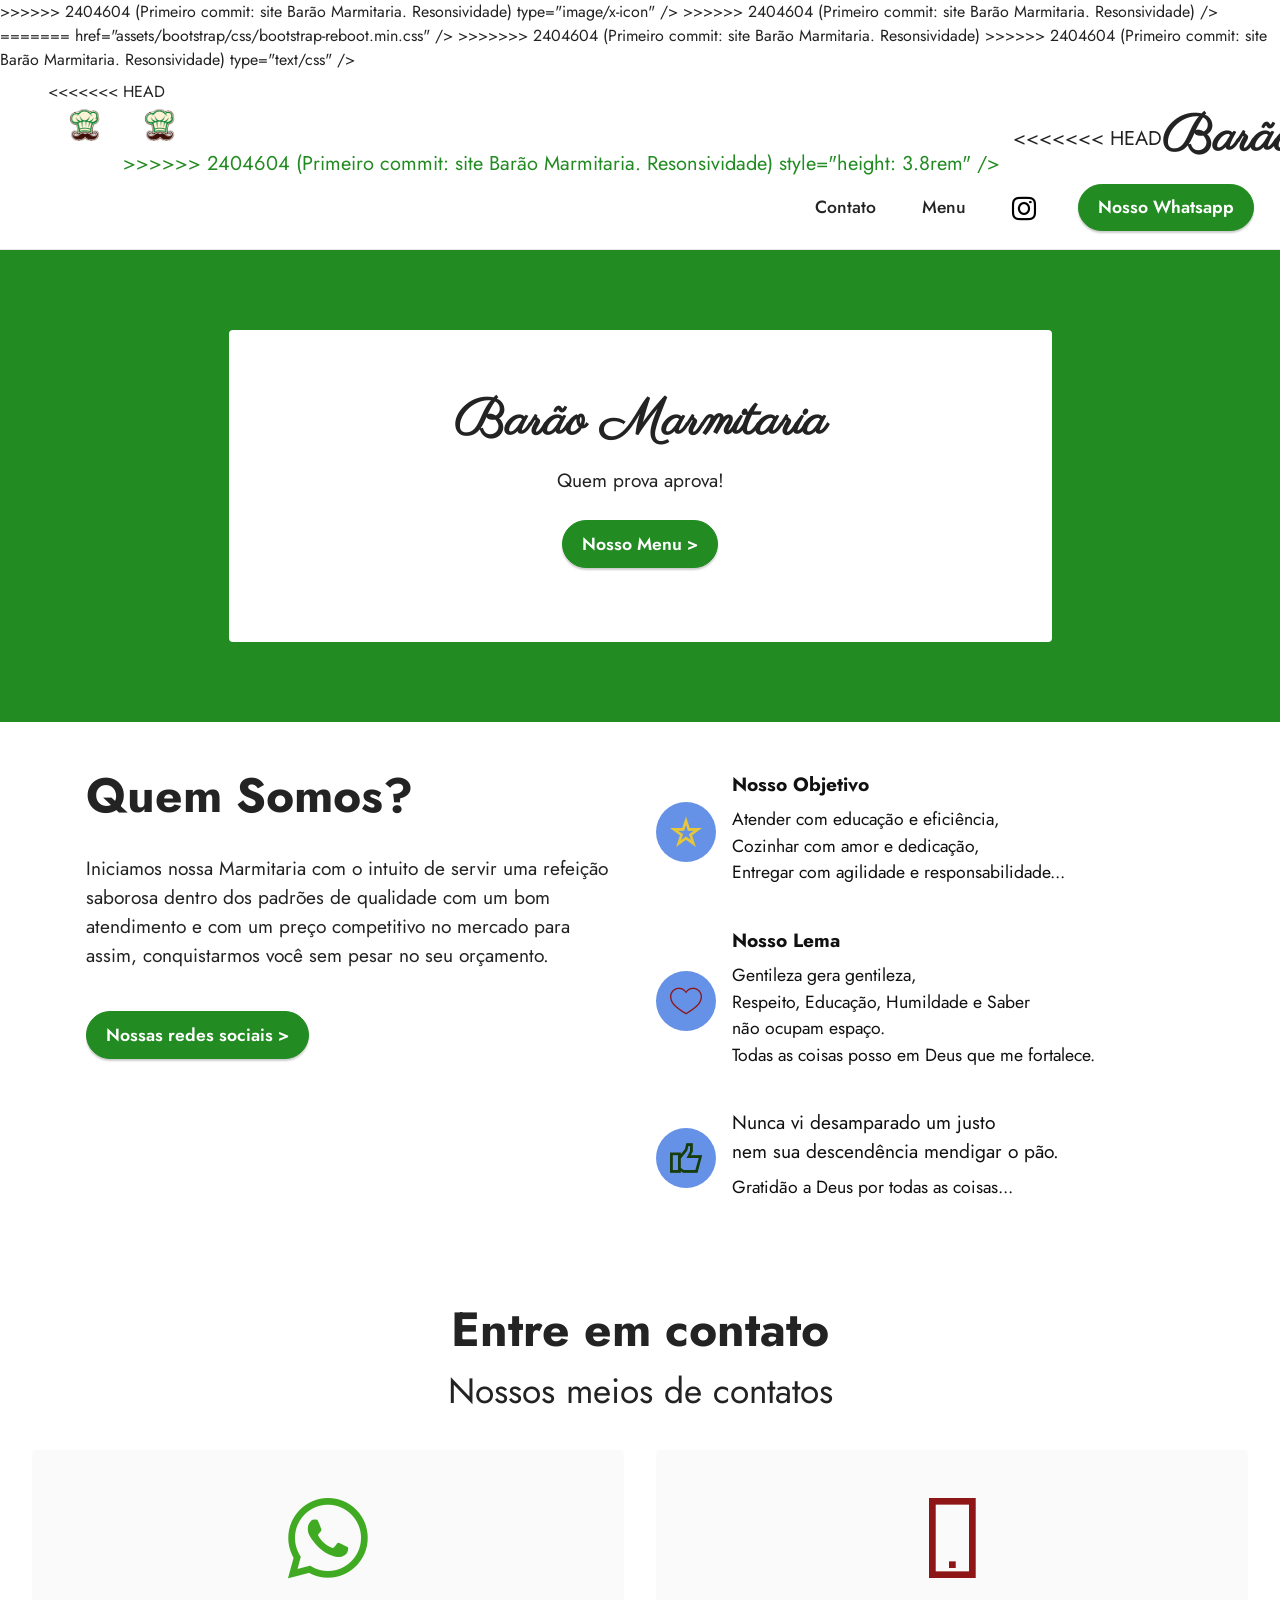
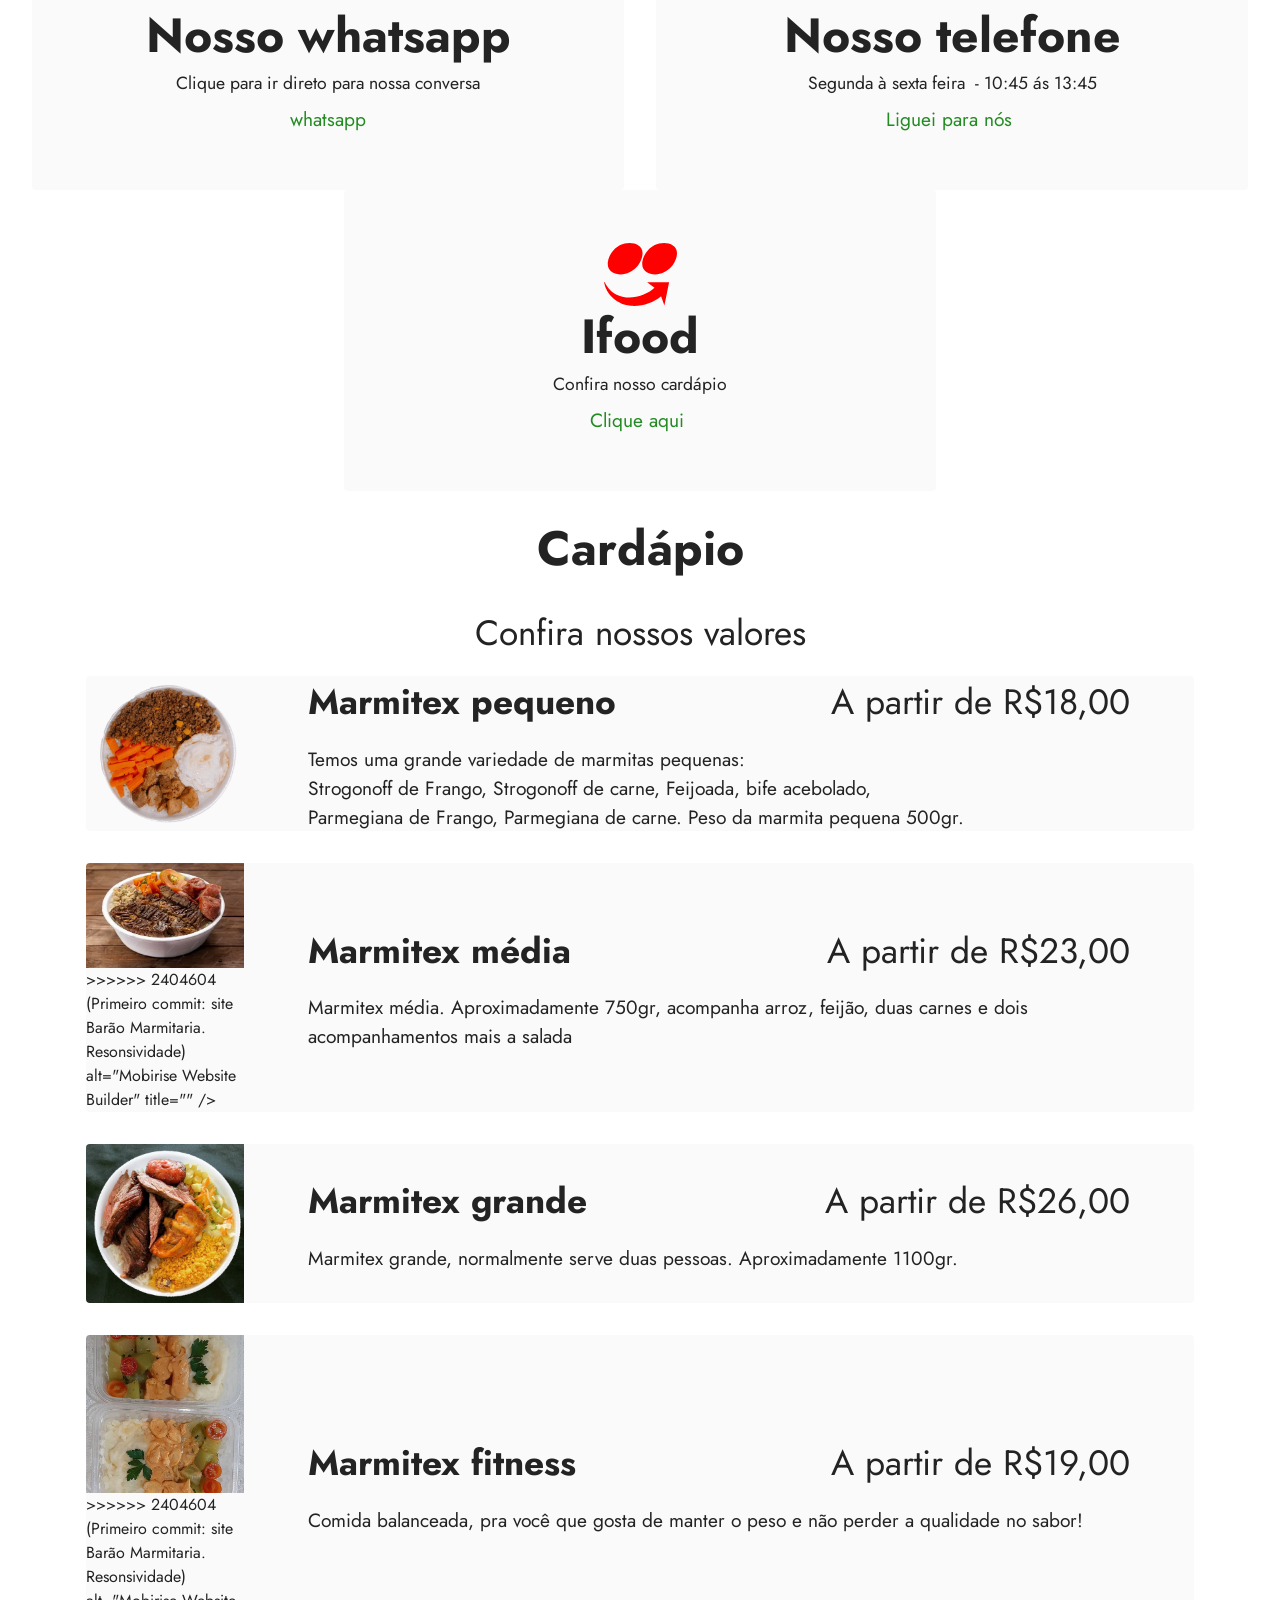
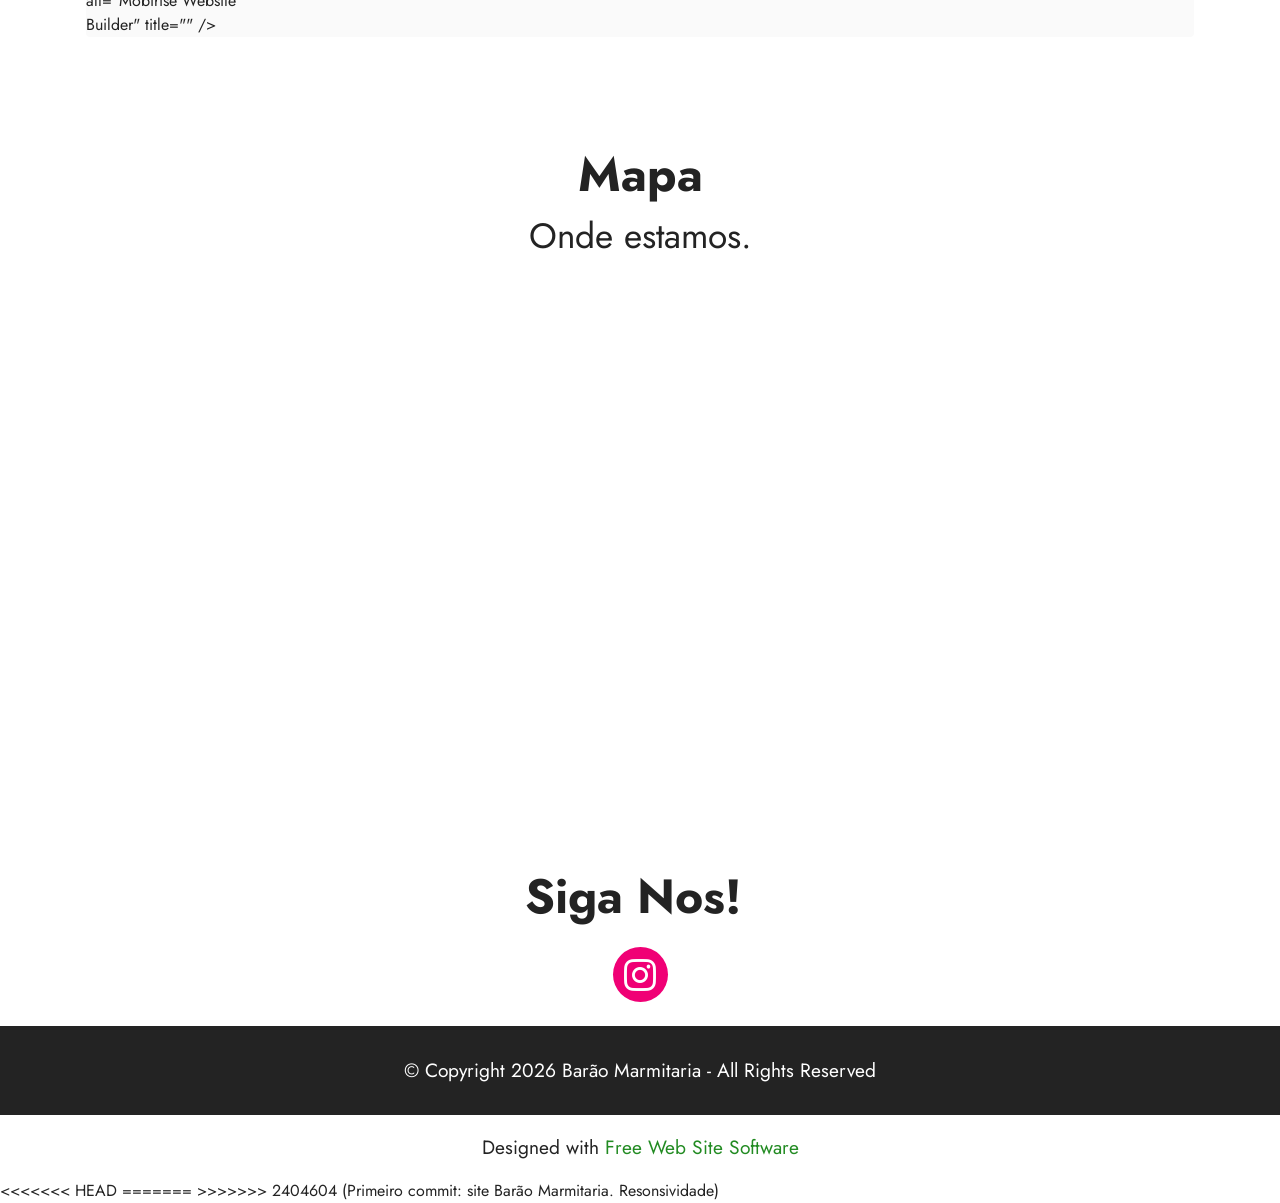
==== commit 9c2ec573: "Primeiro commit: site Barão Marmitaria. Resonsividade" ====
--- a/index.html
+++ b/index.html
@@ -15,7 +15,11 @@
     />
     <link
       rel="shortcut icon"
+<<<<<<< HEAD
+      href="./assets/images/Barao.png"
+=======
       href="assets/images/Barao.png"
+>>>>>>> 2404604 (Primeiro commit: site Barão Marmitaria. Resonsividade)
       type="image/x-icon"
     />
     <meta name="description" content="" />
@@ -23,21 +27,37 @@
     <title>Barão Marmitaria</title>
     <link
       rel="stylesheet"
+<<<<<<< HEAD
+      href="./assets/web/assets/mobirise-icons2/mobirise2.css"
+    />
+    <link
+      rel="stylesheet"
+      href="./assets/web/assets/mobirise-icons/mobirise-icons.css"
+=======
       href="assets/web/assets/mobirise-icons2/mobirise2.css"
     />
     <link
       rel="stylesheet"
       href="assets/web/assets/mobirise-icons/mobirise-icons.css"
+>>>>>>> 2404604 (Primeiro commit: site Barão Marmitaria. Resonsividade)
     />
     <link rel="stylesheet" href="assets/bootstrap/css/bootstrap.min.css" />
     <link rel="stylesheet" href="assets/bootstrap/css/bootstrap-grid.min.css" />
     <link
       rel="stylesheet"
+<<<<<<< HEAD
+      href="./assets/bootstrap/css/bootstrap-reboot.min.css"
+    />
+    <link rel="stylesheet" href="./assets/dropdown/css/style.css" />
+    <link rel="stylesheet" href="./assets/socicon/css/styles.css" />
+    <link rel="stylesheet" href="./assets/theme/css/style.css" />
+=======
       href="assets/bootstrap/css/bootstrap-reboot.min.css"
     />
     <link rel="stylesheet" href="assets/dropdown/css/style.css" />
     <link rel="stylesheet" href="assets/socicon/css/styles.css" />
     <link rel="stylesheet" href="assets/theme/css/style.css" />
+>>>>>>> 2404604 (Primeiro commit: site Barão Marmitaria. Resonsividade)
     <link
       rel="preload"
       href="https://fonts.googleapis.com/css?family=Parisienne:400&display=swap"
@@ -69,11 +89,19 @@
     <link
       rel="preload"
       as="style"
+<<<<<<< HEAD
+      href="./assets/mobirise/css/mbr-additional.css"
+    />
+    <link
+      rel="stylesheet"
+      href="./assets/mobirise/css/mbr-additional.css"
+=======
       href="assets/mobirise/css/mbr-additional.css"
     />
     <link
       rel="stylesheet"
       href="assets/mobirise/css/mbr-additional.css"
+>>>>>>> 2404604 (Primeiro commit: site Barão Marmitaria. Resonsividade)
       type="text/css"
     />
   </head>
@@ -86,16 +114,29 @@
     >
       <nav class="navbar navbar-dropdown navbar-expand-lg">
         <div class="container-fluid">
+<<<<<<< HEAD
           <div class="navbar-brand">
             <span class="navbar-logo">
               <a href="https://mobiri.se">
                 <img
+                  src="./assets/images/Barao.png"
+                  alt="Mobirise Website Builder"
+=======
+          <div
+            class="navbar-brand d-flex align-items-center justify-content-between w-100"
+          >
+            <!-- Logo à esquerda -->
+            <span class="navbar-logo">
+              <a href="https://mobiri.se">
+                <img
                   src="assets/images/Barao.png"
-                  alt="Mobirise Website Builder"
+                  alt="Logo"
+>>>>>>> 2404604 (Primeiro commit: site Barão Marmitaria. Resonsividade)
                   style="height: 3.8rem"
                 />
               </a>
             </span>
+<<<<<<< HEAD
             <span class="navbar-caption-wrap"
               ><a
                 class="navbar-caption text-black display-1"
@@ -106,6 +147,21 @@
           </div>
           <button
             class="navbar-toggler"
+=======
+
+            <!-- Título centralizado -->
+            <span class="navbar-caption-wrap flex-grow-1 text-center">
+              <a
+                class="navbar-caption text-black d-block text-break fs-2 fs-md-1"
+                href="https://mobiri.se"
+              >
+                Barão Marmitaria
+              </a>
+            </span>
+          </div>
+          <button
+            class="navbar-toggler ms-auto"
+>>>>>>> 2404604 (Primeiro commit: site Barão Marmitaria. Resonsividade)
             type="button"
             data-toggle="collapse"
             data-bs-toggle="collapse"
@@ -456,7 +512,11 @@
               <div class="col-12 col-md-2">
                 <div class="image-wrapper">
                   <img
+<<<<<<< HEAD
+                    src="./assets/images/media.png"
+=======
                     src="assets/images/media.png"
+>>>>>>> 2404604 (Primeiro commit: site Barão Marmitaria. Resonsividade)
                     alt="Mobirise Website Builder"
                     title=""
                   />
@@ -535,7 +595,11 @@
               <div class="col-12 col-md-2">
                 <div class="image-wrapper">
                   <img
+<<<<<<< HEAD
+                    src="./assets/images/240636808-539662324042799-8551221007002755340-n-596x596.jpeg"
+=======
                     src="assets/images/240636808-539662324042799-8551221007002755340-n-596x596.jpeg"
+>>>>>>> 2404604 (Primeiro commit: site Barão Marmitaria. Resonsividade)
                     alt="Mobirise Website Builder"
                     title=""
                   />
@@ -672,10 +736,18 @@
         Free Web Site Software</a
       >
     </section>
+<<<<<<< HEAD
+    <script src="./assets/bootstrap/js/bootstrap.bundle.min.js"></script>
+    <script src="./assets/smoothscroll/smooth-scroll.js"></script>
+    <script src="./assets/ytplayer/index.js"></script>
+    <script src="./assets/dropdown/js/navbar-dropdown.js"></script>
+    <script src="./assets/theme/js/script.js"></script>
+=======
     <script src="assets/bootstrap/js/bootstrap.bundle.min.js"></script>
     <script src="assets/smoothscroll/smooth-scroll.js"></script>
     <script src="assets/ytplayer/index.js"></script>
     <script src="assets/dropdown/js/navbar-dropdown.js"></script>
     <script src="assets/theme/js/script.js"></script>
+>>>>>>> 2404604 (Primeiro commit: site Barão Marmitaria. Resonsividade)
   </body>
 </html>
--- a/assets/mobirise/css/mbr-additional.css
+++ b/assets/mobirise/css/mbr-additional.css
@@ -139,15 +139,25 @@
 .btn-primary.focus,
 .btn-primary.active {
   color: #ffffff !important;
+<<<<<<< HEAD
   background-color: #006400 !important;
   border-color: #006400 !important;
+=======
+  background-color: #228b22 !important;
+  border-color: #228b22 !important;
+>>>>>>> 2404604 (Primeiro commit: site Barão Marmitaria. Resonsividade)
   box-shadow: 0 2px 5px 0 rgba(0, 0, 0, 0.2);
 }
 .btn-primary.disabled,
 .btn-primary:disabled {
   color: #ffffff !important;
+<<<<<<< HEAD
   background-color: #006400 !important;
   border-color: #006400 !important;
+=======
+  background-color: #228b22 !important;
+  border-color: #228b22 !important;
+>>>>>>> 2404604 (Primeiro commit: site Barão Marmitaria. Resonsividade)
 }
 .btn-secondary,
 .btn-secondary:active {
@@ -313,7 +323,11 @@
 .btn-primary-outline:focus,
 .btn-primary-outline.focus,
 .btn-primary-outline.active {
+<<<<<<< HEAD
   color: #006400 !important;
+=======
+  color: #228b22 !important;
+>>>>>>> 2404604 (Primeiro commit: site Barão Marmitaria. Resonsividade)
   background-color: transparent !important;
   border-color: transparent !important;
   box-shadow: none !important;
@@ -593,7 +607,11 @@
 }
 .mbr-plan-header.bg-primary .mbr-plan-subtitle,
 .mbr-plan-header.bg-primary .mbr-plan-price-desc {
+<<<<<<< HEAD
   color: #228b22;
+=======
+  color: #3cb371;
+>>>>>>> 2404604 (Primeiro commit: site Barão Marmitaria. Resonsividade)
 }
 .mbr-plan-header.bg-success .mbr-plan-subtitle,
 .mbr-plan-header.bg-success .mbr-plan-price-desc {
--- a/assets/mobirise/css/mbr-additional.css
+++ b/assets/mobirise/css/mbr-additional.css
@@ -139,15 +139,25 @@
 .btn-primary.focus,
 .btn-primary.active {
   color: #ffffff !important;
+<<<<<<< HEAD
   background-color: #006400 !important;
   border-color: #006400 !important;
+=======
+  background-color: #228b22 !important;
+  border-color: #228b22 !important;
+>>>>>>> 2404604 (Primeiro commit: site Barão Marmitaria. Resonsividade)
   box-shadow: 0 2px 5px 0 rgba(0, 0, 0, 0.2);
 }
 .btn-primary.disabled,
 .btn-primary:disabled {
   color: #ffffff !important;
+<<<<<<< HEAD
   background-color: #006400 !important;
   border-color: #006400 !important;
+=======
+  background-color: #228b22 !important;
+  border-color: #228b22 !important;
+>>>>>>> 2404604 (Primeiro commit: site Barão Marmitaria. Resonsividade)
 }
 .btn-secondary,
 .btn-secondary:active {
@@ -313,7 +323,11 @@
 .btn-primary-outline:focus,
 .btn-primary-outline.focus,
 .btn-primary-outline.active {
+<<<<<<< HEAD
   color: #006400 !important;
+=======
+  color: #228b22 !important;
+>>>>>>> 2404604 (Primeiro commit: site Barão Marmitaria. Resonsividade)
   background-color: transparent !important;
   border-color: transparent !important;
   box-shadow: none !important;
@@ -593,7 +607,11 @@
 }
 .mbr-plan-header.bg-primary .mbr-plan-subtitle,
 .mbr-plan-header.bg-primary .mbr-plan-price-desc {
+<<<<<<< HEAD
   color: #228b22;
+=======
+  color: #3cb371;
+>>>>>>> 2404604 (Primeiro commit: site Barão Marmitaria. Resonsividade)
 }
 .mbr-plan-header.bg-success .mbr-plan-subtitle,
 .mbr-plan-header.bg-success .mbr-plan-price-desc {
--- a/assets/mobirise/css/mbr-additional.css
+++ b/assets/mobirise/css/mbr-additional.css
@@ -139,15 +139,25 @@
 .btn-primary.focus,
 .btn-primary.active {
   color: #ffffff !important;
+<<<<<<< HEAD
   background-color: #006400 !important;
   border-color: #006400 !important;
+=======
+  background-color: #228b22 !important;
+  border-color: #228b22 !important;
+>>>>>>> 2404604 (Primeiro commit: site Barão Marmitaria. Resonsividade)
   box-shadow: 0 2px 5px 0 rgba(0, 0, 0, 0.2);
 }
 .btn-primary.disabled,
 .btn-primary:disabled {
   color: #ffffff !important;
+<<<<<<< HEAD
   background-color: #006400 !important;
   border-color: #006400 !important;
+=======
+  background-color: #228b22 !important;
+  border-color: #228b22 !important;
+>>>>>>> 2404604 (Primeiro commit: site Barão Marmitaria. Resonsividade)
 }
 .btn-secondary,
 .btn-secondary:active {
@@ -313,7 +323,11 @@
 .btn-primary-outline:focus,
 .btn-primary-outline.focus,
 .btn-primary-outline.active {
+<<<<<<< HEAD
   color: #006400 !important;
+=======
+  color: #228b22 !important;
+>>>>>>> 2404604 (Primeiro commit: site Barão Marmitaria. Resonsividade)
   background-color: transparent !important;
   border-color: transparent !important;
   box-shadow: none !important;
@@ -593,7 +607,11 @@
 }
 .mbr-plan-header.bg-primary .mbr-plan-subtitle,
 .mbr-plan-header.bg-primary .mbr-plan-price-desc {
+<<<<<<< HEAD
   color: #228b22;
+=======
+  color: #3cb371;
+>>>>>>> 2404604 (Primeiro commit: site Barão Marmitaria. Resonsividade)
 }
 .mbr-plan-header.bg-success .mbr-plan-subtitle,
 .mbr-plan-header.bg-success .mbr-plan-price-desc {
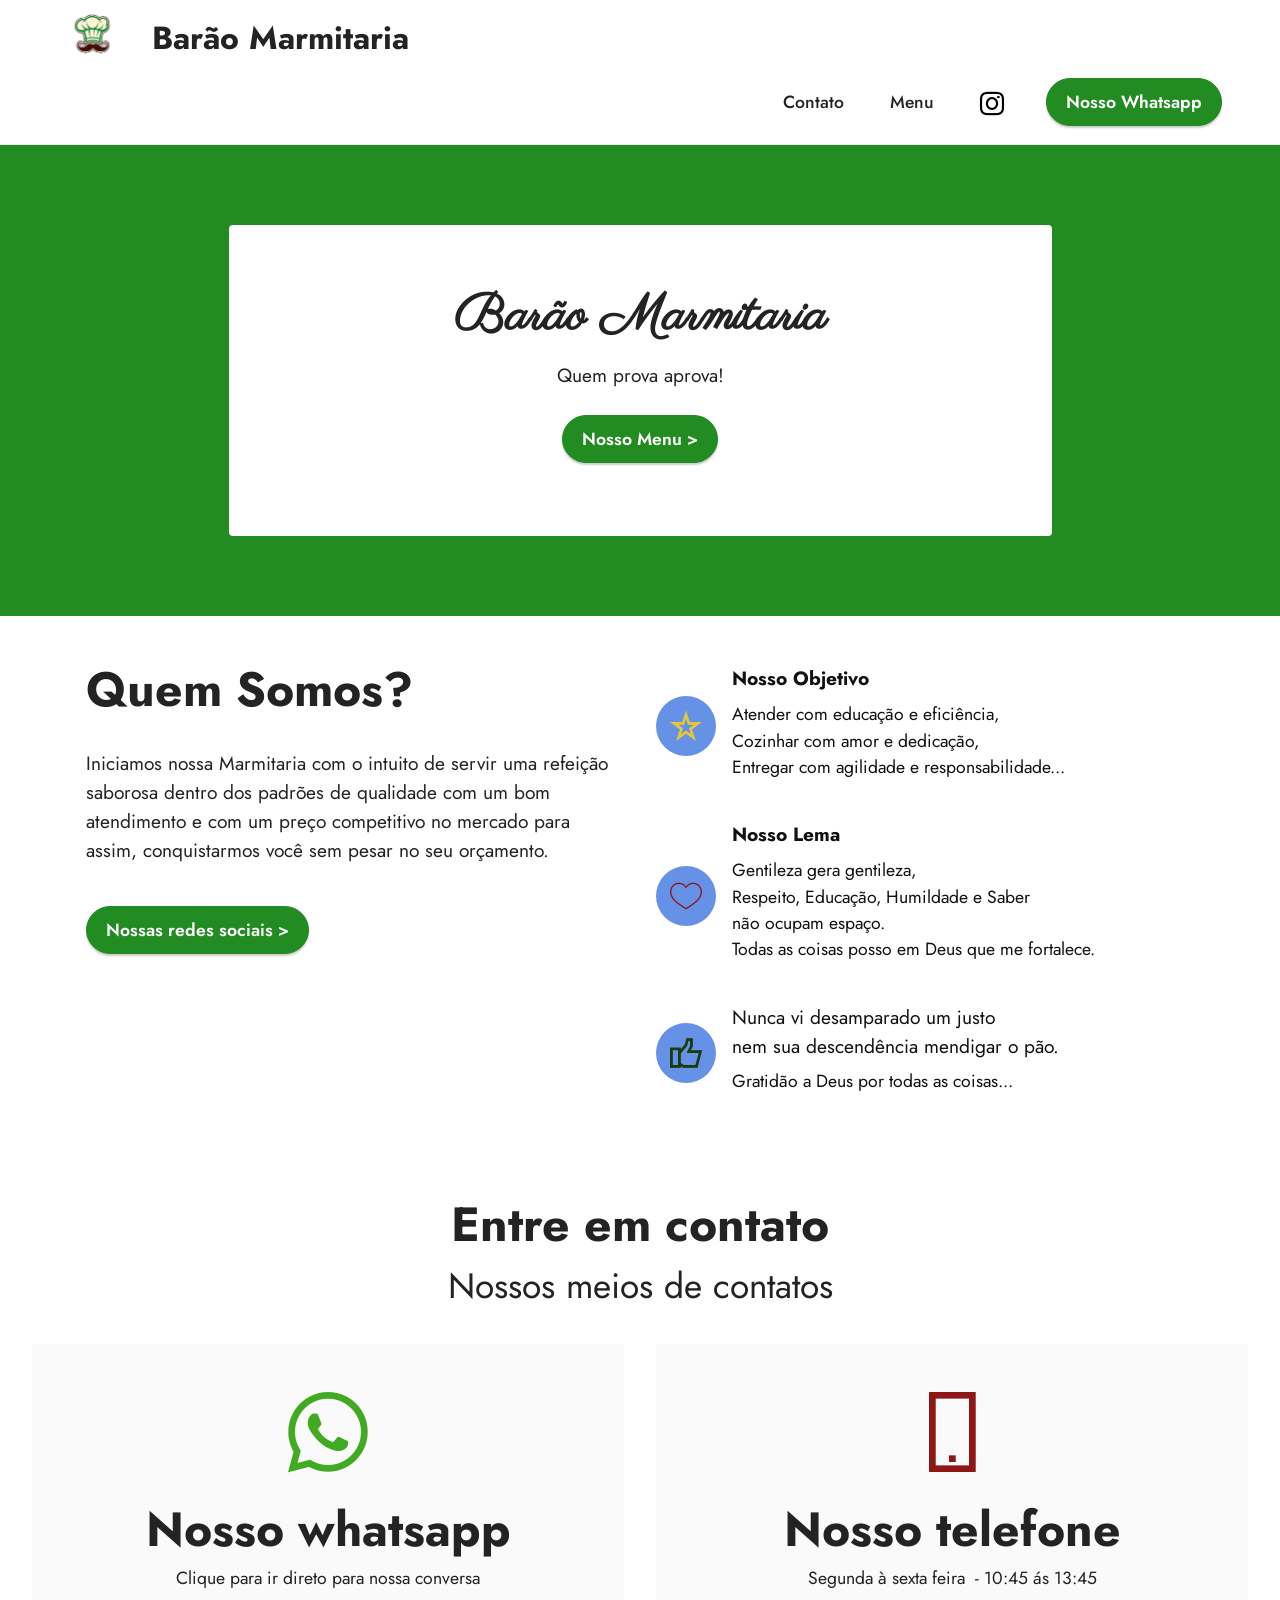
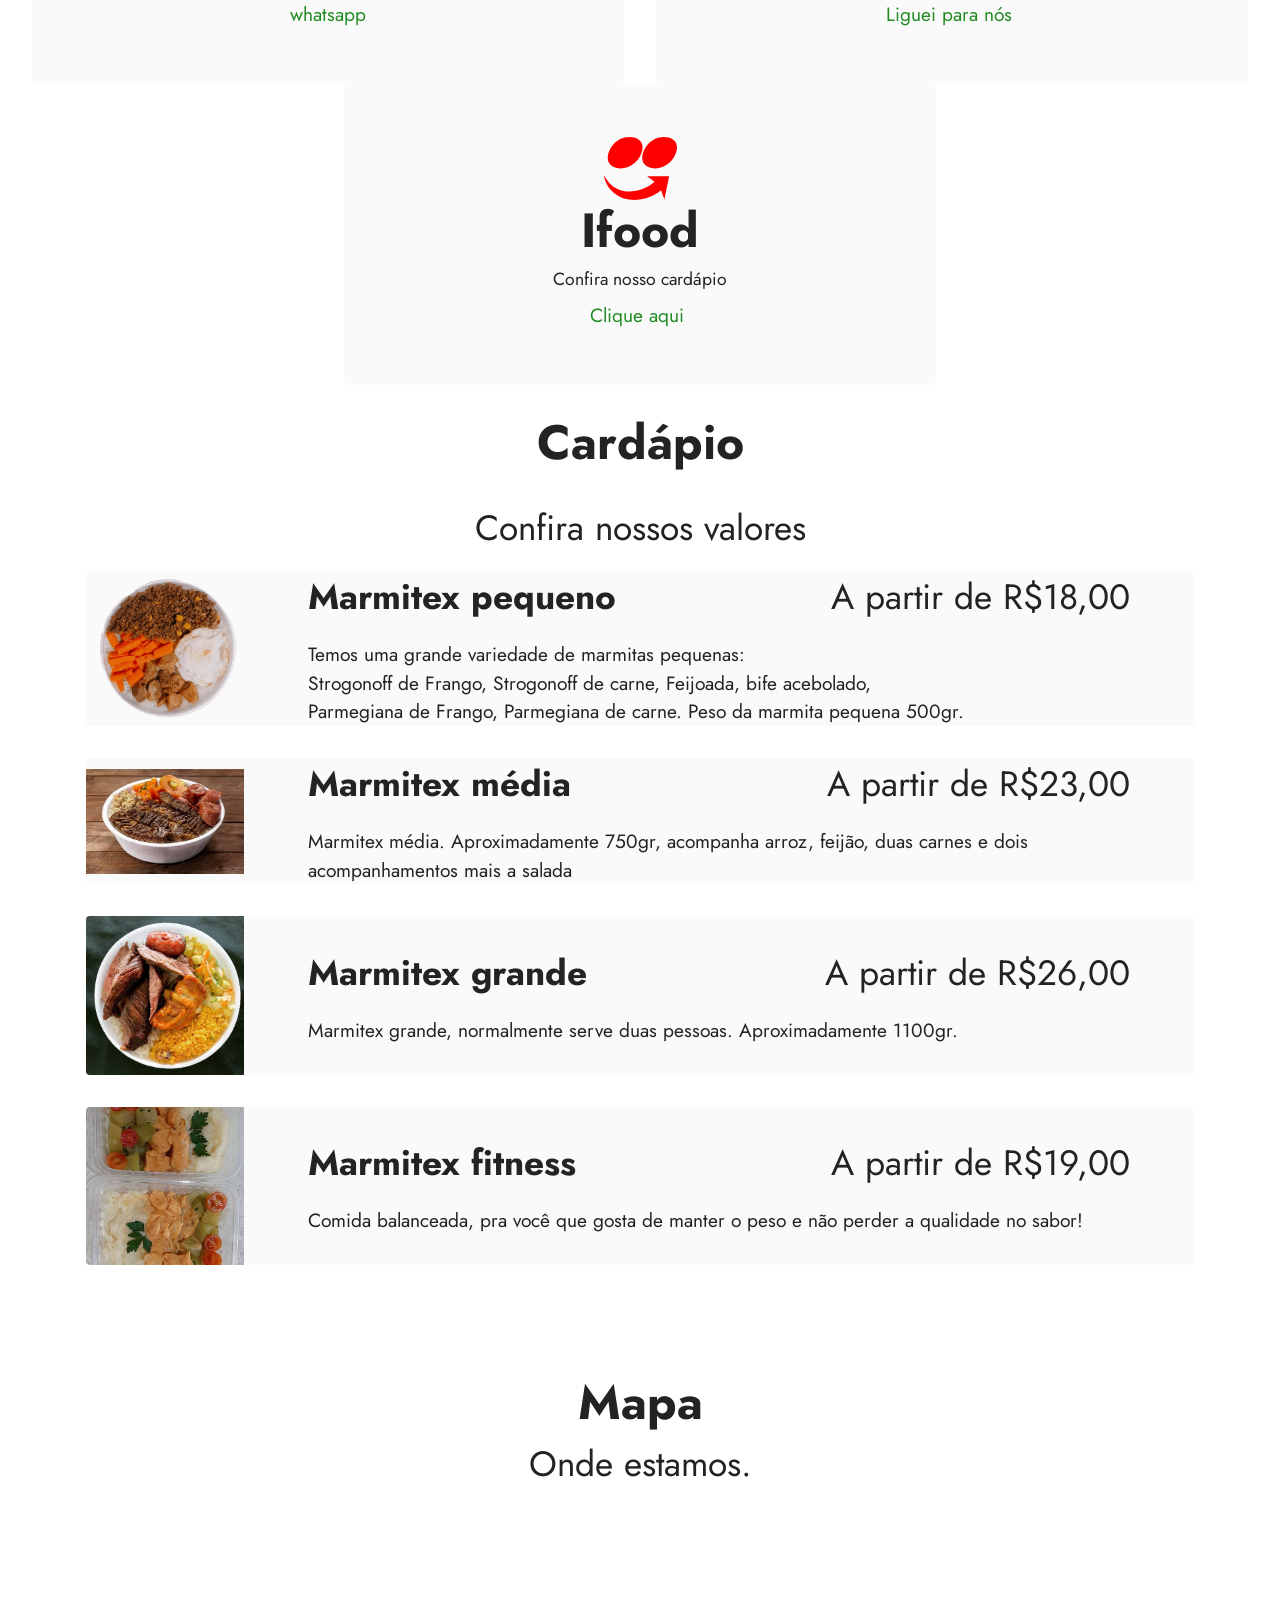
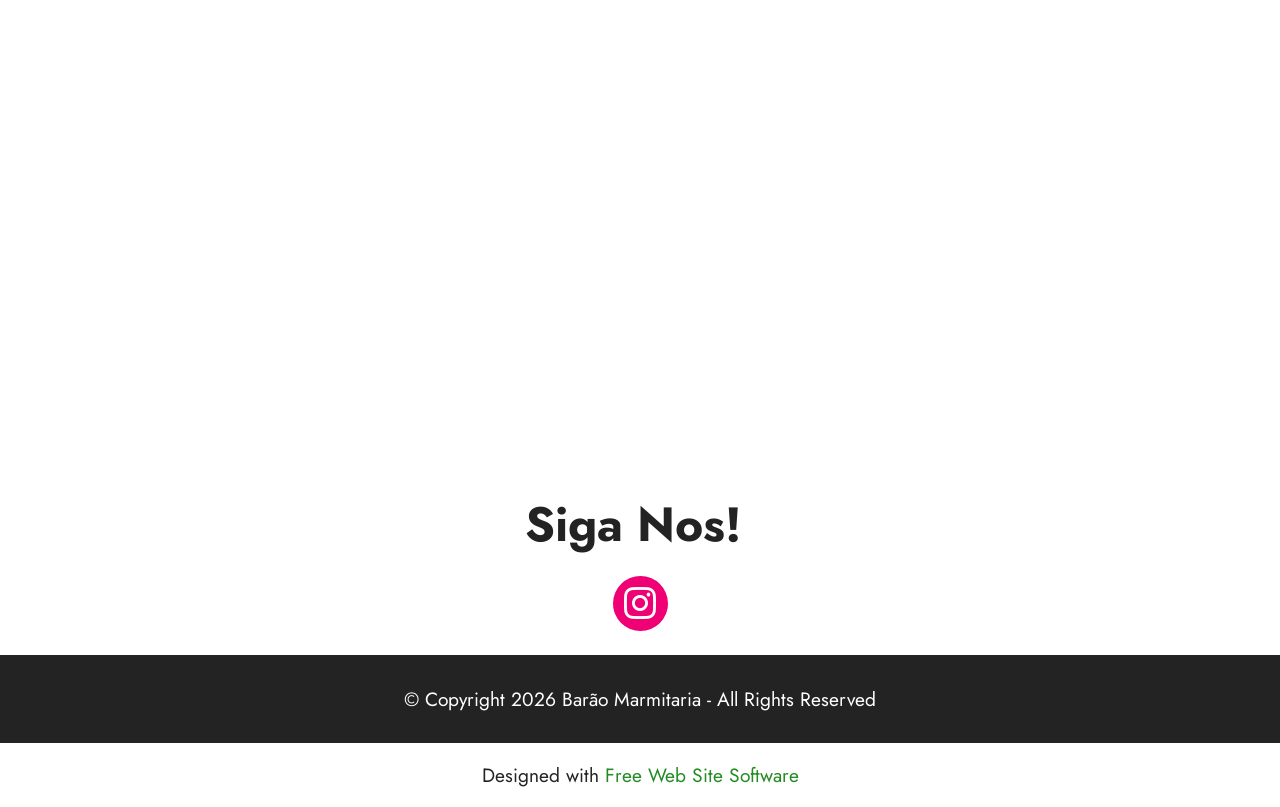
==== commit 108ce254: "Resolve conflitos e mantém versão correta" ====
--- a/index.html
+++ b/index.html
@@ -15,11 +15,7 @@
     />
     <link
       rel="shortcut icon"
-<<<<<<< HEAD
       href="./assets/images/Barao.png"
-=======
-      href="assets/images/Barao.png"
->>>>>>> 2404604 (Primeiro commit: site Barão Marmitaria. Resonsividade)
       type="image/x-icon"
     />
     <meta name="description" content="" />
@@ -27,37 +23,21 @@
     <title>Barão Marmitaria</title>
     <link
       rel="stylesheet"
-<<<<<<< HEAD
       href="./assets/web/assets/mobirise-icons2/mobirise2.css"
     />
     <link
       rel="stylesheet"
       href="./assets/web/assets/mobirise-icons/mobirise-icons.css"
-=======
-      href="assets/web/assets/mobirise-icons2/mobirise2.css"
-    />
-    <link
-      rel="stylesheet"
-      href="assets/web/assets/mobirise-icons/mobirise-icons.css"
->>>>>>> 2404604 (Primeiro commit: site Barão Marmitaria. Resonsividade)
     />
     <link rel="stylesheet" href="assets/bootstrap/css/bootstrap.min.css" />
     <link rel="stylesheet" href="assets/bootstrap/css/bootstrap-grid.min.css" />
     <link
       rel="stylesheet"
-<<<<<<< HEAD
       href="./assets/bootstrap/css/bootstrap-reboot.min.css"
     />
     <link rel="stylesheet" href="./assets/dropdown/css/style.css" />
     <link rel="stylesheet" href="./assets/socicon/css/styles.css" />
     <link rel="stylesheet" href="./assets/theme/css/style.css" />
-=======
-      href="assets/bootstrap/css/bootstrap-reboot.min.css"
-    />
-    <link rel="stylesheet" href="assets/dropdown/css/style.css" />
-    <link rel="stylesheet" href="assets/socicon/css/styles.css" />
-    <link rel="stylesheet" href="assets/theme/css/style.css" />
->>>>>>> 2404604 (Primeiro commit: site Barão Marmitaria. Resonsividade)
     <link
       rel="preload"
       href="https://fonts.googleapis.com/css?family=Parisienne:400&display=swap"
@@ -89,19 +69,11 @@
     <link
       rel="preload"
       as="style"
-<<<<<<< HEAD
-      href="./assets/mobirise/css/mbr-additional.css"
-    />
-    <link
-      rel="stylesheet"
-      href="./assets/mobirise/css/mbr-additional.css"
-=======
       href="assets/mobirise/css/mbr-additional.css"
     />
     <link
       rel="stylesheet"
       href="assets/mobirise/css/mbr-additional.css"
->>>>>>> 2404604 (Primeiro commit: site Barão Marmitaria. Resonsividade)
       type="text/css"
     />
   </head>
@@ -114,14 +86,6 @@
     >
       <nav class="navbar navbar-dropdown navbar-expand-lg">
         <div class="container-fluid">
-<<<<<<< HEAD
-          <div class="navbar-brand">
-            <span class="navbar-logo">
-              <a href="https://mobiri.se">
-                <img
-                  src="./assets/images/Barao.png"
-                  alt="Mobirise Website Builder"
-=======
           <div
             class="navbar-brand d-flex align-items-center justify-content-between w-100"
           >
@@ -131,23 +95,10 @@
                 <img
                   src="assets/images/Barao.png"
                   alt="Logo"
->>>>>>> 2404604 (Primeiro commit: site Barão Marmitaria. Resonsividade)
                   style="height: 3.8rem"
                 />
               </a>
             </span>
-<<<<<<< HEAD
-            <span class="navbar-caption-wrap"
-              ><a
-                class="navbar-caption text-black display-1"
-                href="https://mobiri.se"
-                >Barão Marmitaria</a
-              ></span
-            >
-          </div>
-          <button
-            class="navbar-toggler"
-=======
 
             <!-- Título centralizado -->
             <span class="navbar-caption-wrap flex-grow-1 text-center">
@@ -161,7 +112,6 @@
           </div>
           <button
             class="navbar-toggler ms-auto"
->>>>>>> 2404604 (Primeiro commit: site Barão Marmitaria. Resonsividade)
             type="button"
             data-toggle="collapse"
             data-bs-toggle="collapse"
@@ -512,11 +462,7 @@
               <div class="col-12 col-md-2">
                 <div class="image-wrapper">
                   <img
-<<<<<<< HEAD
-                    src="./assets/images/media.png"
-=======
                     src="assets/images/media.png"
->>>>>>> 2404604 (Primeiro commit: site Barão Marmitaria. Resonsividade)
                     alt="Mobirise Website Builder"
                     title=""
                   />
@@ -595,11 +541,7 @@
               <div class="col-12 col-md-2">
                 <div class="image-wrapper">
                   <img
-<<<<<<< HEAD
                     src="./assets/images/240636808-539662324042799-8551221007002755340-n-596x596.jpeg"
-=======
-                    src="assets/images/240636808-539662324042799-8551221007002755340-n-596x596.jpeg"
->>>>>>> 2404604 (Primeiro commit: site Barão Marmitaria. Resonsividade)
                     alt="Mobirise Website Builder"
                     title=""
                   />
@@ -736,18 +678,10 @@
         Free Web Site Software</a
       >
     </section>
-<<<<<<< HEAD
     <script src="./assets/bootstrap/js/bootstrap.bundle.min.js"></script>
     <script src="./assets/smoothscroll/smooth-scroll.js"></script>
     <script src="./assets/ytplayer/index.js"></script>
     <script src="./assets/dropdown/js/navbar-dropdown.js"></script>
     <script src="./assets/theme/js/script.js"></script>
-=======
-    <script src="assets/bootstrap/js/bootstrap.bundle.min.js"></script>
-    <script src="assets/smoothscroll/smooth-scroll.js"></script>
-    <script src="assets/ytplayer/index.js"></script>
-    <script src="assets/dropdown/js/navbar-dropdown.js"></script>
-    <script src="assets/theme/js/script.js"></script>
->>>>>>> 2404604 (Primeiro commit: site Barão Marmitaria. Resonsividade)
   </body>
 </html>
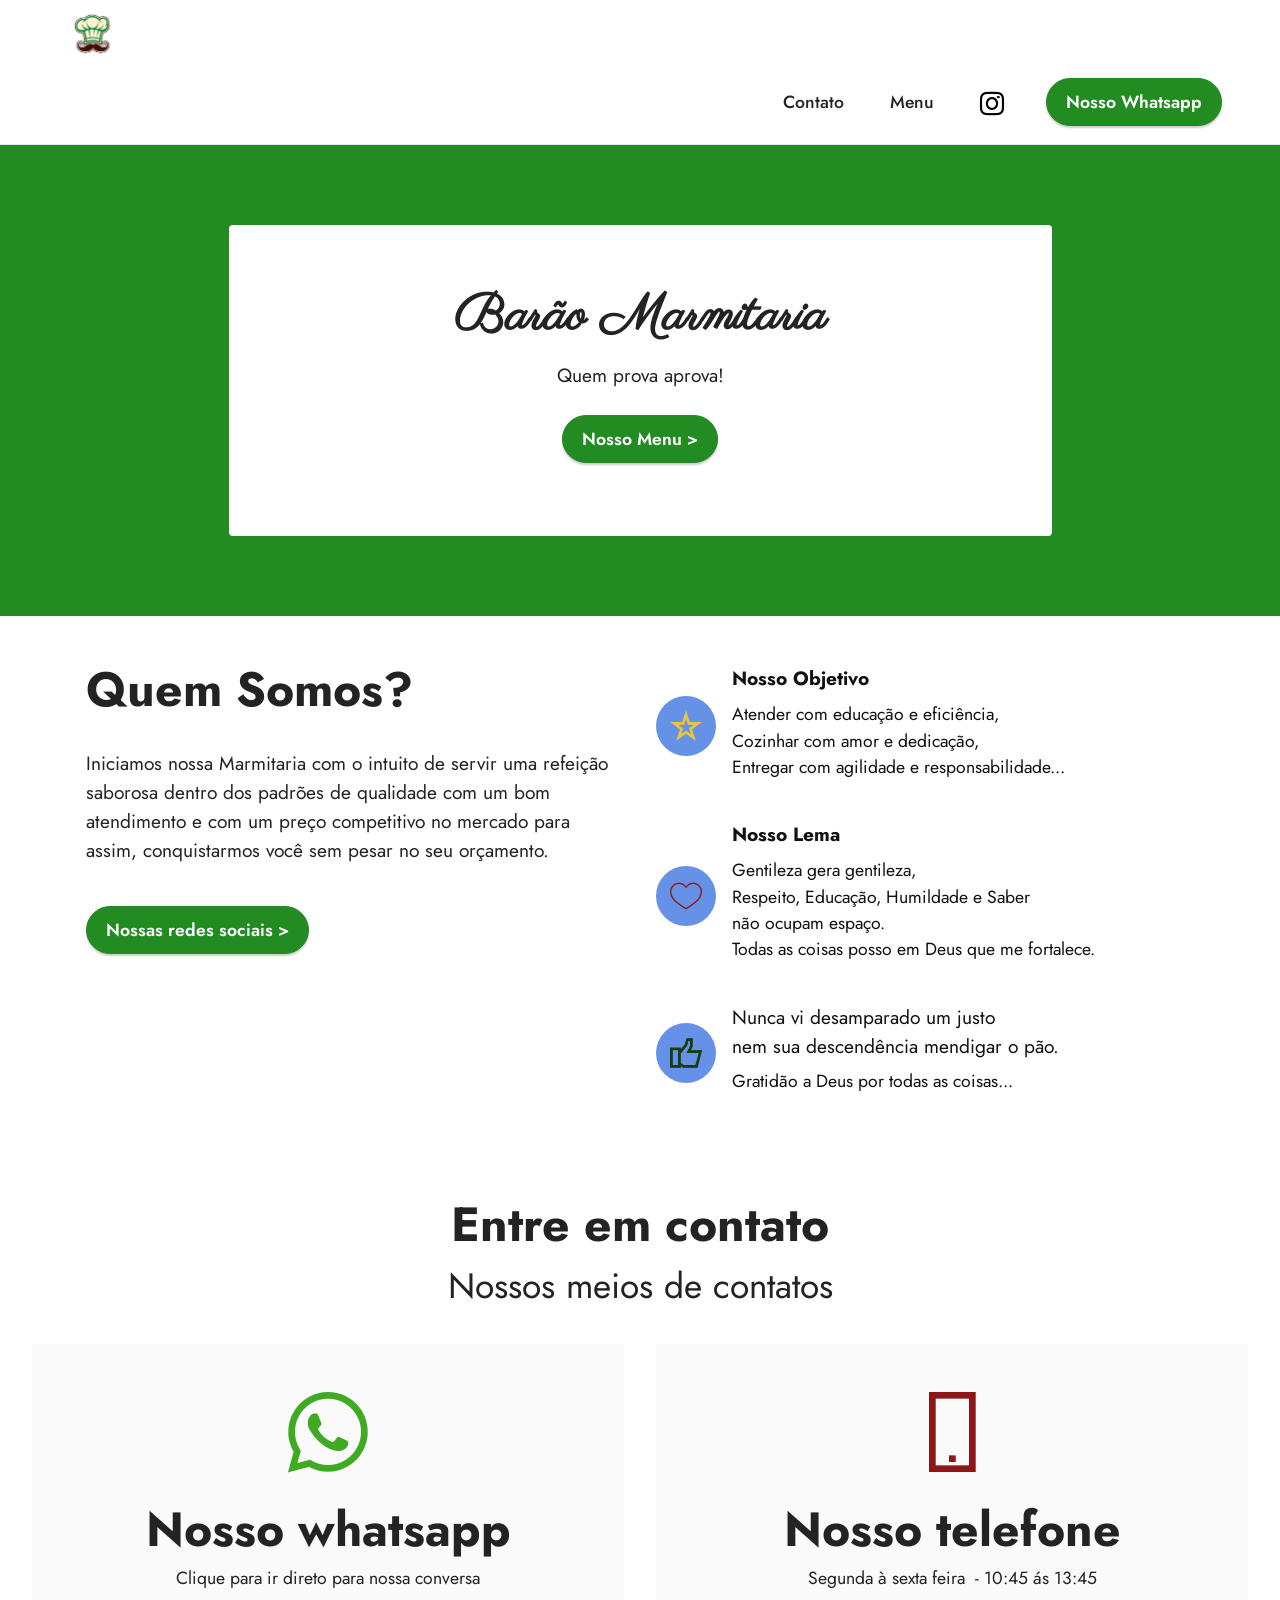
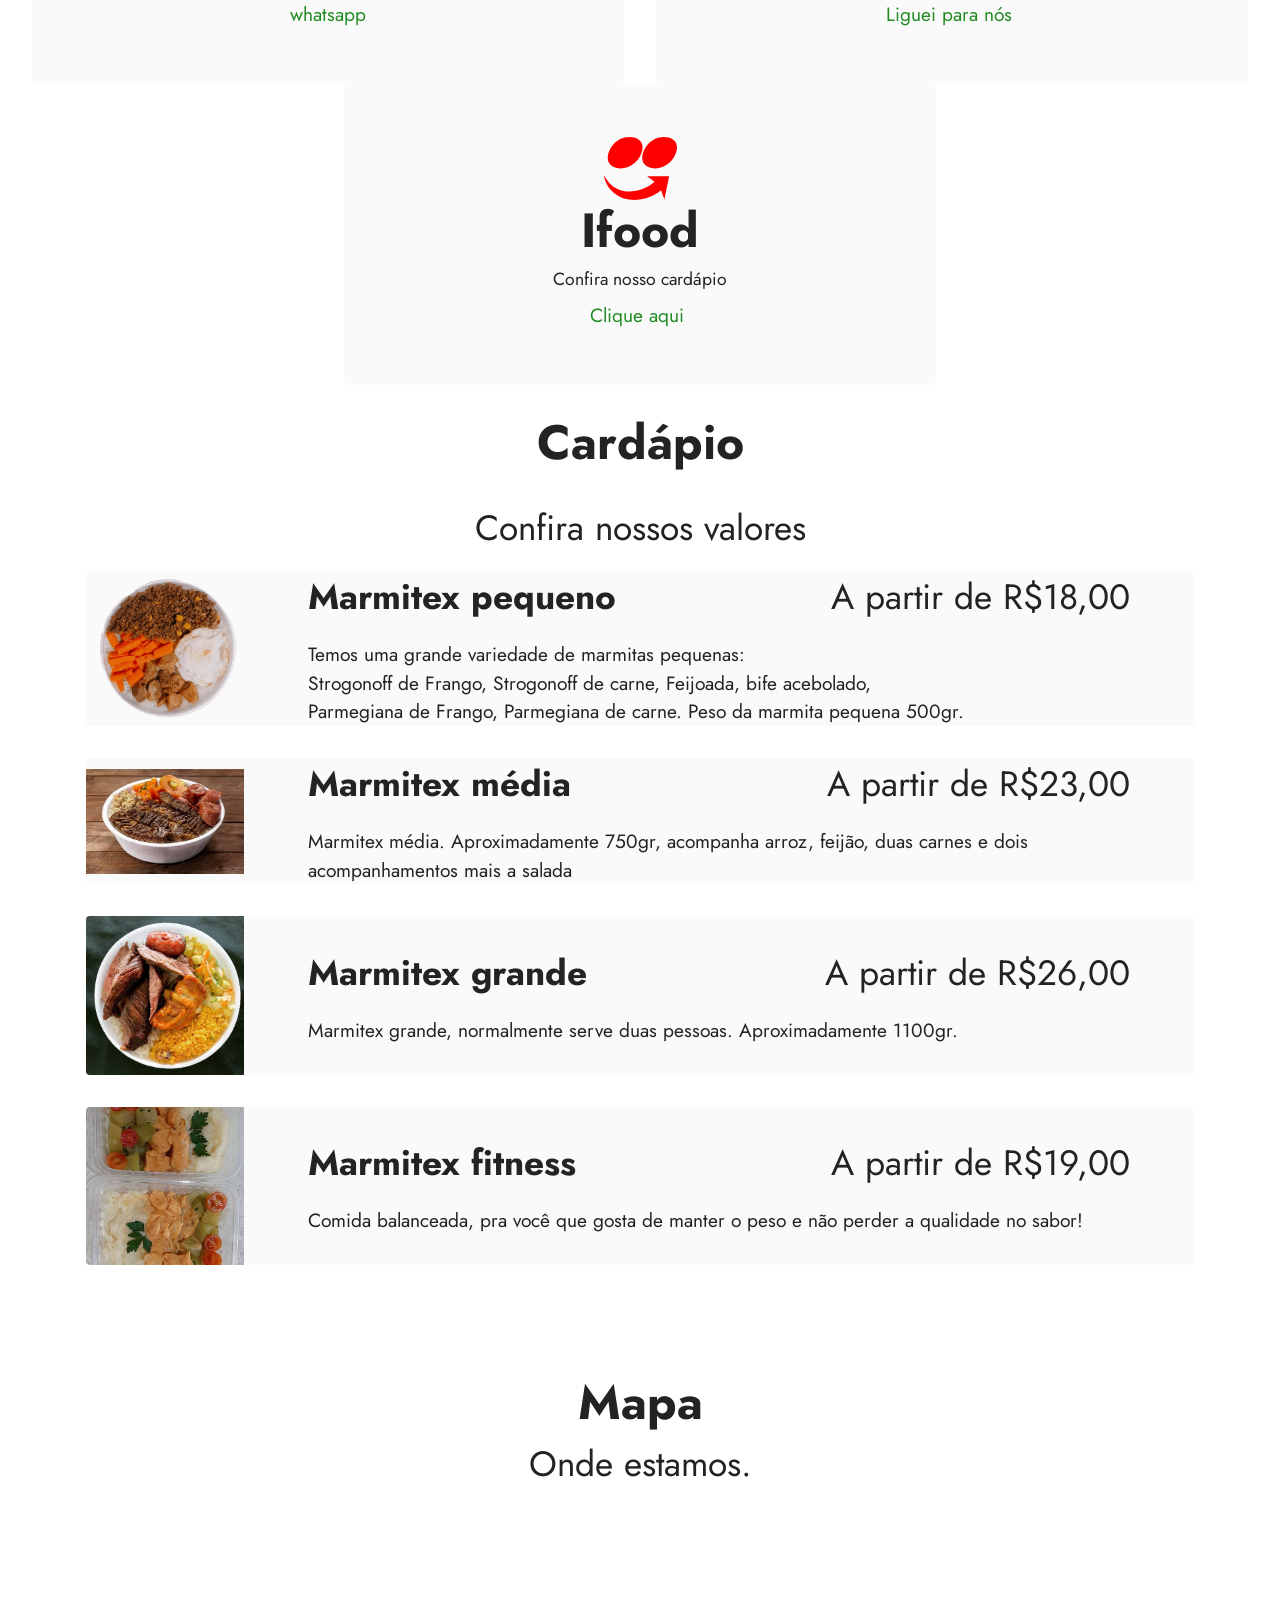
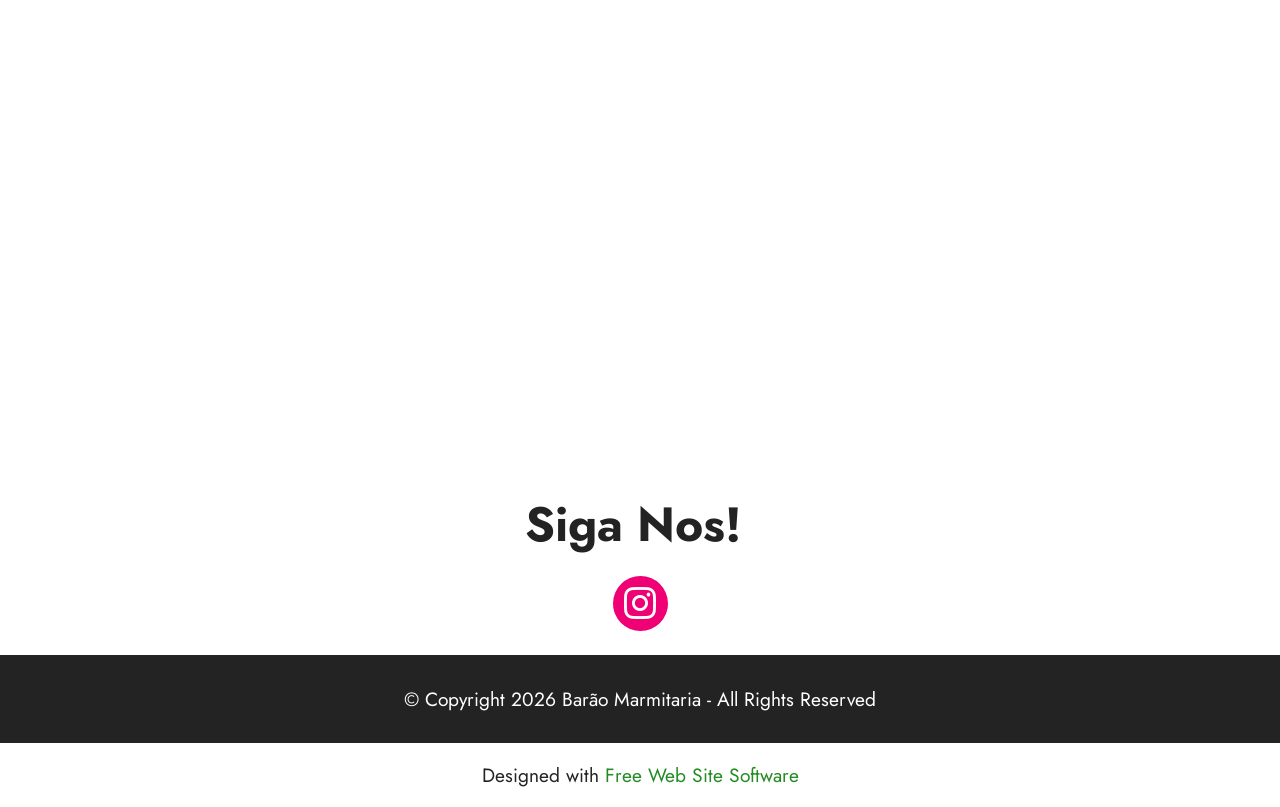
==== commit 49bcd8b8: "Remove centralized title from navbar Removed centralized title span from navbar." ====
--- a/index.html
+++ b/index.html
@@ -100,15 +100,7 @@
               </a>
             </span>
 
-            <!-- Título centralizado -->
-            <span class="navbar-caption-wrap flex-grow-1 text-center">
-              <a
-                class="navbar-caption text-black d-block text-break fs-2 fs-md-1"
-                href="https://mobiri.se"
-              >
-                Barão Marmitaria
-              </a>
-            </span>
+            
           </div>
           <button
             class="navbar-toggler ms-auto"
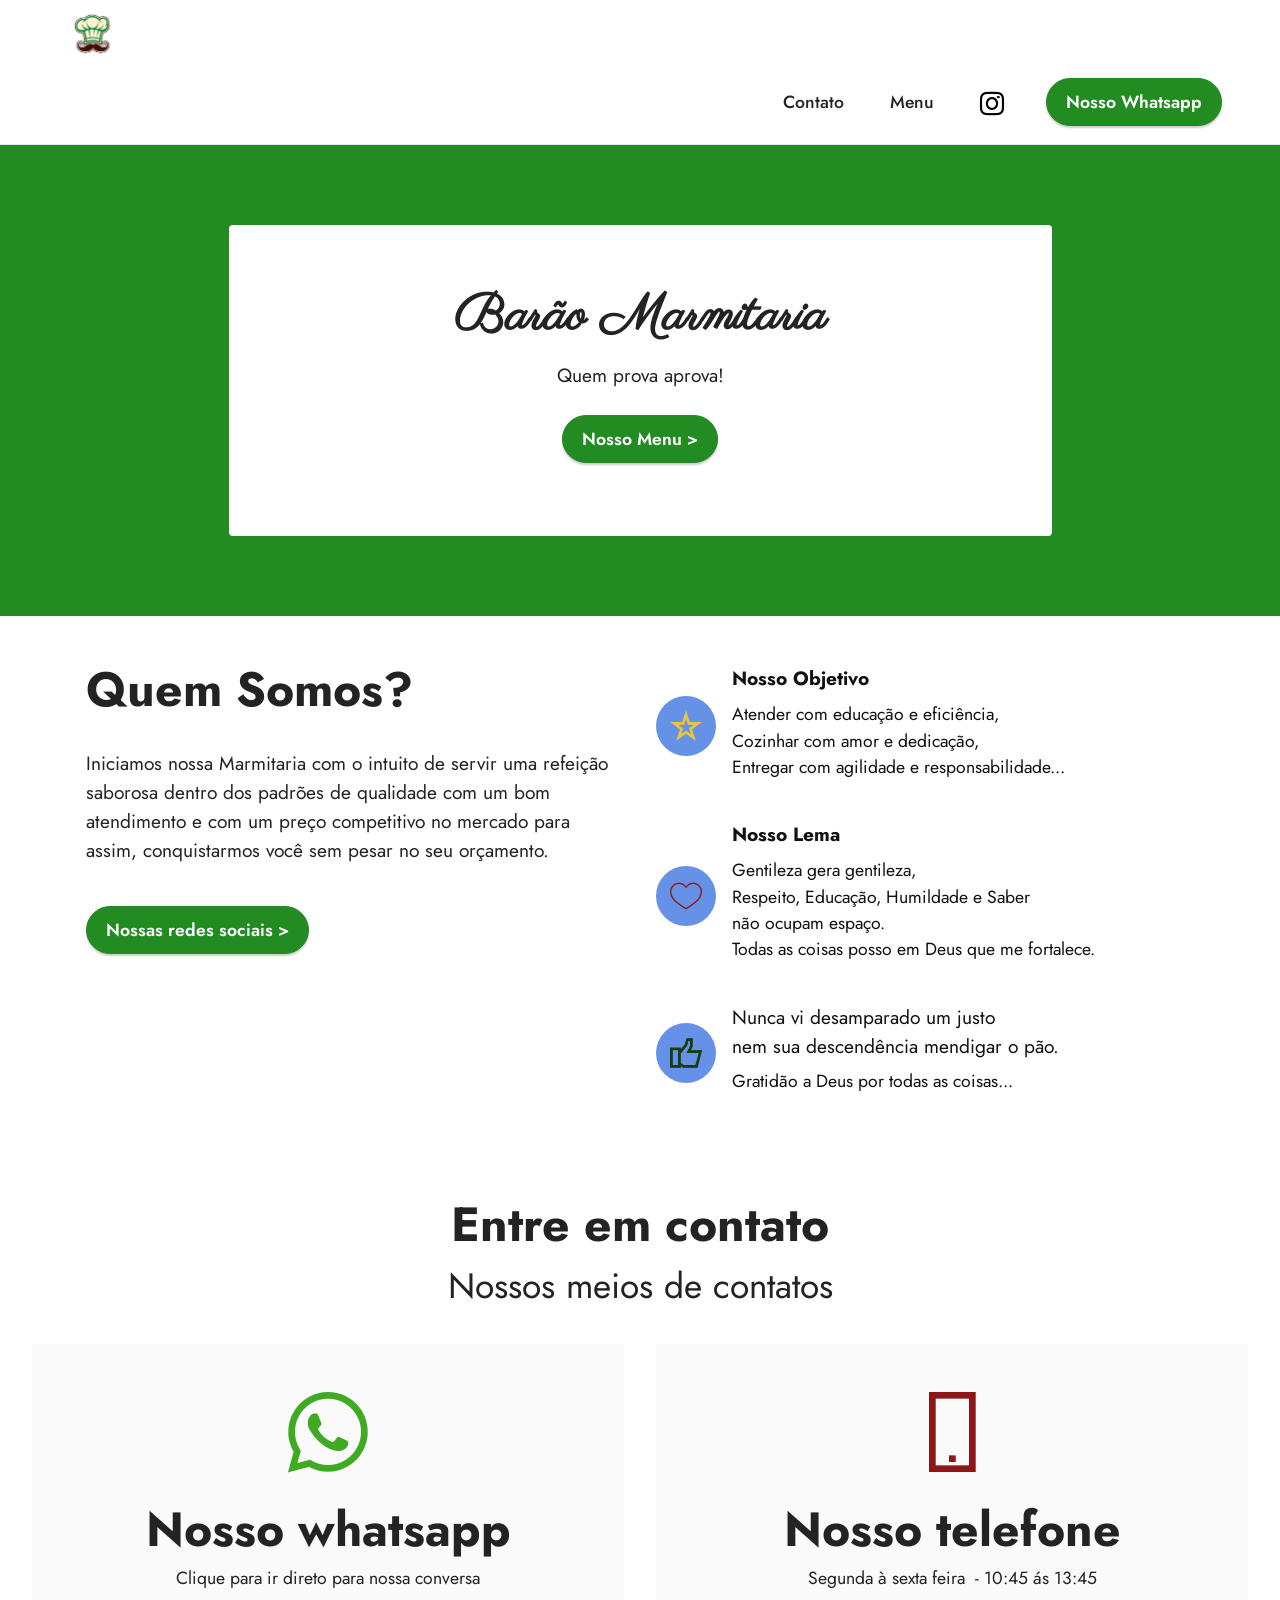
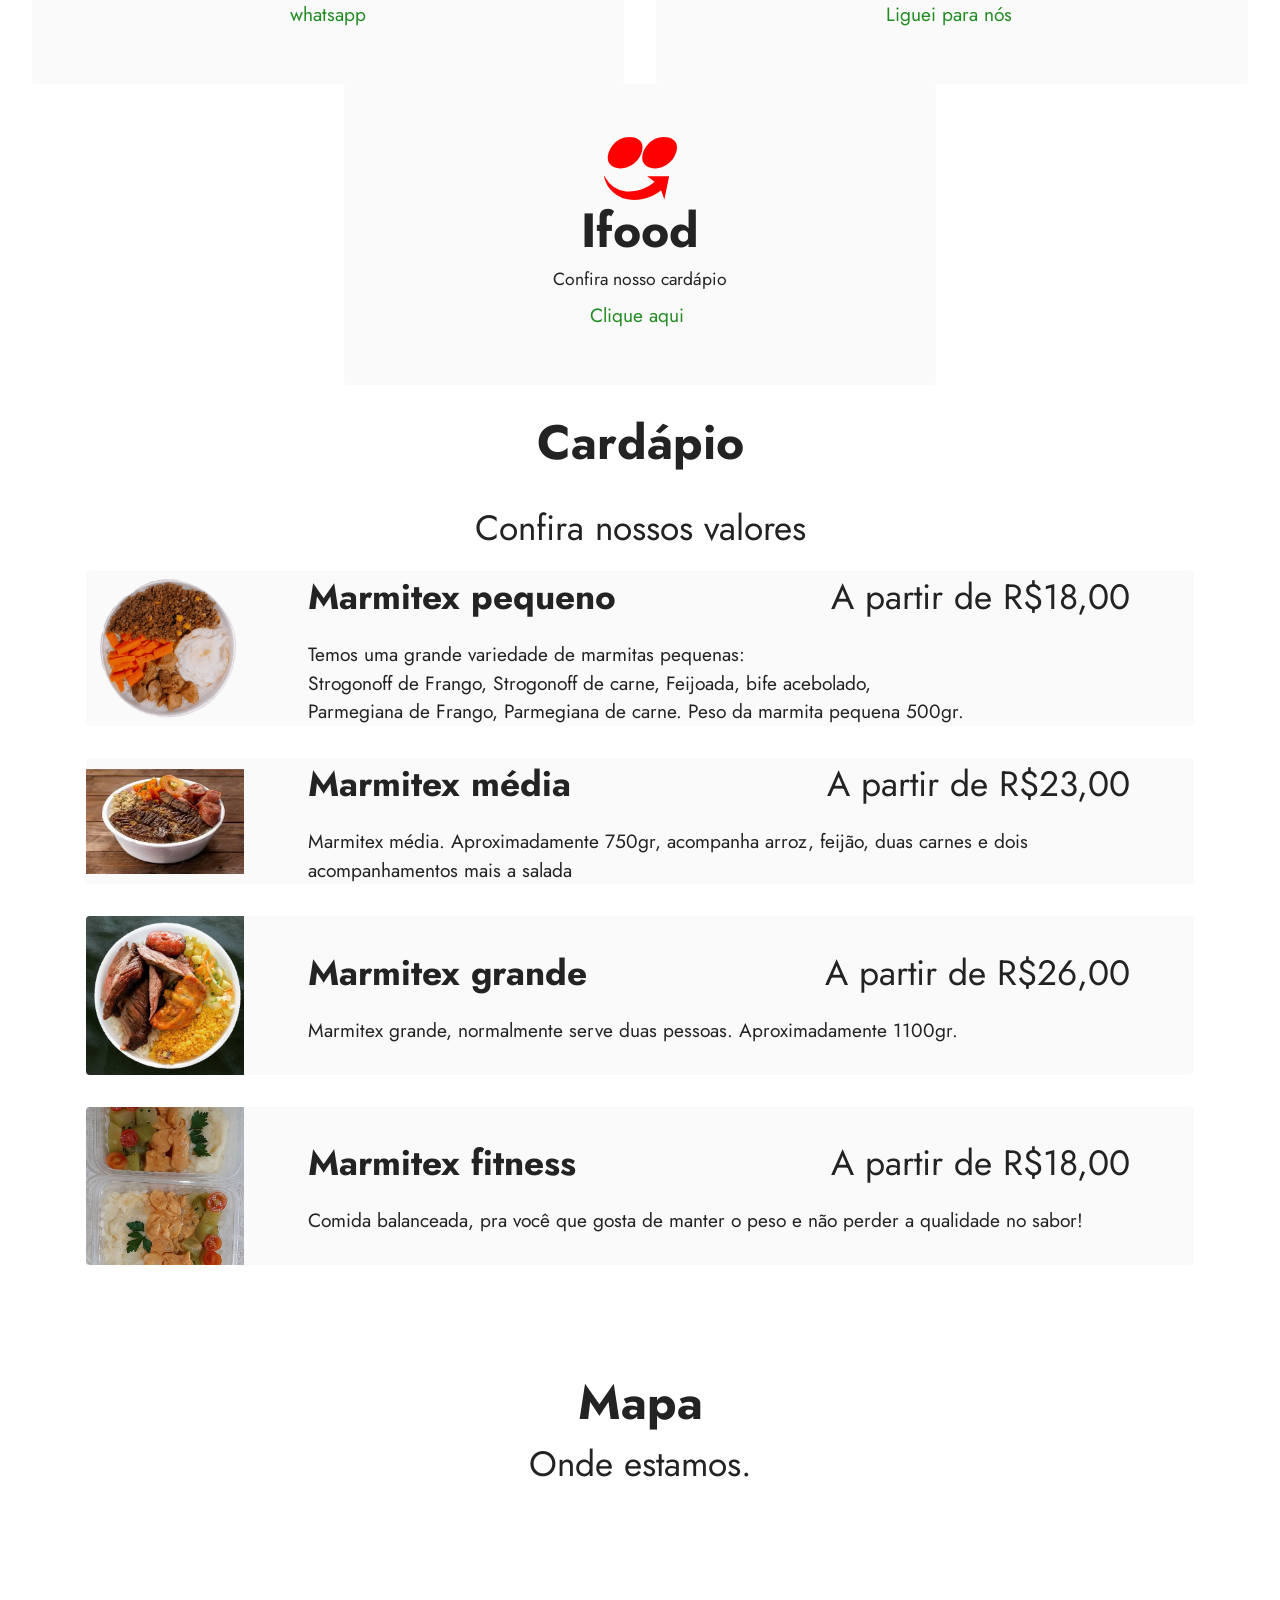
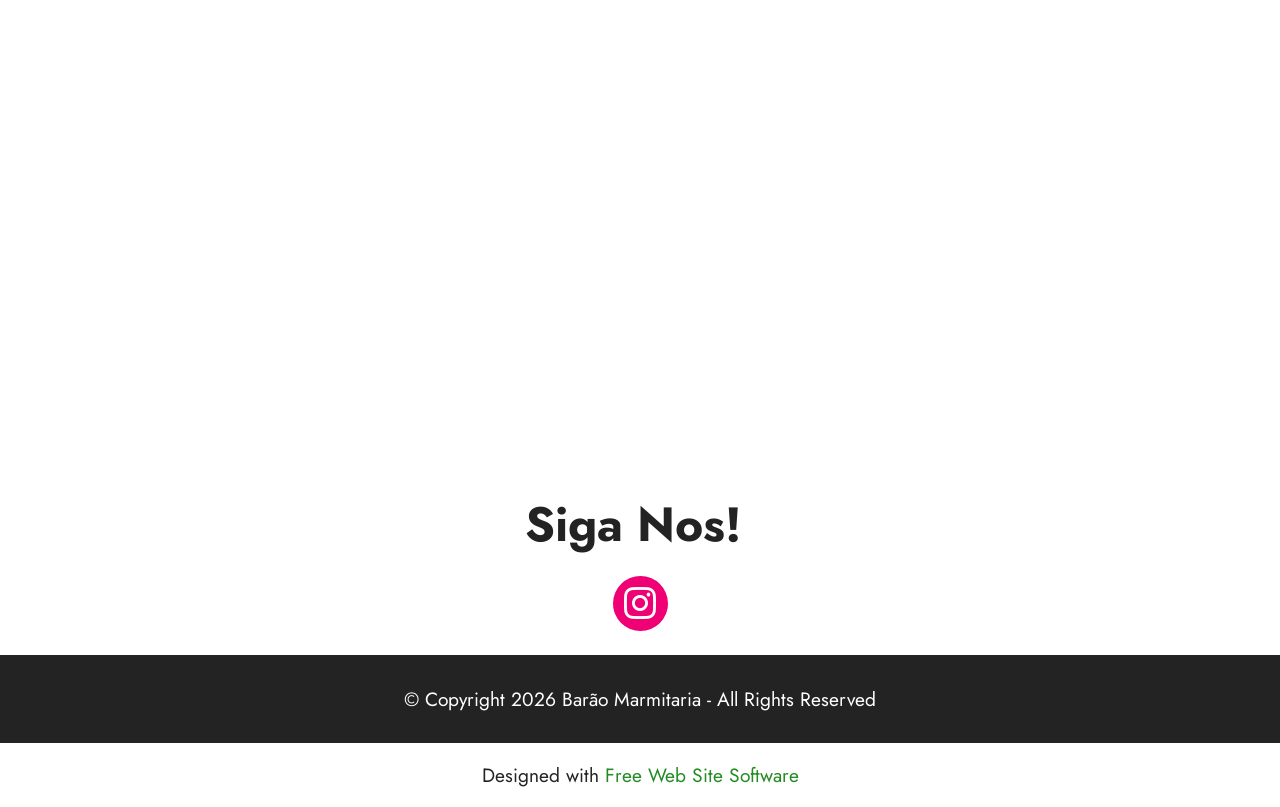
==== commit 8bdb624a: "Update price for Marmitex fitness" ====
--- a/index.html
+++ b/index.html
@@ -548,7 +548,7 @@
                           <strong>Marmitex fitness&nbsp;</strong>
                         </h4>
                         <p class="cost mbr-fonts-style display-5">
-                          A partir de R$19,00
+                          A partir de R$18,00
                         </p>
                       </div>
                     </div>
